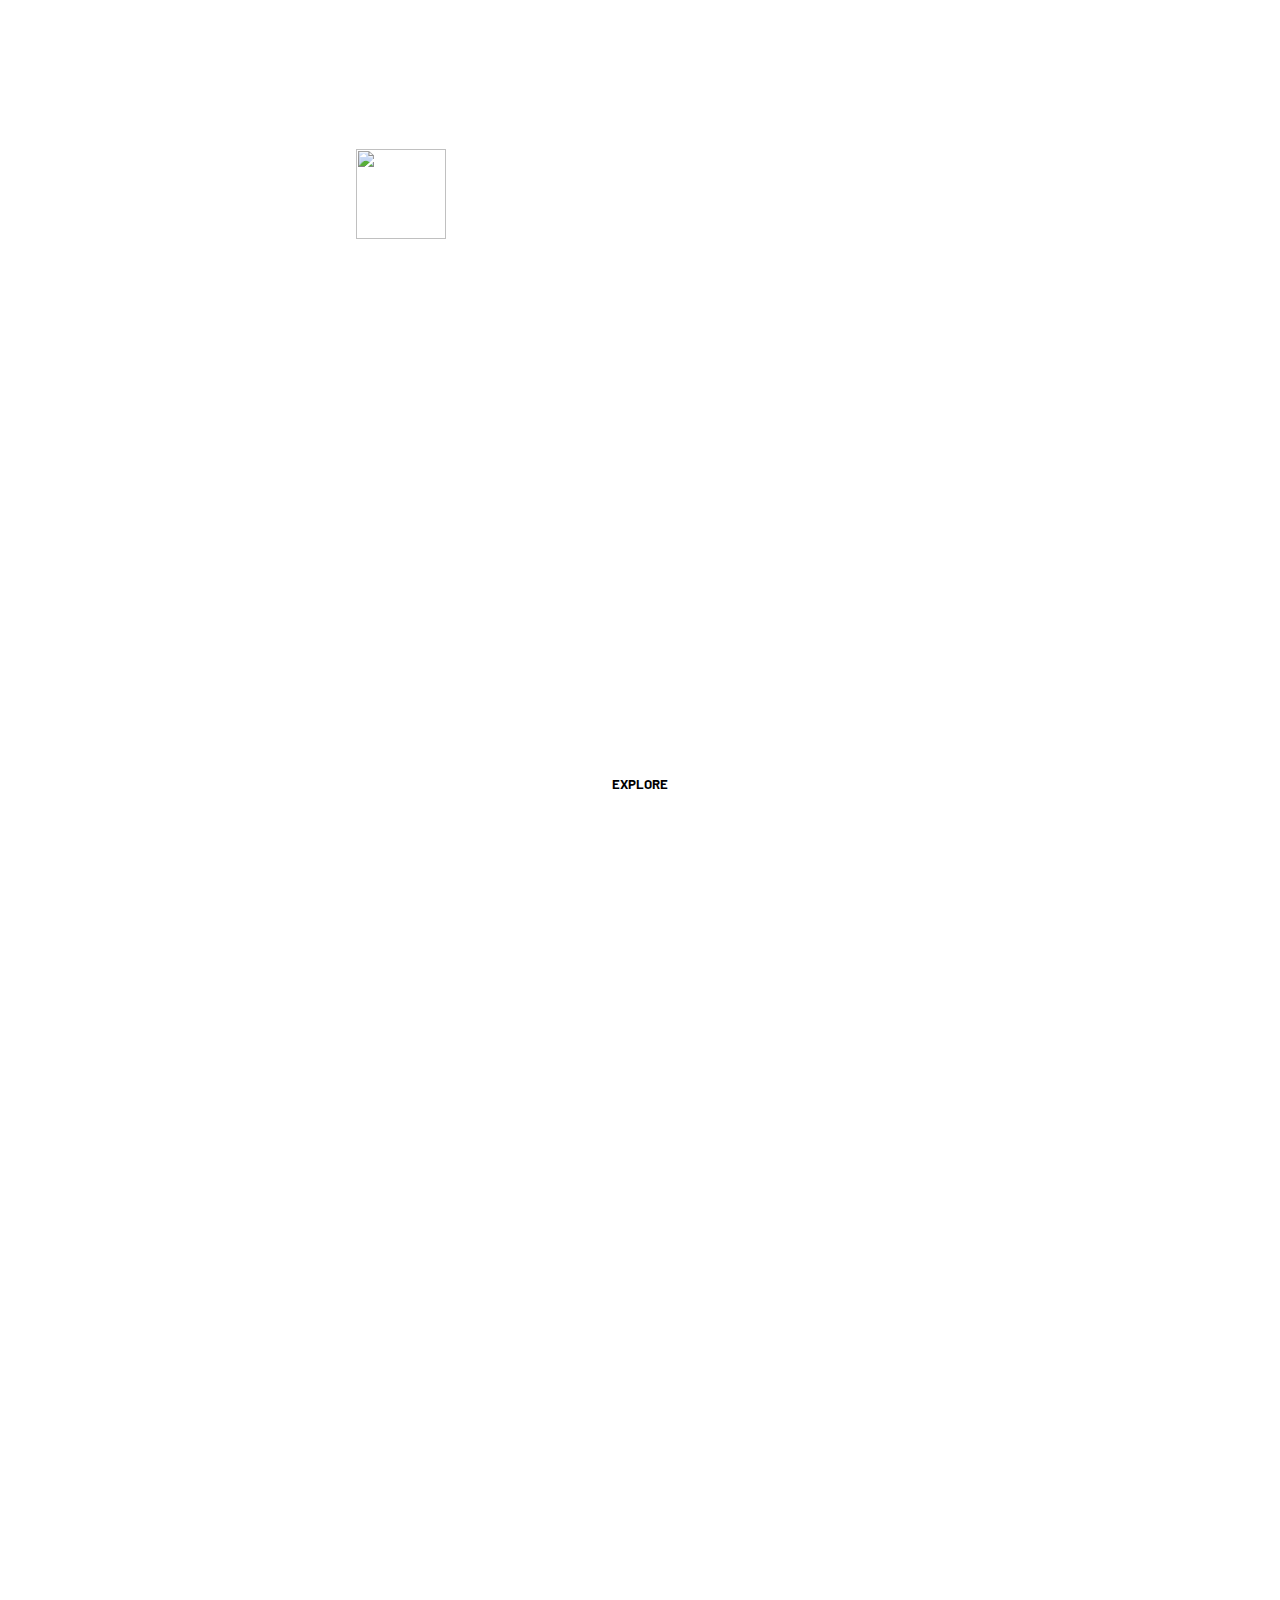
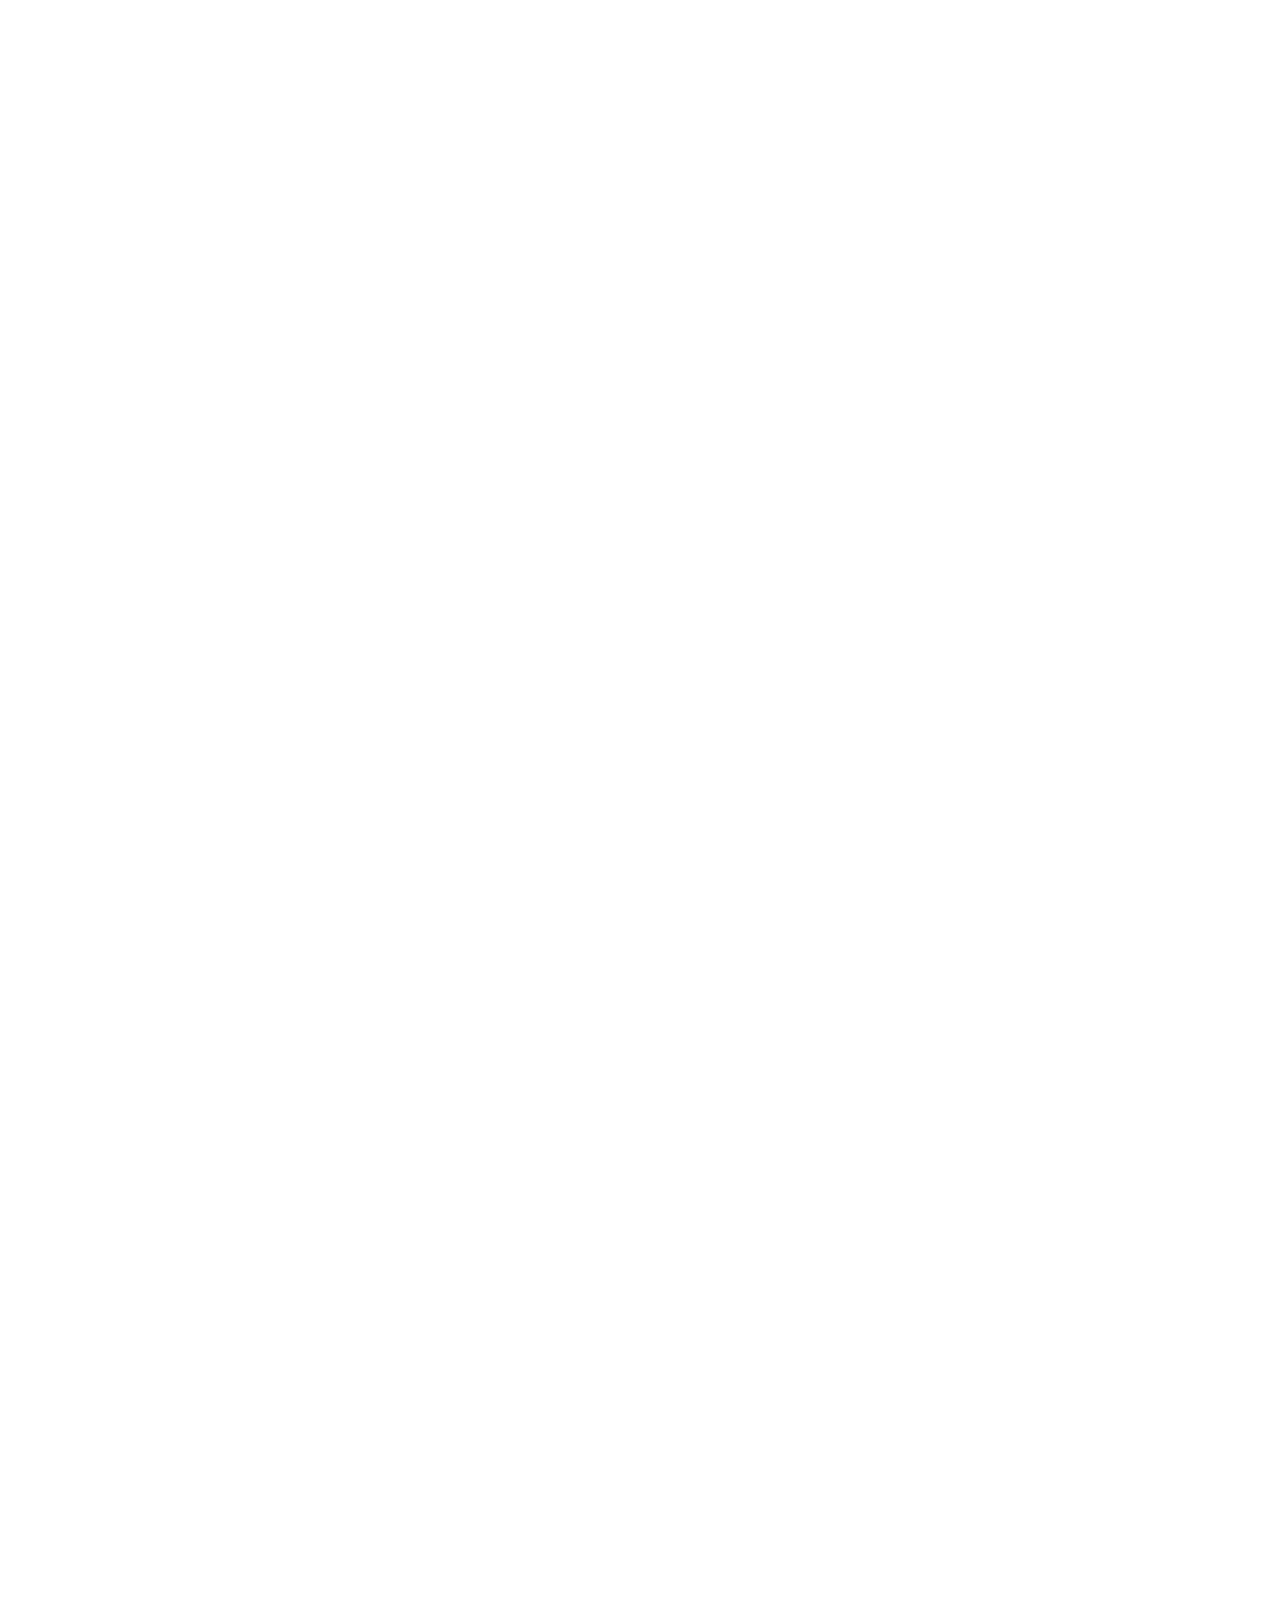
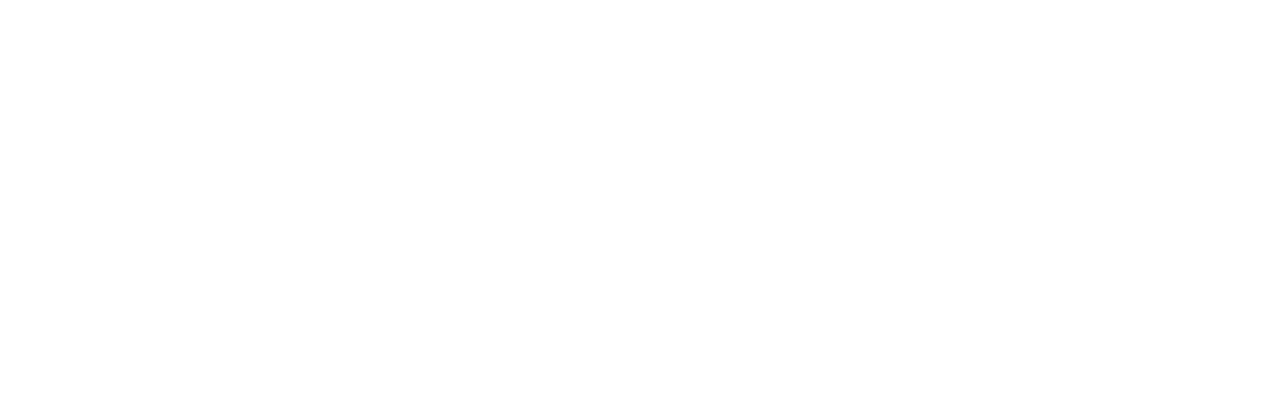
==== index.html @ ec757179 "mobile-landing-update" ====
<!DOCTYPE html>
<html lang="en">

<head>
  <meta charset="UTF-8">
  <meta http-equiv="X-UA-Compatible" content="IE=edge">
  <meta name="viewport" content="width=device-width, initial-scale=1.0">
  <title>Document</title>
  <link rel="stylesheet" href="style.css">
  <style>
    @import url('https://fonts.googleapis.com/css2?family=Barlow:ital,wght@0,200;0,300;1,100;1,200&family=Montserrat&display=swap');

    @font-face {
      font-family: 'Bianca';
      src: url('fonts/Bianca.eot');
      src: url('fonts/Bianca.eot?#iefix') format('embedded-opentype'),
        url('fonts/Bianca.woff2') format('woff2'),
        url('fonts/Bianca.woff') format('woff'),
        url('fonts/Bianca.ttf') format('truetype'),
        url('fonts/Bianca.svg#Bianca') format('svg');
    }
    <style>
@import url('https://fonts.googleapis.com/css2?family=Barlow:ital,wght@0,200;0,300;1,100;1,200&family=Bellefair&family=Fraunces:ital,wght@0,100;0,200;0,300;0,400;1,100;1,200;1,300;1,400&family=Montserrat&display=swap');
</style>
  </style>
  <script src="nav.js" defer></script>
</head>

<body>
  <div class="main-hero-container"><div class="hero-rotate"></div>
    <div class="main-header"><img class="logo" src="spacex-icon.png">
      <button class="mobile-nav-toggle" aria-controls="primary-navigation" aria-expanded="false"><span
          class="sr-only"></span></button>
      <div class="nav-menu">
        <ul id="primary-navigation" data-visble="false" class="primary-navigation flex">
          <li class="active"><a href="index.html">
              <span aria-hidden="true">00</span>Home</a></li>
          <li class="active"><a href="index.html">
              <span aria-hidden="true">01</span>Destination</a></li>
          <li class="active"><a href="index.html">
              <span aria-hidden="true">02</span>Crew</a></li>
          <li class="active"><a href="index.html">
              <span aria-hidden="true">03</span>Technology</a></li>
        </ul>
      </div>
    </div>
    <div class="mobile-first-para">
      <div class="landing-page-box">
        <h3>SO, YOU WANT TO TRAVEL TO</h3>
        <h1 class="space-front">SPACE</h1>
        <h4>Lets face it, if you want to go to space, you might as well genuinely go to outer space and not hover kind
          of on the edge of it. Well sit back, and relax because we will give you a truly out of this world experience!
        </h4>
      </div>
    </div>

    <div class="front-bottom-box">
      <h5>EXPLORE</h5>
    </div>
    

  </div>

</body>

</html>
---- style.css ----
body{
    margin:0;
    padding:0;
    height: 400vh;
    font-family: barlow;
}
.main-hero-container{
    background-image: url(hero_image.jpeg);
    background-size: cover;
    height: 100vh;
    display: flex;
    justify-content: space-around;
    flex-direction: column;
    align-items: center;
}
.main-header{
    display: flex;
}
.logo{ 
    margin: 1.5rem;
    width:90px;
    height: 90px;

}
.nav-menu{
    height: 30px;
    display: flex;
   justify-content: center;
   flex-direction: column;
   margin-top: 3rem;
   
   
}
.primary-navigation{
    display: flex;
    gap:  2em;
    justify-content: space-between;
    
}
.primary-navigation a > span {
    font-weight: 700;
    margin-inline-end: 0.50em;
    color: white;
}
a, .active{
    list-style: none;
    text-decoration: none;
    color: white;
}
.mobile-nav-toggle{
    display: none;
}
/* @media ( max-width: 35em) {

    .flex{padding: 0;
       padding-top: 6em;
       padding-bottom: 12em;
       padding-left: 4em;
        position: fixed;
        /* inset:  0 0 0 30%; */
        /* align-items: center;
        flex-direction: column;
        background: hsl(0 0% 100% / 0.1);
        backdrop-filter: blur(1rem);
        align-items: flex-start;
        font-size: 22px;
        font-family: barlow;
        z-index: 1000; */
        /* transform: translateX(50%);
        display: none; */
    /* } */
    .mobile-nav-toggle{
        position: absolute;
        z-index: 9999;
        background-image:url("new-menu.png");
        width: 50px;
        aspect-ratio: 1;
        background-color:transparent;
        top: 2rem;
        right: 2rem;
        display: block;
        border: none;
        cursor: pointer;
        display: none;

    } */
    .mobile-first-para{
        display: flex;
    justify-items: center;
    }
    .landing-page-box{
        width: 330px;
        height: 280px;
        display: flex;
        flex-direction: column;
        align-items: center; 
        color: white;

    }
    .front-bottom-box{
        width: 150px;
        height: 150px;
        border-radius: 50%;
        background-color: white;
        display: flex;
        align-items: center;
        justify-content: center;
    }
h3{
 font-size:24px;
}


/* } */
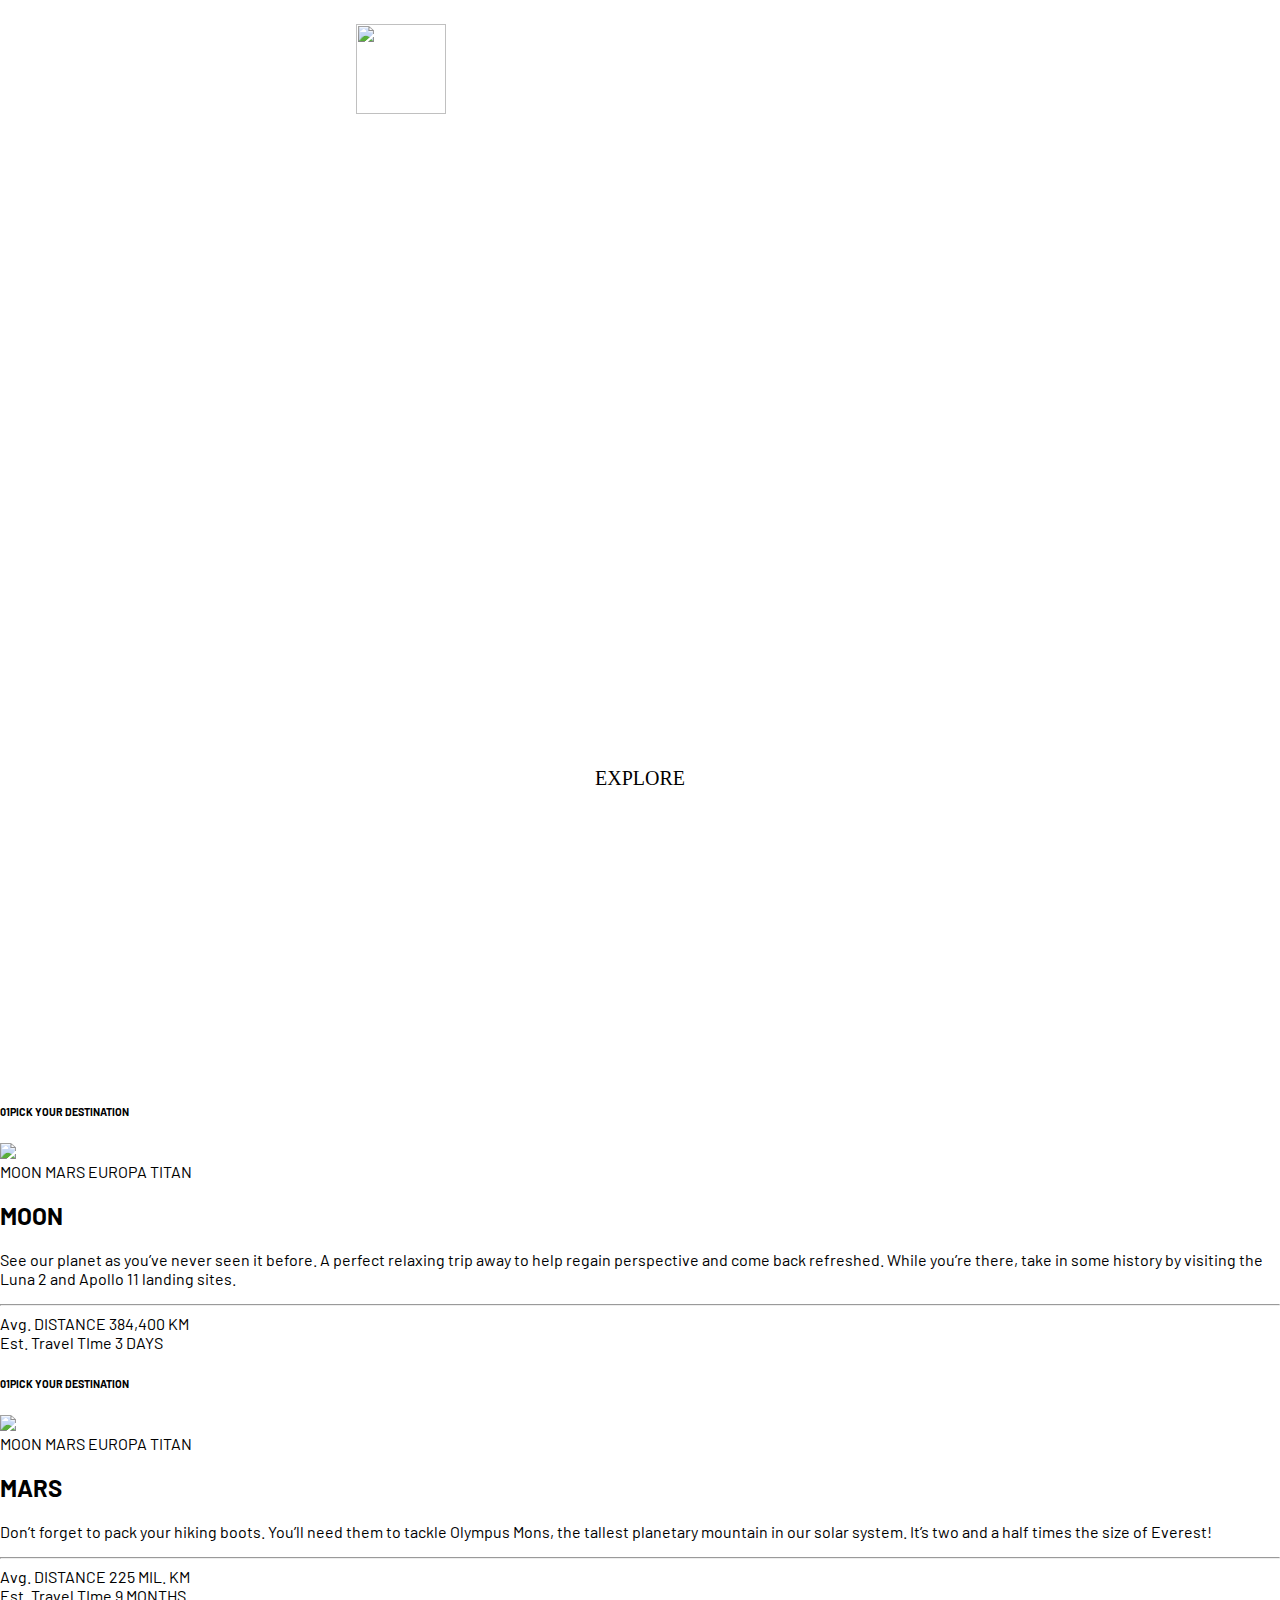
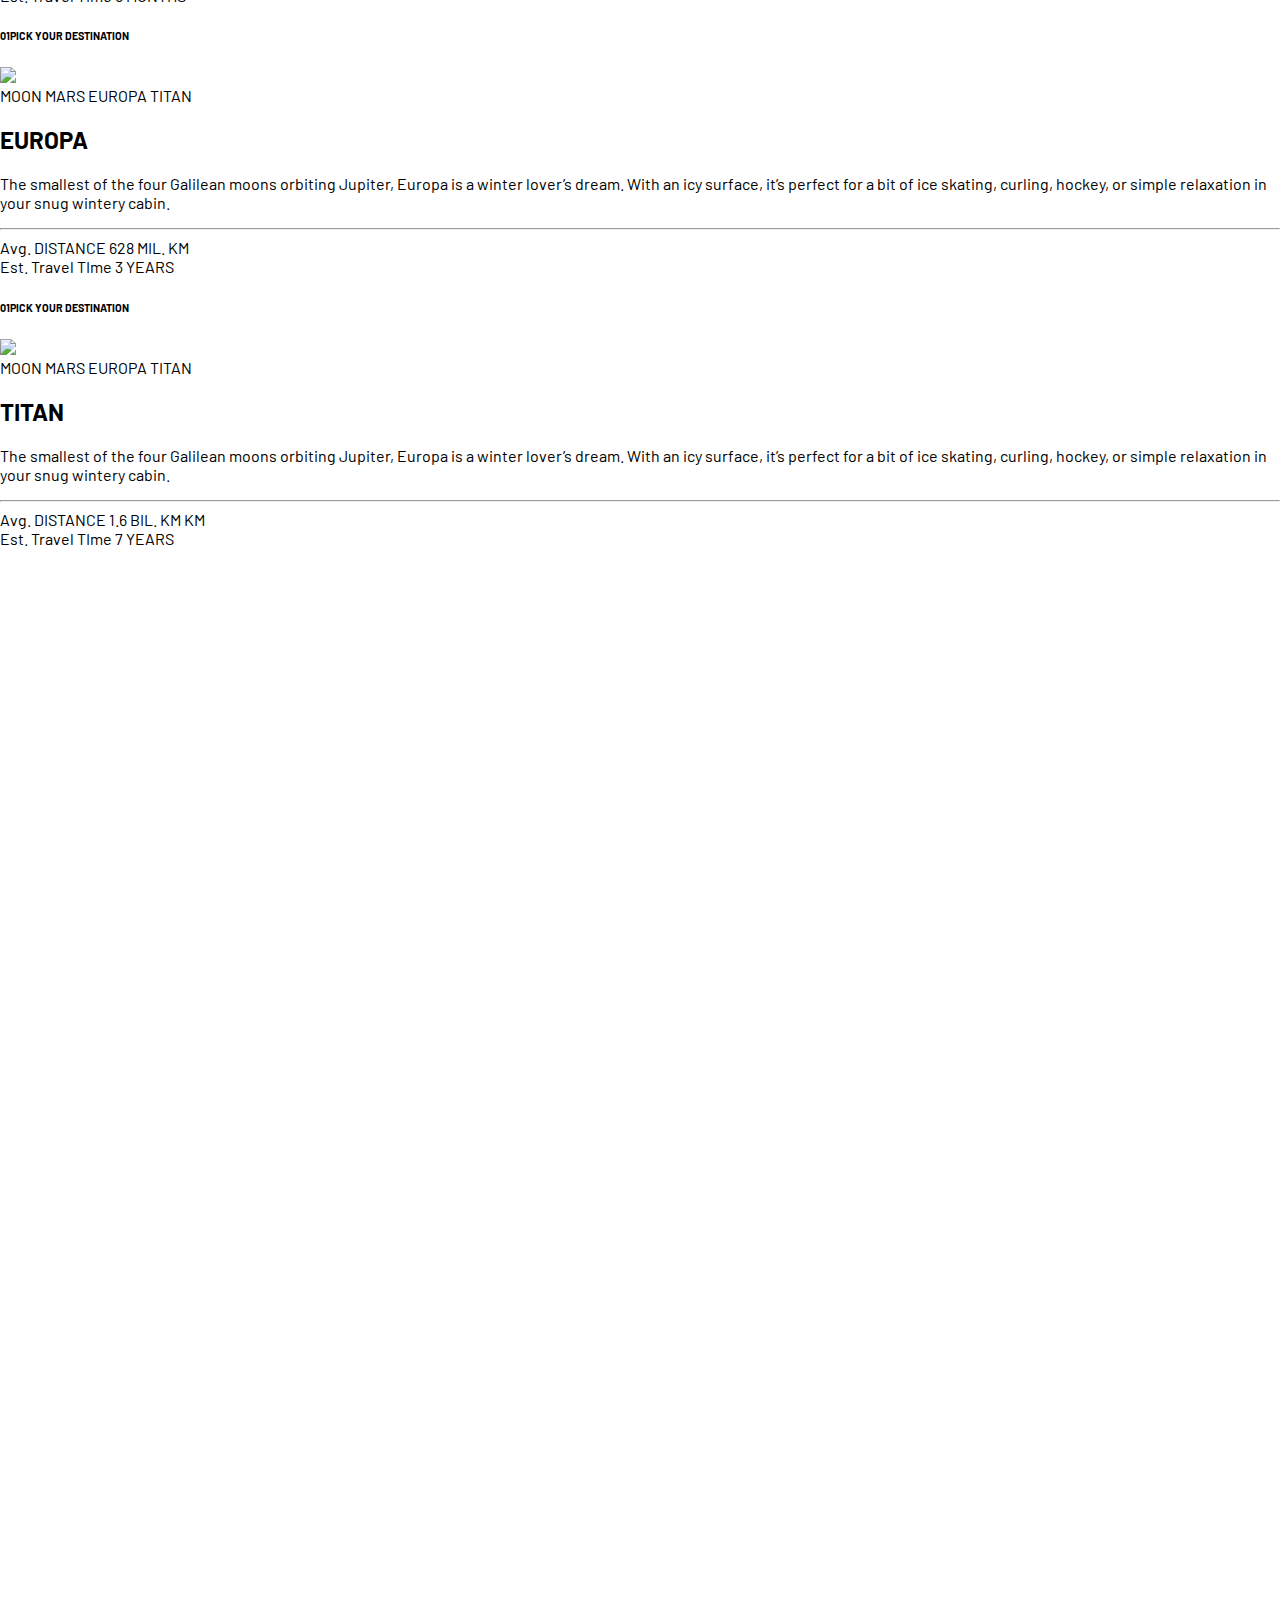
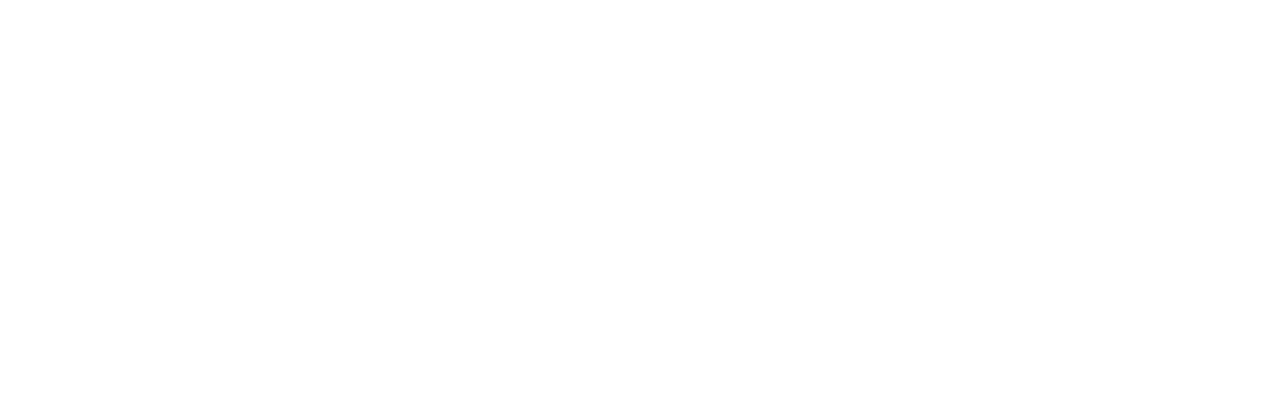
==== commit db86ed46: "planet-pages" ====
--- a/index.html
+++ b/index.html
@@ -19,15 +19,16 @@
         url('fonts/Bianca.ttf') format('truetype'),
         url('fonts/Bianca.svg#Bianca') format('svg');
     }
-    <style>
-@import url('https://fonts.googleapis.com/css2?family=Barlow:ital,wght@0,200;0,300;1,100;1,200&family=Bellefair&family=Fraunces:ital,wght@0,100;0,200;0,300;0,400;1,100;1,200;1,300;1,400&family=Montserrat&display=swap');
-</style>
+
+    <style>@import url('https://fonts.googleapis.com/css2?family=Barlow:ital,wght@0,200;0,300;1,100;1,200&family=Bellefair&family=Fraunces:ital,wght@0,100;0,200;0,300;0,400;1,100;1,200;1,300;1,400&family=Montserrat&display=swap');
+  </style>
   </style>
   <script src="nav.js" defer></script>
 </head>
 
 <body>
-  <div class="main-hero-container"><div class="hero-rotate"></div>
+  <div class="main-hero-container">
+    <div class="hero-rotate"></div>
     <div class="main-header"><img class="logo" src="spacex-icon.png">
       <button class="mobile-nav-toggle" aria-controls="primary-navigation" aria-expanded="false"><span
           class="sr-only"></span></button>
@@ -57,9 +58,118 @@
     <div class="front-bottom-box">
       <h5>EXPLORE</h5>
     </div>
+
     
 
+
   </div>
+  
+  <div class="moon-container">
+    <div class="planet-box">
+      <h6><span class="rep">01</span>PICK YOUR DESTINATION</h6>
+      <img class="first-planet" src="1st-planet.png">
+      <div class="moon-list-box">
+        <span class="moon-list-a">MOON</span>
+        <span class="moon-list-b">MARS</span>
+        <span class="moon-list-c">EUROPA</span>
+        <span class="moon-list-d">TITAN</span>
+      </div>
+      <div class="planet-text-box">
+        <h2>MOON</h2>
+        <p>See our planet as you’ve never seen it before. A perfect relaxing trip away to help regain perspective and come back refreshed. While you’re there, take in some history by visiting the Luna 2 and Apollo 11 landing sites.</p>
+      </div>
+      <hr>
+      <div class="bottom-facts-box-1">
+        <span class="travel-time">Avg. DISTANCE</span>
+        <span class="number-total">384,400 KM</span>
+      </div>
+      <div class="bottom-facts-box-2">
+        <span class="travel-time">Est. Travel TIme</span>
+        <span class="number-total">3 DAYS</span>
+      </div>
+
+    </div>
+  </div>
+  <div class="mars-container">
+    <div class="planet-box">
+      <h6><span class="rep">01</span>PICK YOUR DESTINATION</h6>
+      <img class="first-planet" src="2nd-planet.png">
+      <div class="moon-list-box">
+        <span class="moon-list-a">MOON</span>
+        <span class="moon-list-b">MARS</span>
+        <span class="moon-list-c">EUROPA</span>
+        <span class="moon-list-d">TITAN</span>
+      </div>
+      <div class="planet-text-box">
+        <h2>MARS</h2>
+        <p>Don’t forget to pack your hiking boots. You’ll need them to tackle Olympus Mons, the tallest planetary mountain in our solar system. It’s two and a half times the size of Everest!</p>
+      </div>
+      <hr>
+      <div class="bottom-facts-box-1">
+        <span class="travel-time">Avg. DISTANCE</span>
+        <span class="number-total">225 MIL. KM</span>
+      </div>
+      <div class="bottom-facts-box-2">
+        <span class="travel-time">Est. Travel TIme</span>
+        <span class="number-total">9 MONTHS</span>
+      </div>
+
+    </div>
+  </div>
+  <div class="europa-container">
+    <div class="planet-box">
+      <h6><span class="rep">01</span>PICK YOUR DESTINATION</h6>
+      <img class="first-planet" src="europa-planet.png">
+      <div class="moon-list-box">
+        <span class="moon-list-a">MOON</span>
+        <span class="moon-list-b">MARS</span>
+        <span class="moon-list-c">EUROPA</span>
+        <span class="moon-list-d">TITAN</span>
+      </div>
+      <div class="planet-text-box">
+        <h2>EUROPA</h2>
+        <p>The smallest of the four Galilean moons orbiting Jupiter, Europa is a winter lover’s dream. With an icy surface, it’s perfect for a bit of ice skating, curling, hockey, or simple relaxation in your snug wintery cabin.</p>
+      </div>
+      <hr>
+      <div class="bottom-facts-box-1">
+        <span class="travel-time">Avg. DISTANCE</span>
+        <span class="number-total">628 MIL. KM</span>
+      </div>
+      <div class="bottom-facts-box-2">
+        <span class="travel-time">Est. Travel TIme</span>
+        <span class="number-total">3 YEARS</span>
+      </div>
+
+    </div>
+  </div>
+
+  <div class="titan-container">
+    <div class="planet-box">
+      <h6><span class="rep">01</span>PICK YOUR DESTINATION</h6>
+      <img class="first-planet" src="europa-planet.png">
+      <div class="moon-list-box">
+        <span class="moon-list-a">MOON</span>
+        <span class="moon-list-b">MARS</span>
+        <span class="moon-list-c">EUROPA</span>
+        <span class="moon-list-d">TITAN</span>
+      </div>
+      <div class="planet-text-box">
+        <h2>TITAN</h2>
+        <p>The smallest of the four Galilean moons orbiting Jupiter, Europa is a winter lover’s dream. With an icy surface, it’s perfect for a bit of ice skating, curling, hockey, or simple relaxation in your snug wintery cabin.</p>
+      </div>
+      <hr>
+      <div class="bottom-facts-box-1">
+        <span class="travel-time">Avg. DISTANCE</span>
+        <span class="number-total">1.6 BIL. KM KM</span>
+      </div>
+      <div class="bottom-facts-box-2">
+        <span class="travel-time">Est. Travel TIme</span>
+        <span class="number-total">7 YEARS</span>
+      </div>
+
+    </div>
+  </div>
+
 
 </body>
 
--- a/style.css
+++ b/style.css
@@ -7,11 +7,12 @@
 .main-hero-container{
     background-image: url(hero_image.jpeg);
     background-size: cover;
-    height: 100vh;
+    height: 120vh;
     display: flex;
-    justify-content: space-around;
+   
     flex-direction: column;
     align-items: center;
+
 }
 .main-header{
     display: flex;
@@ -87,27 +88,63 @@
     .mobile-first-para{
         display: flex;
     justify-items: center;
+    width: 330px;
+        height: 480px;
     }
     .landing-page-box{
         width: 330px;
-        height: 280px;
+        height: 380px;
         display: flex;
         flex-direction: column;
         align-items: center; 
         color: white;
+       margin-top: 2em;
 
     }
     .front-bottom-box{
-        width: 150px;
-        height: 150px;
+        width: 200px;
+        height: 200px;
         border-radius: 50%;
         background-color: white;
         display: flex;
         align-items: center;
         justify-content: center;
+        margin-top: 8em;
+        
     }
 h3{
- font-size:24px;
+    width:440px;
+ font-size:32px;
+ line-height: 25px;
+letter-spacing: 1px; 
+font-weight: 400;
+margin-bottom: 0;
+
+}
+h4 { 
+    width:300px;
+    height: 150px;
+    line-height: 25px;
+    text-align: center;
+    font-size:18px;
+    font-family: barlow;
+    font-weight: 400;
+    
+    
+
+}
+.space-front{
+    font-size:100px;
+    font-family: bellefair;
+    font-weight: 100;
+    margin-bottom: 15px;
+    
+}
+h5 {
+    font-family: bellefair;
+    font-weight: lighter;
+    line-height: 24px;
+    font-size: 20px;
 }
 
 
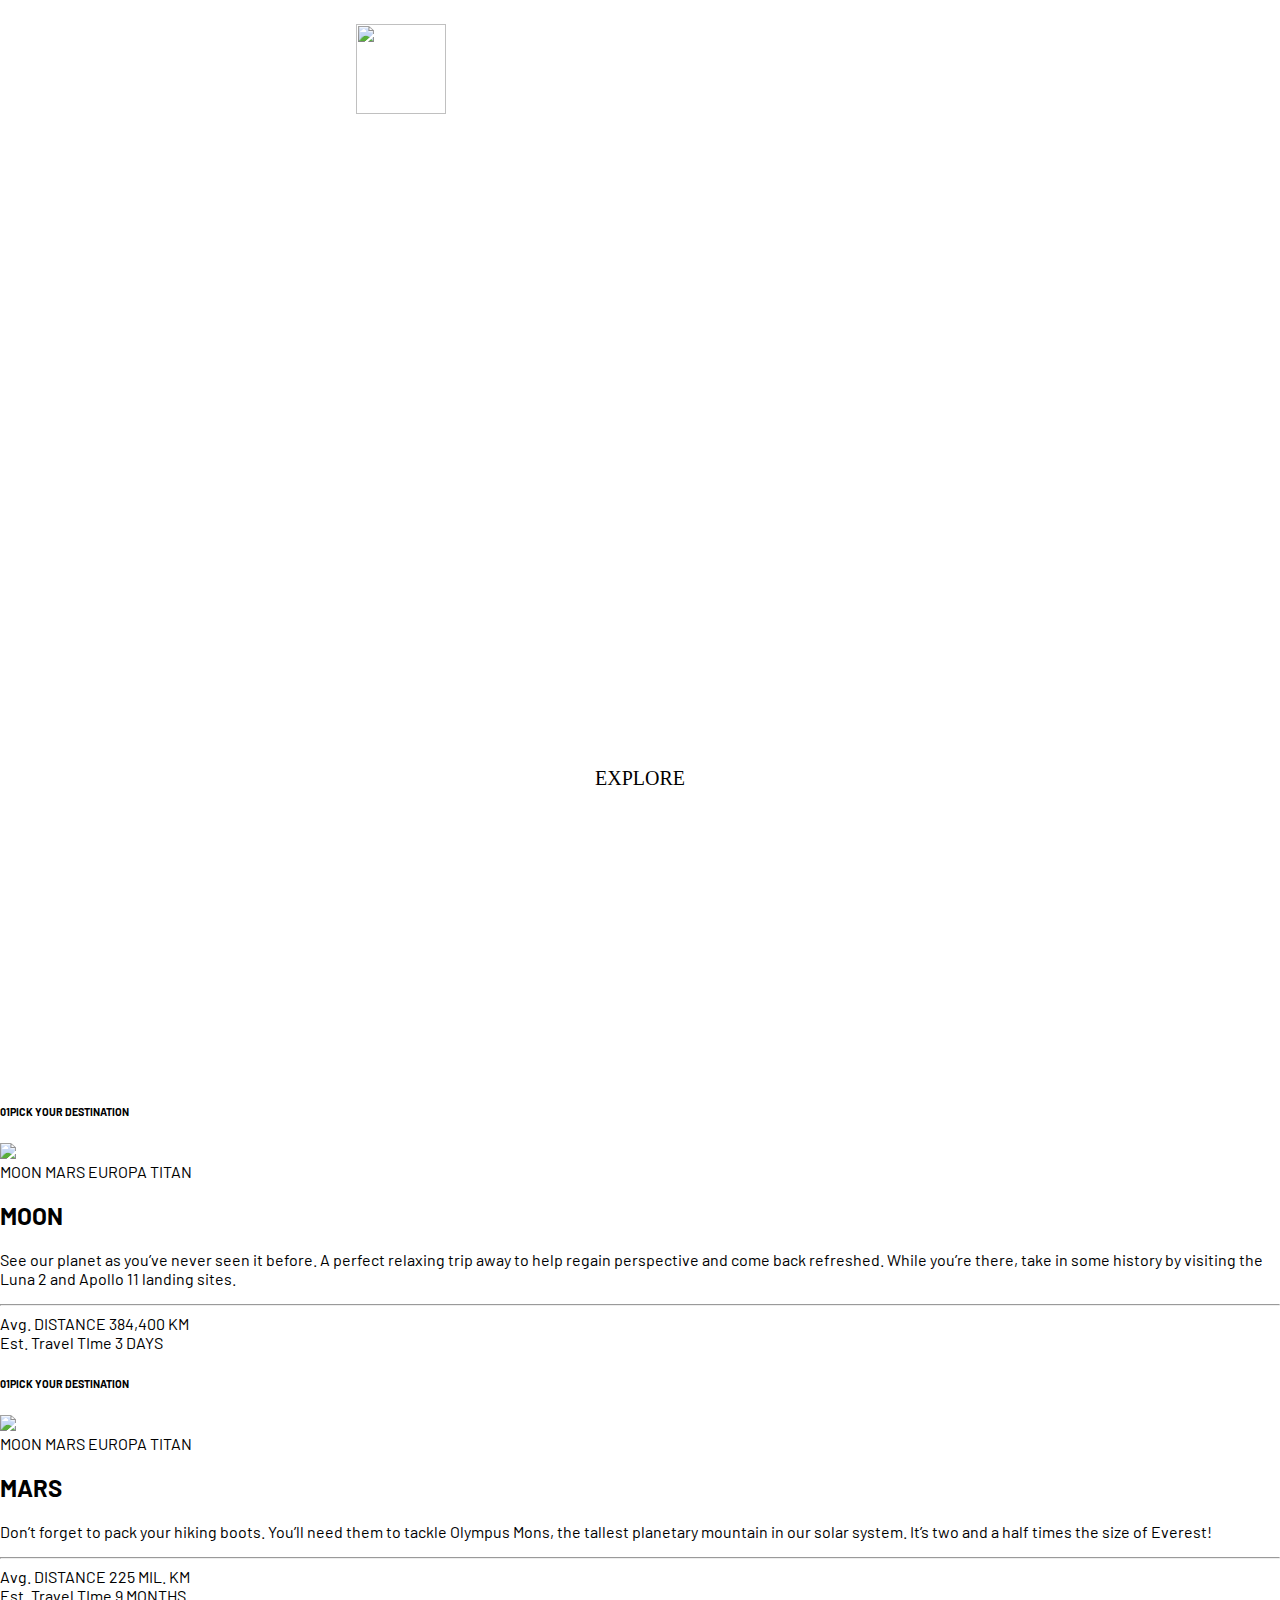
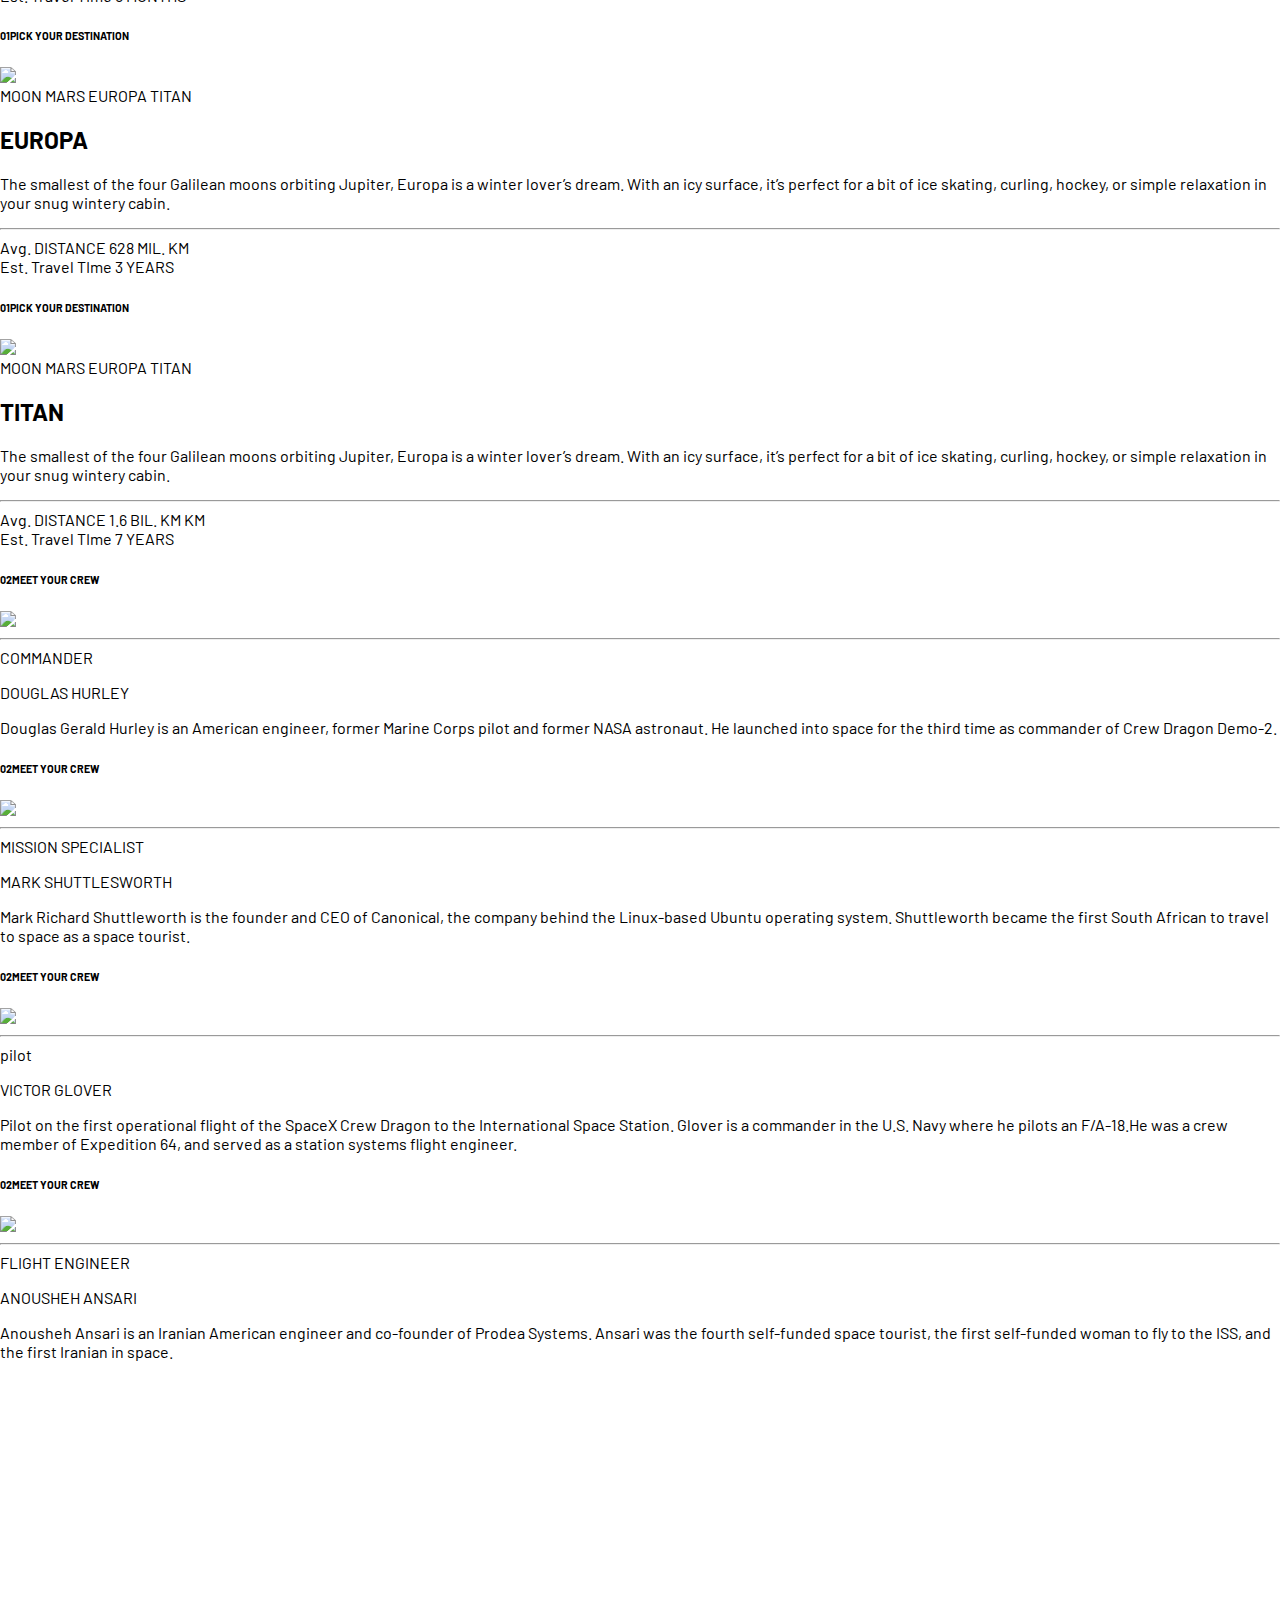
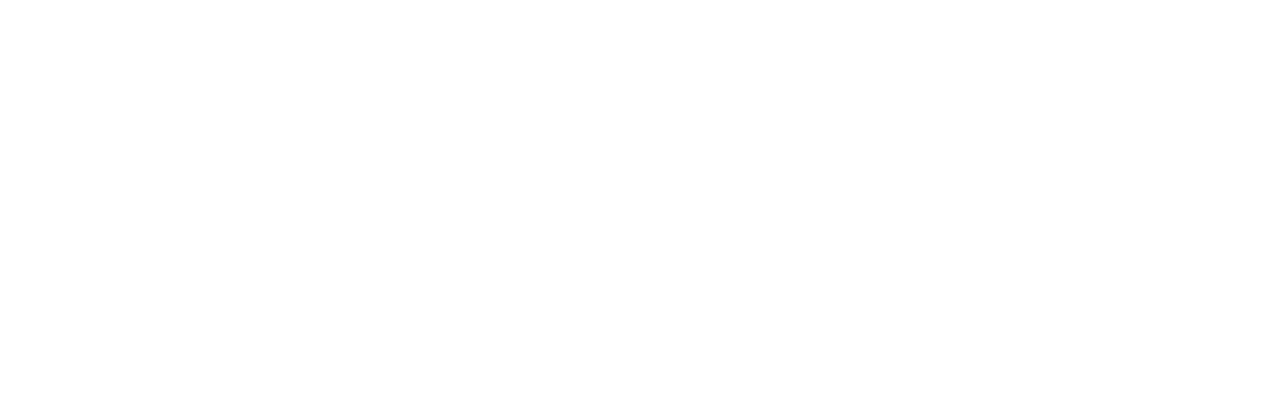
==== commit 0e1c5a7d: "pilot pages" ====
--- a/index.html
+++ b/index.html
@@ -20,8 +20,8 @@
         url('fonts/Bianca.svg#Bianca') format('svg');
     }
 
-    <style>@import url('https://fonts.googleapis.com/css2?family=Barlow:ital,wght@0,200;0,300;1,100;1,200&family=Bellefair&family=Fraunces:ital,wght@0,100;0,200;0,300;0,400;1,100;1,200;1,300;1,400&family=Montserrat&display=swap');
-  </style>
+     @import url('https://fonts.googleapis.com/css2?family=Barlow:ital,wght@0,200;0,300;1,100;1,200&family=Bellefair&family=Fraunces:ital,wght@0,100;0,200;0,300;0,400;1,100;1,200;1,300;1,400&family=Montserrat&display=swap');
+  
   </style>
   <script src="nav.js" defer></script>
 </head>
@@ -170,6 +170,84 @@
     </div>
   </div>
 
+  <div class="main-pilot-container">
+    <div class="planet-box">
+      <h6><span class="rep">02</span>MEET YOUR CREW</h6>
+      <img class="pilot-img" src="first-pilot.png">
+      <hr class="second-accent">
+      <div class="accent-list-box">
+        <span class="accent-dot"></span>
+        <span class="accent-dot"></span>
+        <span class="accent-dot"></span>
+        <span class="accent-dot"></span>
+      </div>
+      <div class="planet-text-box">
+        <span class="rep">COMMANDER</span>
+        <p class="pilot-name">DOUGLAS HURLEY</p>
+        <p class="pilot-text">Douglas Gerald Hurley is an American engineer, former Marine Corps pilot and former NASA astronaut. He launched into space for the third time as commander of Crew Dragon Demo-2.</p>
+      </div>
+      
+    </div>
+  </div>
+  <div class="main-pilot-container">
+    <div class="planet-box">
+      <h6><span class="rep">02</span>MEET YOUR CREW</h6>
+      <img class="pilot-img" src="second-pilot.png">
+      <hr class="second-accent">
+      <div class="accent-list-box">
+        <span class="accent-dot"></span>
+        <span class="accent-dot"></span>
+        <span class="accent-dot"></span>
+        <span class="accent-dot"></span>
+      </div>
+      <div class="planet-text-box">
+        <span class="rep">MISSION SPECIALIST</span>
+        <p class="pilot-name">MARK SHUTTLESWORTH</p>
+        <p class="pilot-text">Mark Richard Shuttleworth is the founder and CEO of Canonical, the company behind the Linux-based Ubuntu operating system. Shuttleworth became the first South African to travel to space as a space tourist.</p>
+      </div>
+      
+    </div>
+  </div>
+  <div class="main-pilot-container">
+    <div class="planet-box">
+      <h6><span class="rep">02</span>MEET YOUR CREW</h6>
+      <img class="pilot-img" src="third-pilot.png">
+      <hr class="second-accent">
+      <div class="accent-list-box">
+        <span class="accent-dot"></span>
+        <span class="accent-dot"></span>
+        <span class="accent-dot"></span>
+        <span class="accent-dot"></span>
+      </div>
+      <div class="planet-text-box">
+        <span class="rep">pilot</span>
+        <p class="pilot-name">VICTOR GLOVER</p>
+        <p class="pilot-text">Pilot on the first operational flight of the SpaceX Crew Dragon to the International Space Station. Glover is a commander in the U.S. Navy where he pilots an F/A-18.He was a crew member of Expedition 64, and served as a station systems flight engineer. </p>
+      </div>
+      
+    </div>
+  </div>
+  
+  <div class="main-pilot-container">
+    <div class="planet-box">
+      <h6><span class="rep">02</span>MEET YOUR CREW</h6>
+      <img class="pilot-img" src="4th-pilot.png">
+      <hr class="second-accent">
+      <div class="accent-list-box">
+        <span class="accent-dot"></span>
+        <span class="accent-dot"></span>
+        <span class="accent-dot"></span>
+        <span class="accent-dot"></span>
+      </div>
+      <div class="planet-text-box">
+        <span class="rep">FLIGHT ENGINEER</span>
+        <p class="pilot-name">ANOUSHEH ANSARI</p>
+        <p class="pilot-text">Anousheh Ansari is an Iranian American engineer and co-founder of Prodea Systems. Ansari was the fourth self-funded space tourist, the first self-funded woman to fly to the ISS, and the first Iranian in space. </p>
+      </div>
+      
+    </div>
+  </div>
+
 
 </body>
 
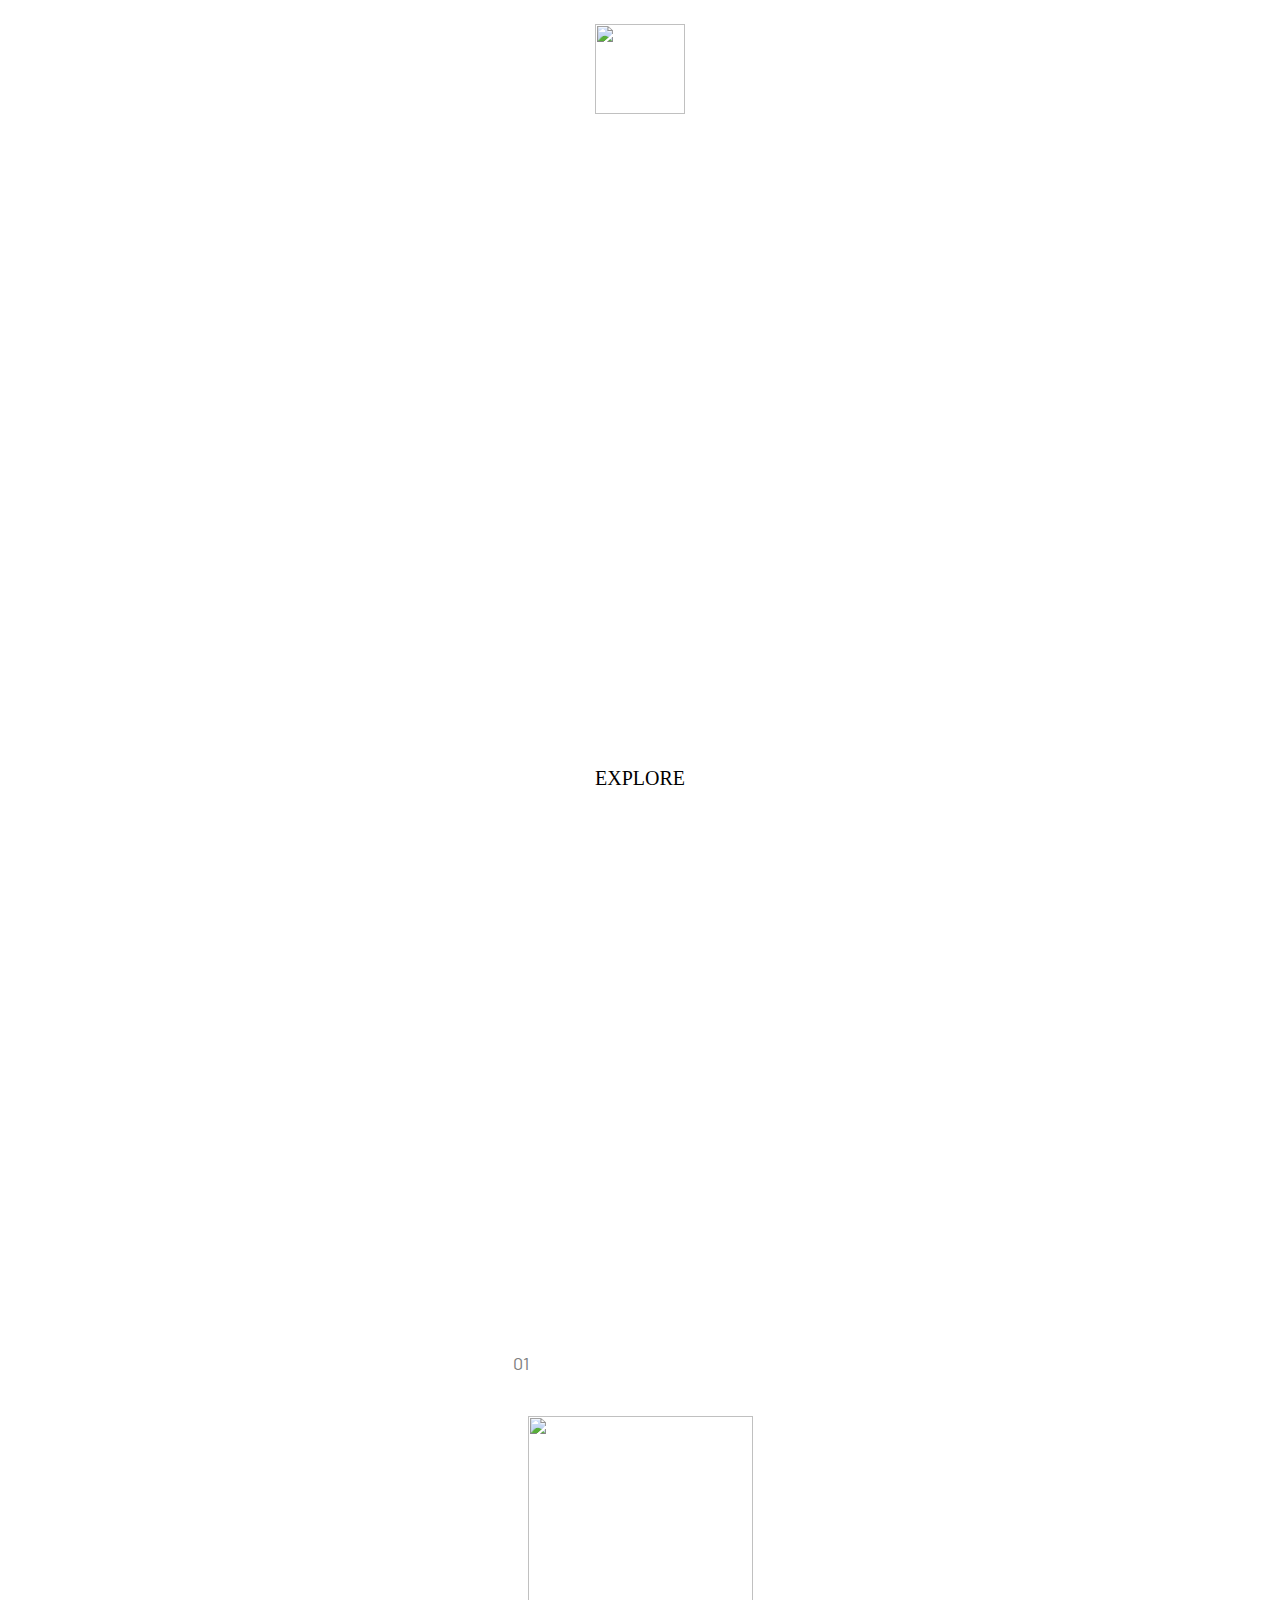
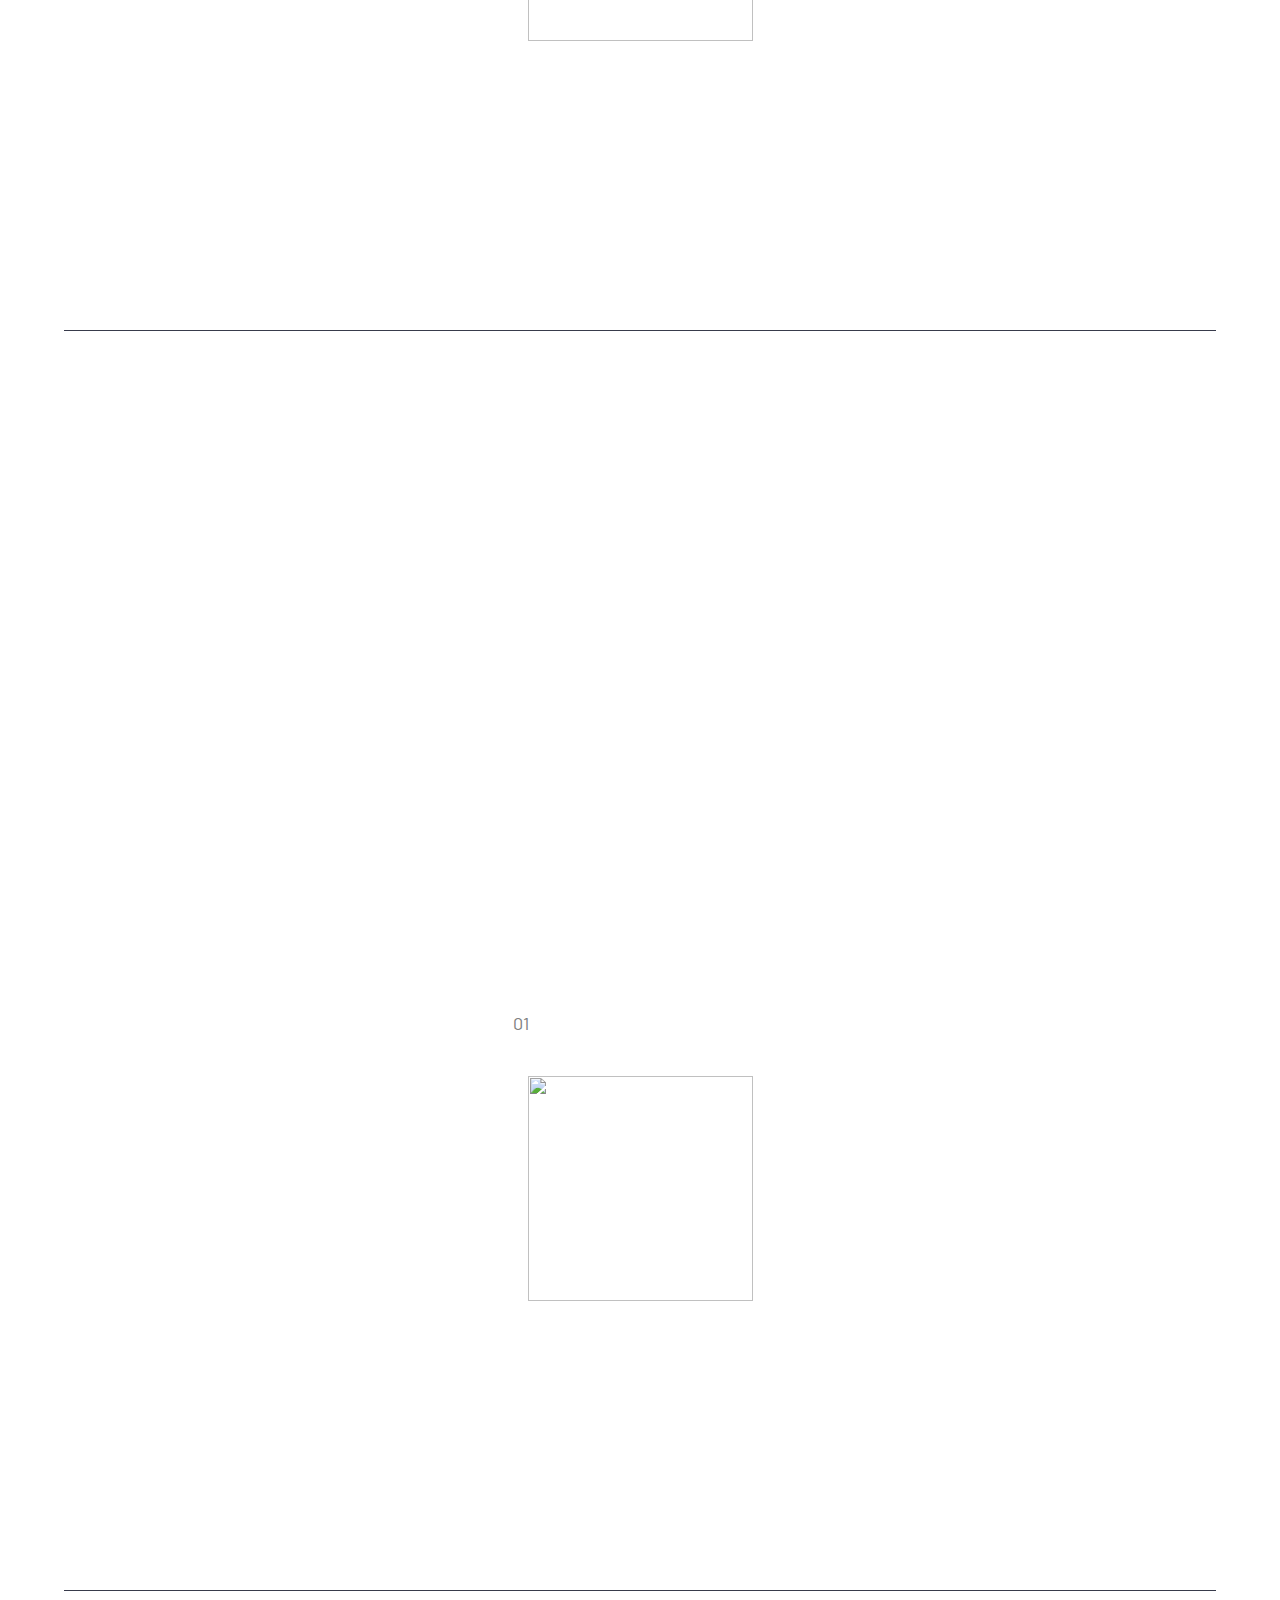
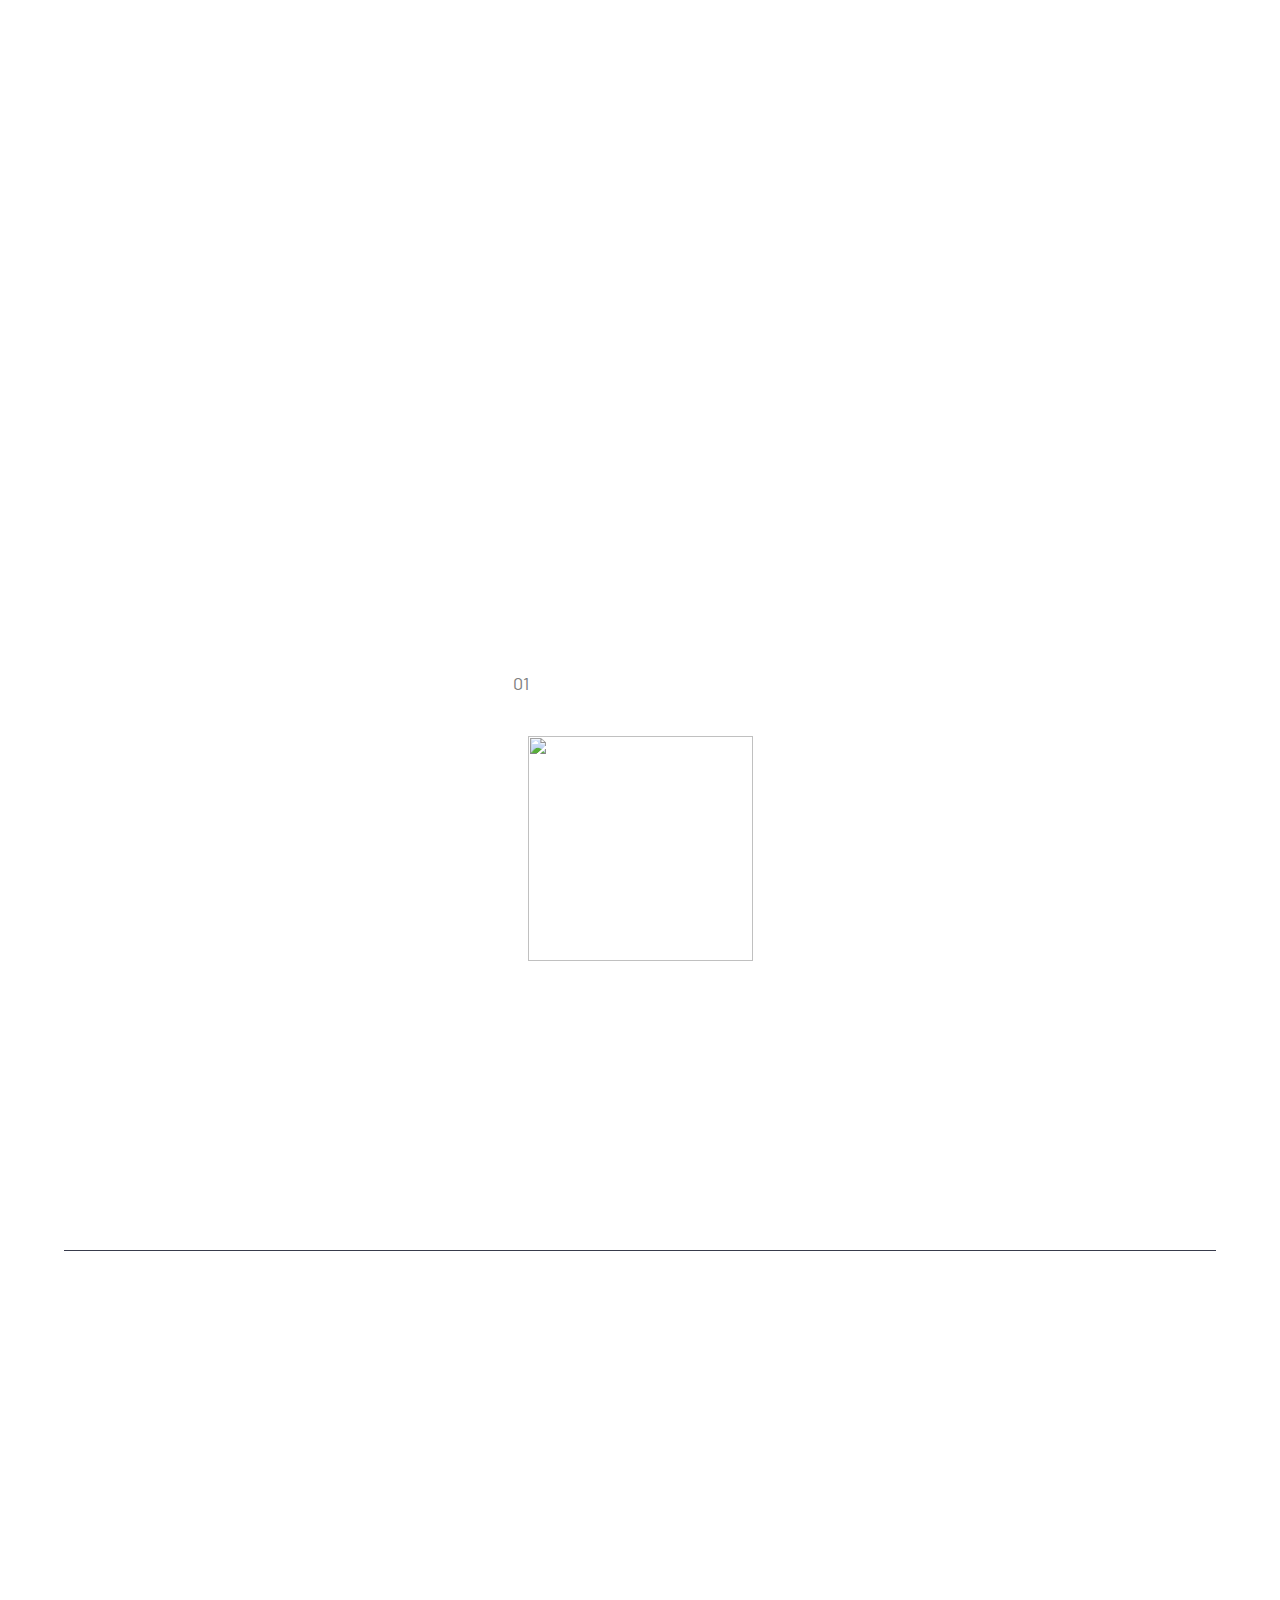
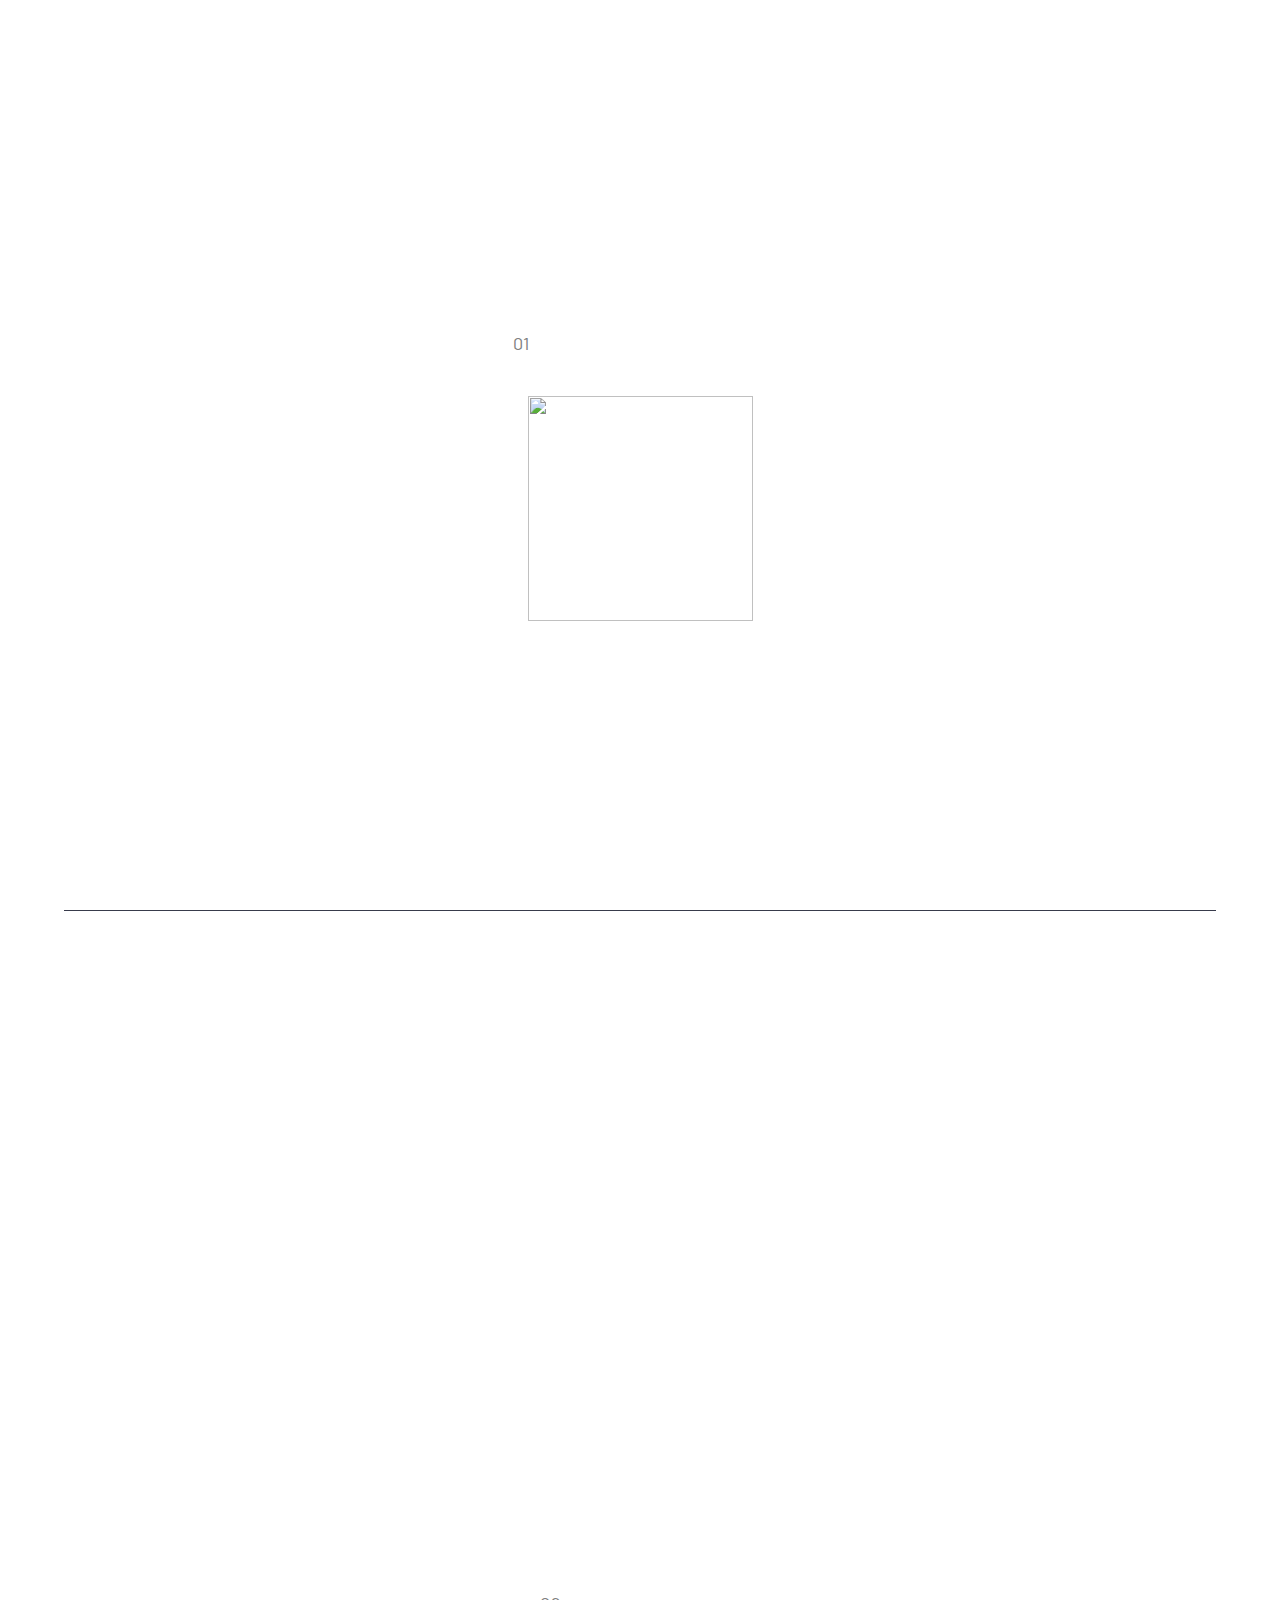
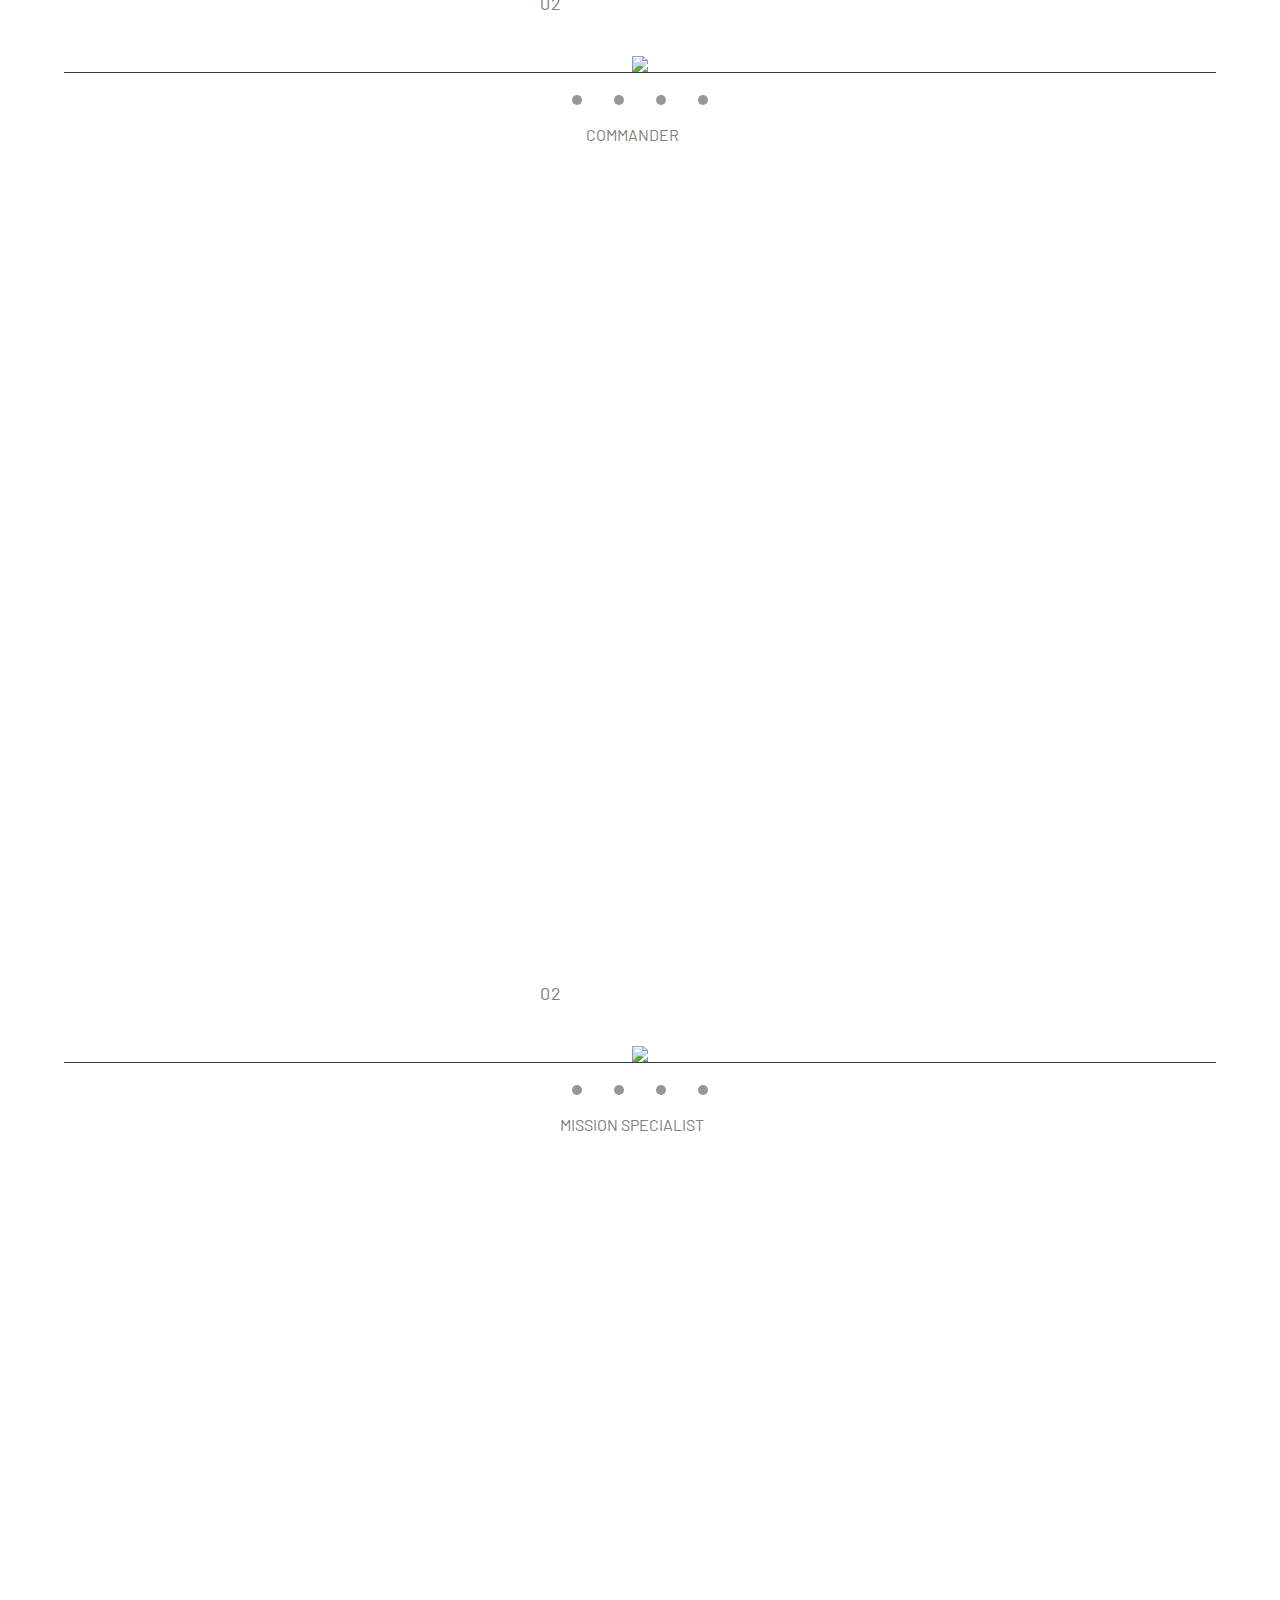
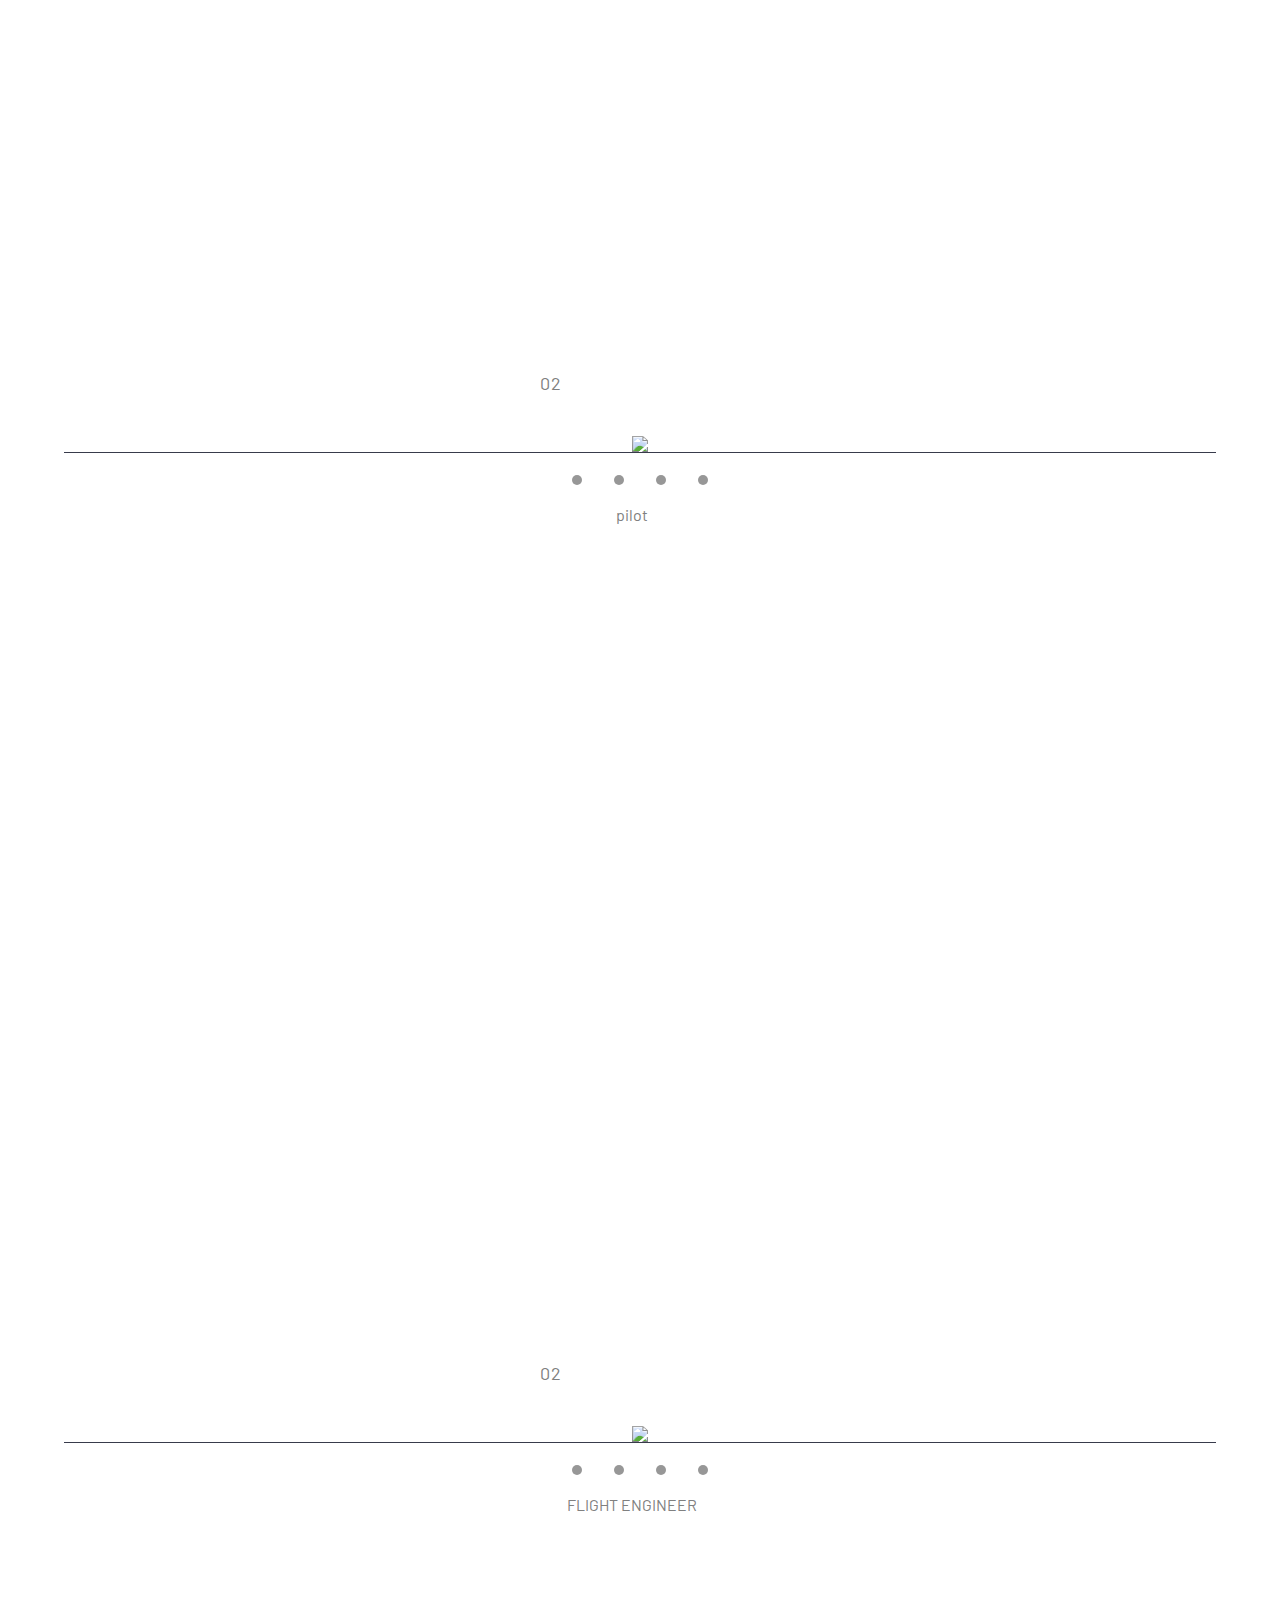
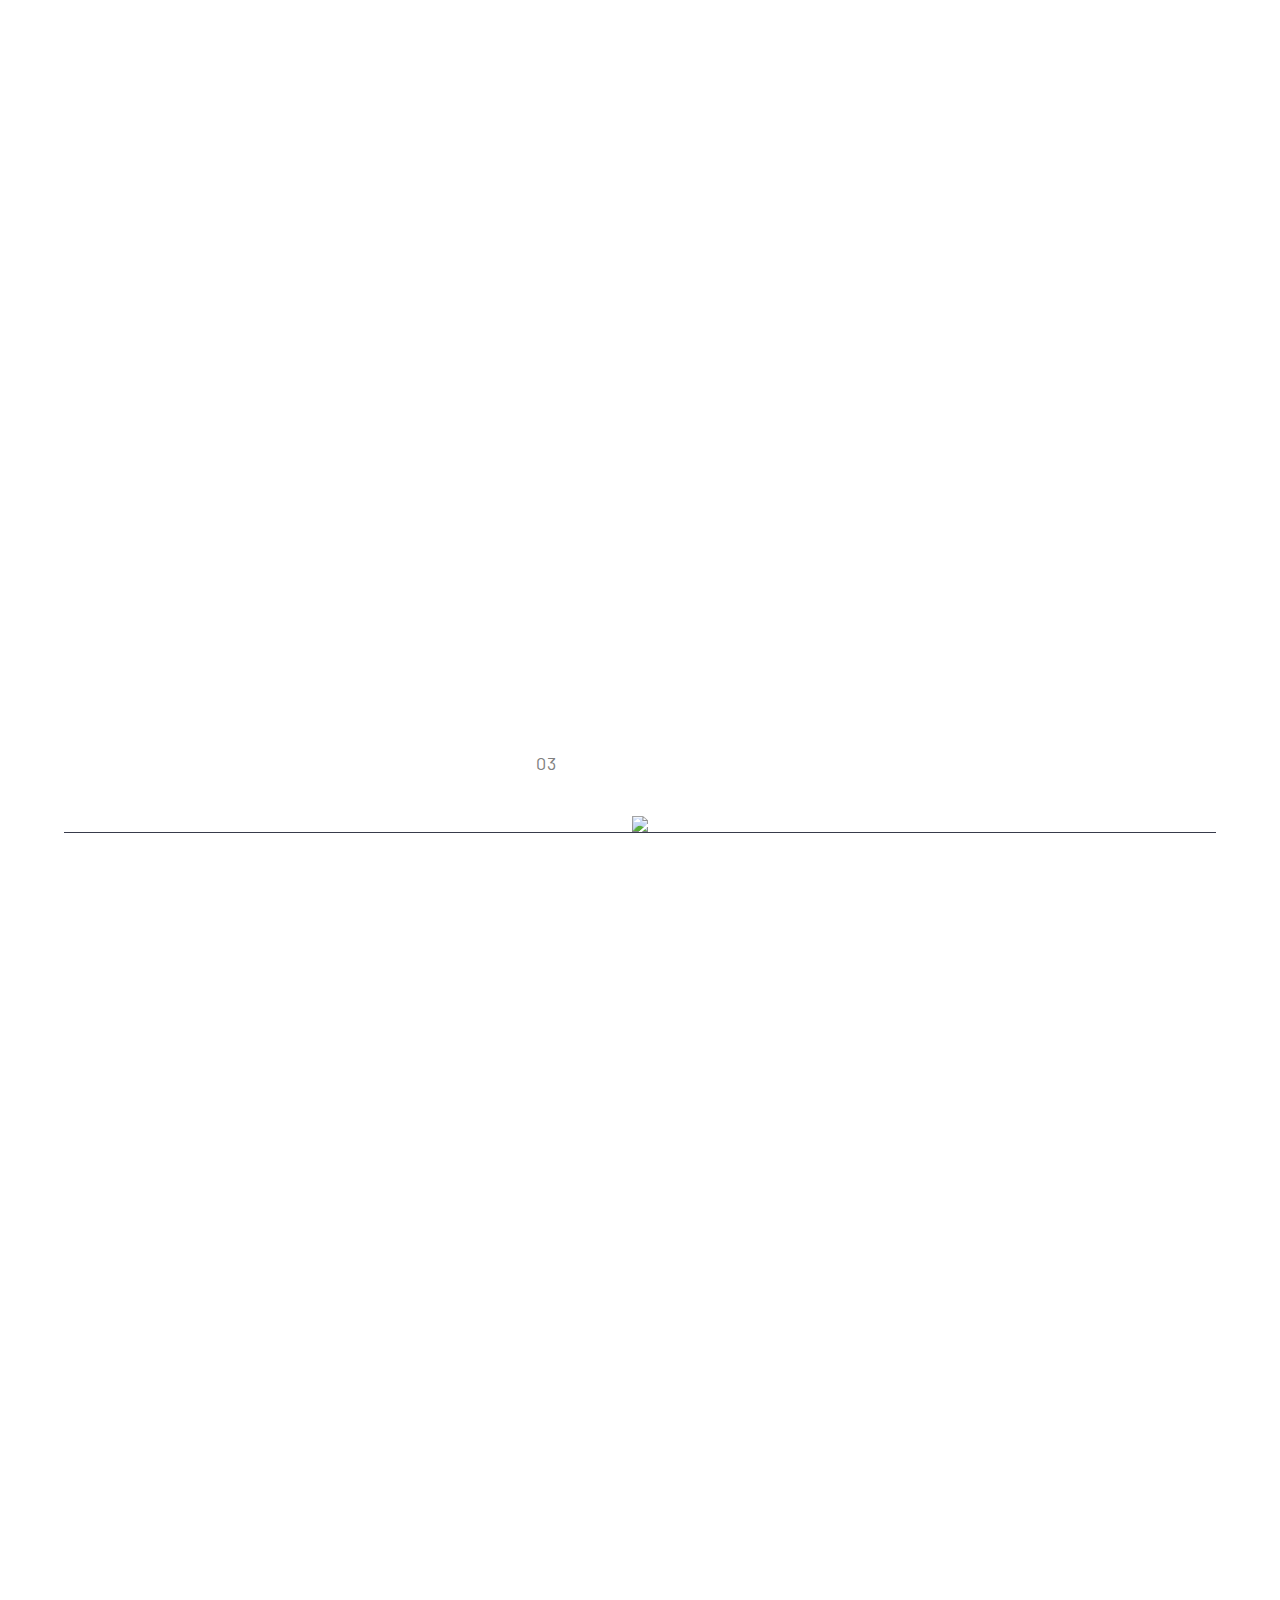
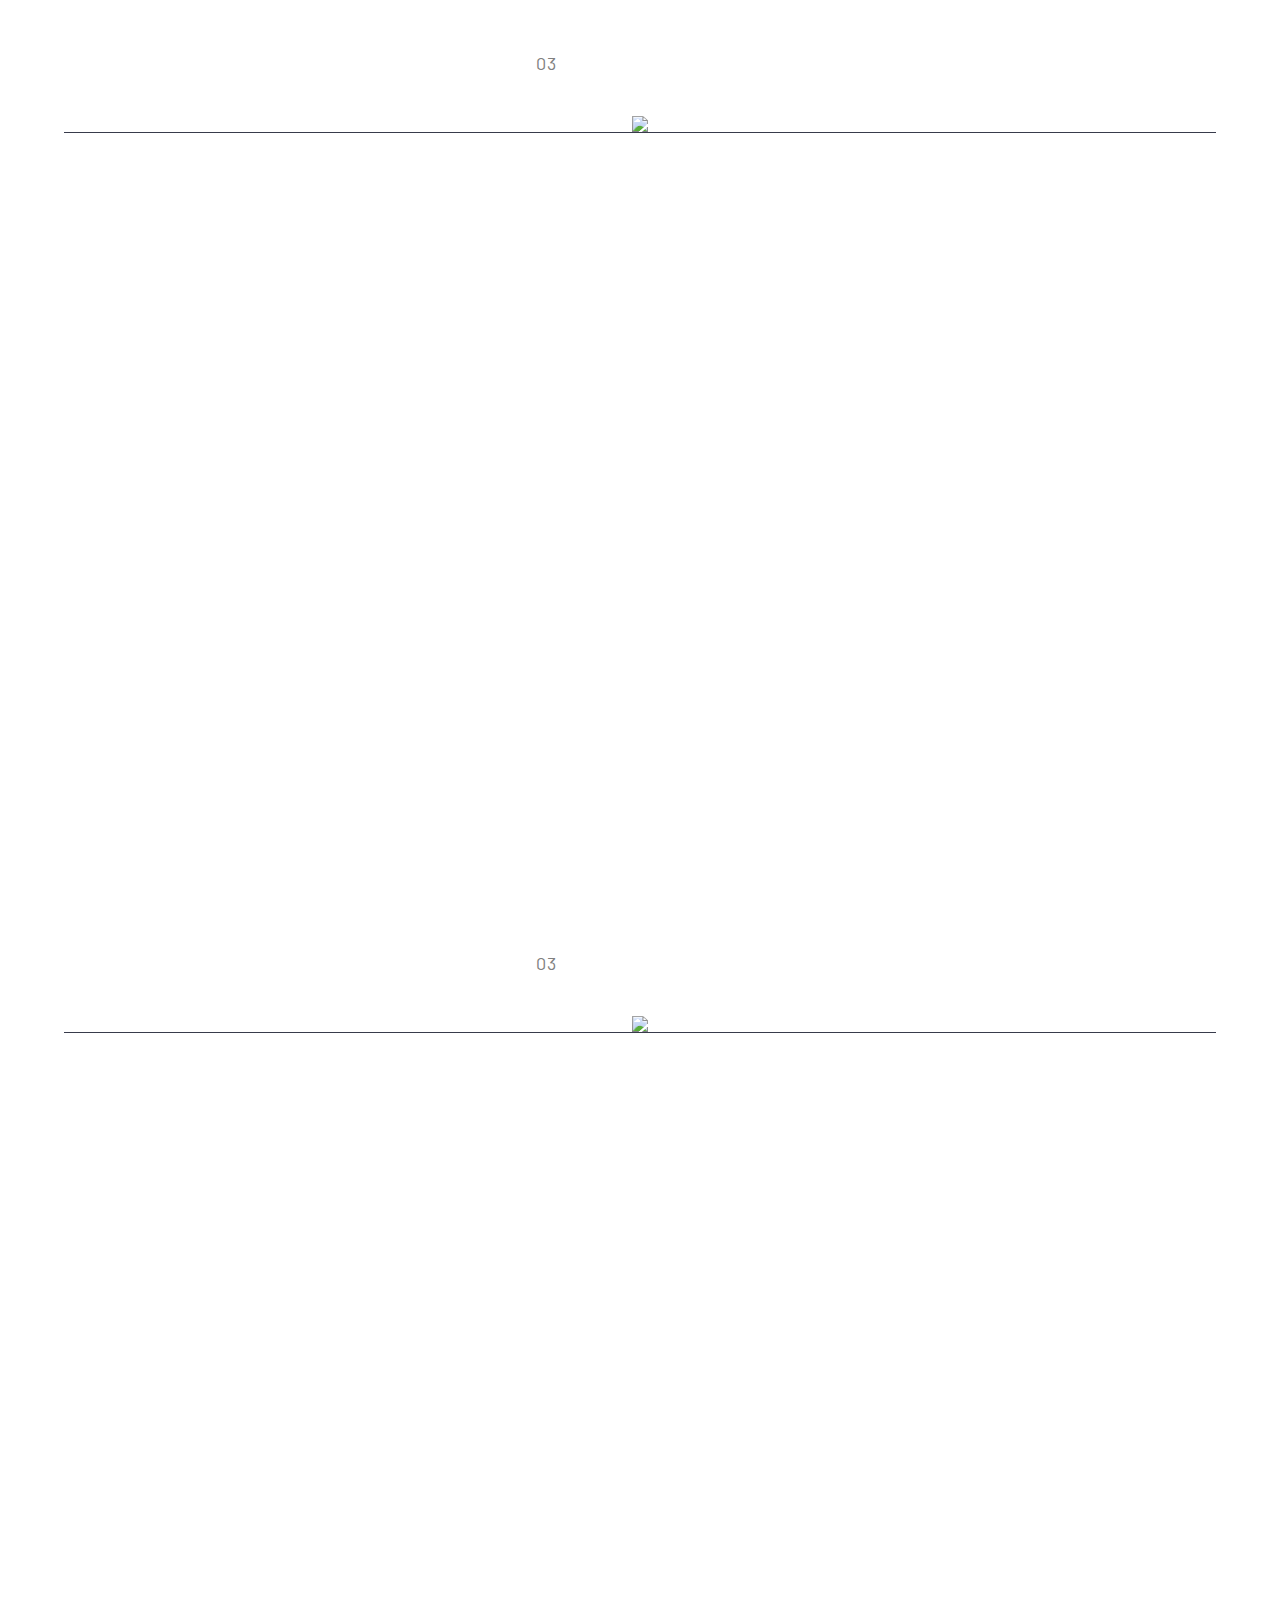
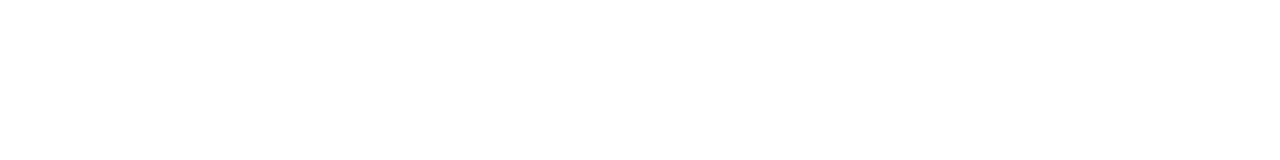
==== commit 88358ec5: "tech page update" ====
--- a/index.html
+++ b/index.html
@@ -20,8 +20,7 @@
         url('fonts/Bianca.svg#Bianca') format('svg');
     }
 
-     @import url('https://fonts.googleapis.com/css2?family=Barlow:ital,wght@0,200;0,300;1,100;1,200&family=Bellefair&family=Fraunces:ital,wght@0,100;0,200;0,300;0,400;1,100;1,200;1,300;1,400&family=Montserrat&display=swap');
-  
+    @import url('https://fonts.googleapis.com/css2?family=Barlow:ital,wght@0,200;0,300;1,100;1,200&family=Bellefair&family=Fraunces:ital,wght@0,100;0,200;0,300;0,400;1,100;1,200;1,300;1,400&family=Montserrat&display=swap');
   </style>
   <script src="nav.js" defer></script>
 </head>
@@ -59,11 +58,11 @@
       <h5>EXPLORE</h5>
     </div>
 
-    
-
-
-  </div>
-  
+
+
+
+  </div>
+
   <div class="moon-container">
     <div class="planet-box">
       <h6><span class="rep">01</span>PICK YOUR DESTINATION</h6>
@@ -76,7 +75,9 @@
       </div>
       <div class="planet-text-box">
         <h2>MOON</h2>
-        <p>See our planet as you’ve never seen it before. A perfect relaxing trip away to help regain perspective and come back refreshed. While you’re there, take in some history by visiting the Luna 2 and Apollo 11 landing sites.</p>
+        <p>See our planet as you’ve never seen it before. A perfect relaxing trip away to help regain perspective and
+          come back refreshed. While you’re there, take in some history by visiting the Luna 2 and Apollo 11 landing
+          sites.</p>
       </div>
       <hr>
       <div class="bottom-facts-box-1">
@@ -102,7 +103,8 @@
       </div>
       <div class="planet-text-box">
         <h2>MARS</h2>
-        <p>Don’t forget to pack your hiking boots. You’ll need them to tackle Olympus Mons, the tallest planetary mountain in our solar system. It’s two and a half times the size of Everest!</p>
+        <p>Don’t forget to pack your hiking boots. You’ll need them to tackle Olympus Mons, the tallest planetary
+          mountain in our solar system. It’s two and a half times the size of Everest!</p>
       </div>
       <hr>
       <div class="bottom-facts-box-1">
@@ -128,7 +130,9 @@
       </div>
       <div class="planet-text-box">
         <h2>EUROPA</h2>
-        <p>The smallest of the four Galilean moons orbiting Jupiter, Europa is a winter lover’s dream. With an icy surface, it’s perfect for a bit of ice skating, curling, hockey, or simple relaxation in your snug wintery cabin.</p>
+        <p>The smallest of the four Galilean moons orbiting Jupiter, Europa is a winter lover’s dream. With an icy
+          surface, it’s perfect for a bit of ice skating, curling, hockey, or simple relaxation in your snug wintery
+          cabin.</p>
       </div>
       <hr>
       <div class="bottom-facts-box-1">
@@ -155,7 +159,9 @@
       </div>
       <div class="planet-text-box">
         <h2>TITAN</h2>
-        <p>The smallest of the four Galilean moons orbiting Jupiter, Europa is a winter lover’s dream. With an icy surface, it’s perfect for a bit of ice skating, curling, hockey, or simple relaxation in your snug wintery cabin.</p>
+        <p>The smallest of the four Galilean moons orbiting Jupiter, Europa is a winter lover’s dream. With an icy
+          surface, it’s perfect for a bit of ice skating, curling, hockey, or simple relaxation in your snug wintery
+          cabin.</p>
       </div>
       <hr>
       <div class="bottom-facts-box-1">
@@ -184,9 +190,10 @@
       <div class="planet-text-box">
         <span class="rep">COMMANDER</span>
         <p class="pilot-name">DOUGLAS HURLEY</p>
-        <p class="pilot-text">Douglas Gerald Hurley is an American engineer, former Marine Corps pilot and former NASA astronaut. He launched into space for the third time as commander of Crew Dragon Demo-2.</p>
-      </div>
-      
+        <p class="pilot-text">Douglas Gerald Hurley is an American engineer, former Marine Corps pilot and former NASA
+          astronaut. He launched into space for the third time as commander of Crew Dragon Demo-2.</p>
+      </div>
+
     </div>
   </div>
   <div class="main-pilot-container">
@@ -203,9 +210,11 @@
       <div class="planet-text-box">
         <span class="rep">MISSION SPECIALIST</span>
         <p class="pilot-name">MARK SHUTTLESWORTH</p>
-        <p class="pilot-text">Mark Richard Shuttleworth is the founder and CEO of Canonical, the company behind the Linux-based Ubuntu operating system. Shuttleworth became the first South African to travel to space as a space tourist.</p>
-      </div>
-      
+        <p class="pilot-text">Mark Richard Shuttleworth is the founder and CEO of Canonical, the company behind the
+          Linux-based Ubuntu operating system. Shuttleworth became the first South African to travel to space as a space
+          tourist.</p>
+      </div>
+
     </div>
   </div>
   <div class="main-pilot-container">
@@ -222,12 +231,14 @@
       <div class="planet-text-box">
         <span class="rep">pilot</span>
         <p class="pilot-name">VICTOR GLOVER</p>
-        <p class="pilot-text">Pilot on the first operational flight of the SpaceX Crew Dragon to the International Space Station. Glover is a commander in the U.S. Navy where he pilots an F/A-18.He was a crew member of Expedition 64, and served as a station systems flight engineer. </p>
-      </div>
-      
-    </div>
-  </div>
-  
+        <p class="pilot-text">Pilot on the first operational flight of the SpaceX Crew Dragon to the International Space
+          Station. Glover is a commander in the U.S. Navy where he pilots an F/A-18.He was a crew member of Expedition
+          64, and served as a station systems flight engineer. </p>
+      </div>
+
+    </div>
+  </div>
+
   <div class="main-pilot-container">
     <div class="planet-box">
       <h6><span class="rep">02</span>MEET YOUR CREW</h6>
@@ -242,9 +253,65 @@
       <div class="planet-text-box">
         <span class="rep">FLIGHT ENGINEER</span>
         <p class="pilot-name">ANOUSHEH ANSARI</p>
-        <p class="pilot-text">Anousheh Ansari is an Iranian American engineer and co-founder of Prodea Systems. Ansari was the fourth self-funded space tourist, the first self-funded woman to fly to the ISS, and the first Iranian in space. </p>
-      </div>
-      
+        <p class="pilot-text">Anousheh Ansari is an Iranian American engineer and co-founder of Prodea Systems. Ansari
+          was the fourth self-funded space tourist, the first self-funded woman to fly to the ISS, and the first Iranian
+          in space. </p>
+      </div>
+
+    </div>
+  </div>
+  <div class="main-tech-container">
+    <div class="planet-box">
+      <h6><span class="rep">03</span>SPACE LAUNCH 101</h6>
+      <img class="pilot-img" src="tech-1.png">
+      <hr class="second-accent">
+      <div class="accent-circle-box">
+        <span class="accent-circle"></span>
+        <span class="accent-circle"></span>
+        <span class="accent-circle"></span>
+      </div>
+      <div class="planet-text-box">
+        <span class="term">THE TERMINOLOGY ...</span>
+        <p class="pilot-name">Launch Vehicle</p>
+        <p class="pilot-text">A launch vehicle or carrier rocket is a rocket-propelled vehicle used to carry a payload from Earth's surface to space, usually to Earth orbit or beyond. Our WEB-X carrier rocket is the most powerful in operation. Standing 150 metres tall, it's quite an awe-inspiring sight on the launch pad! </p>
+      </div>
+
+    </div>
+  </div>
+  <div class="main-tech-container">
+    <div class="planet-box">
+      <h6><span class="rep">03</span>SPACE LAUNCH 101</h6>
+      <img class="pilot-img" src="tech-2.png">
+      <hr class="second-accent">
+      <div class="accent-circle-box">
+        <span class="accent-circle"></span>
+        <span class="accent-circle"></span>
+        <span class="accent-circle"></span>
+      </div>
+      <div class="planet-text-box">
+        <span class="term">THE TERMINOLOGY ...</span>
+        <p class="pilot-name">SpacePort</p>
+        <p class="pilot-text">A spaceport or cosmodrome is a site for launching (or receiving) spacecraft, by analogy to the seaport for ships or airport for aircraft. Based in the famous Cape Canaveral, our spaceport is ideally situated to take advantage of the Earth’s rotation for launch.</p>
+      </div>
+
+    </div>
+  </div>
+  <div class="main-tech-container">
+    <div class="planet-box">
+      <h6><span class="rep">03</span>SPACE LAUNCH 101</h6>
+      <img class="pilot-img" src="tech-3.png">
+      <hr class="second-accent">
+      <div class="accent-circle-box">
+        <span class="accent-circle"></span>
+        <span class="accent-circle"></span>
+        <span class="accent-circle"></span>
+      </div>
+      <div class="planet-text-box">
+        <span class="term">THE TERMINOLOGY ...</span>
+        <p class="pilot-name">SPACE CAPSULE</p>
+        <p class="pilot-text">A space capsule is an often-crewed spacecraft that uses a blunt-body reentry capsule to reenter the Earth's atmosphere without wings. Our capsule is where you'll spend your time during the flight. It includes a space gym, cinema, and plenty of other activities to keep you entertained.</p>
+      </div>
+
     </div>
   </div>
 
--- a/style.css
+++ b/style.css
@@ -1,26 +1,27 @@
 body{
     margin:0;
     padding:0;
-    height: 400vh;
+    height: 500vh;
     font-family: barlow;
 }
 .main-hero-container{
     background-image: url(hero_image.jpeg);
     background-size: cover;
-    height: 120vh;
-    display: flex;
-   
+    height: 140vh;
+    display: flex;
     flex-direction: column;
     align-items: center;
-
-}
+}
+
 .main-header{
     display: flex;
+    
 }
 .logo{ 
     margin: 1.5rem;
     width:90px;
     height: 90px;
+    
 
 }
 .nav-menu{
@@ -31,11 +32,13 @@
    margin-top: 3rem;
    
    
+   
 }
 .primary-navigation{
     display: flex;
     gap:  2em;
     justify-content: space-between;
+    display: none;
     
 }
 .primary-navigation a > span {
@@ -146,6 +149,164 @@
     line-height: 24px;
     font-size: 20px;
 }
+.moon-container, .mars-container, .titan-container, .europa-container{
+    height: 140vh;
+    width:100%;
+    background-image: url("second-page-space.jpeg");
+    background-size: cover;
+    background-repeat: no-repeat;
+    display: flex;
+    color:white;
+    text-align: center;  
+}
+h6{
+    padding-top: 50px;
+    font-size:18px;
+    font-weight: 400;
+    letter-spacing: 1px;
+    font-family: barlow;
+    
+}
+.first-planet{
+    width: 225px;
+    height: 225px;
+    
+
+}
+.moon-list-box{
+    gap:2em;
+    font-size: 20px;
+    font-weight: 200;
+    font-family: barlow;
+    display: flex;
+    justify-content: center;
+    margin-top: 45px;
+   padding-bottom: 25px;
+}
+.moon-list{
+    cursor: pointer;
+
+}
+.moon-list:hover{
+    border-bottom: 3px solid white;
+    transition: ease-in-out .2s;
+}
+.rep{
+    margin-inline-end: 1em;
+    color: grey;
+
+}
+h2{margin-top: 0;
+    padding-top: 10px;
+    font-size: 64px;
+    font-weight: lighter;
+    margin-bottom:8px;
+    font-family: bellefair;
+}
+p{
+    font-size: 16px;
+    font-weight: 400;
+    line-height: 25px;
+    text-align: center;
+    padding-bottom: 25px;
+    padding-left: 50px;
+    padding-right: 50px;
+    
+
+}
+hr{
+    width: 90%;
+    height: 1px;
+    color: #383B4B;
+    border-top: none;
+    border-right: none;
+    border-left: none;
+    border-bottom: 1px solid #383B4B;
+   
+}
+.bottom-facts-box-1{
+    padding-bottom: 20px;
+}
+
+.bottom-facts-box-1, .bottom-facts-box-2{
+    display: flex;
+    flex-direction: column;
+    gap: 1.5em;
+    padding-top: 20px;
+    
+}
+
+.travel-time{
+    font-size:22px;
+    font-weight: 400;
+    font-family: barlow ;
+    line-height: 16px;
+    letter-spacing: 2px;
+
+}
+.number-total{
+    font-size:30px;
+    line-height: 32px;
+    font-family: bellefair;
+    font-weight: 400;
+}
+.main-pilot-container{
+    background-image:url("second-background.jpeg");
+    height: 110vh;
+    width:100%;
+    background-size: cover;
+    background-repeat: no-repeat;
+    display: flex;
+    color:white;
+    text-align: center;  
+
+}
+.accent-list-box{
+    display: flex;
+    justify-content: center;
+    gap: 2em;
+    padding-top:10px;
+    padding-bottom: 20px;
+}
+.accent-dot{
+    width:10px;
+    height: 10px;
+    background-color:#979797;
+    border-radius: 50%;
+    cursor: pointer;
+}
+.accent-dot:hover{
+    background-color:white;
+}
+.second-accent{
+    padding-top:0;
+    margin-top:0;
+    transform: translateY(-4px);
+}
+.pilot-text{
+    padding-left: 50px;
+    padding-right: 50px;
+}
+.accent-circle-box{
+    display: flex;
+}
+.accent-circle{
+    width: 40px;
+    height: 40px;
+    border-radius: 50%;
+    border: 1px soild #979797;
+}
+.main-tech-container{
+    background-image:url("third-background.png");
+    height: 100vh;
+    width:100%;
+    background-size: cover;
+    background-repeat: no-repeat;
+    display: flex;
+    color:white;
+    text-align: center;  
+
+}
 
 
 /* } */
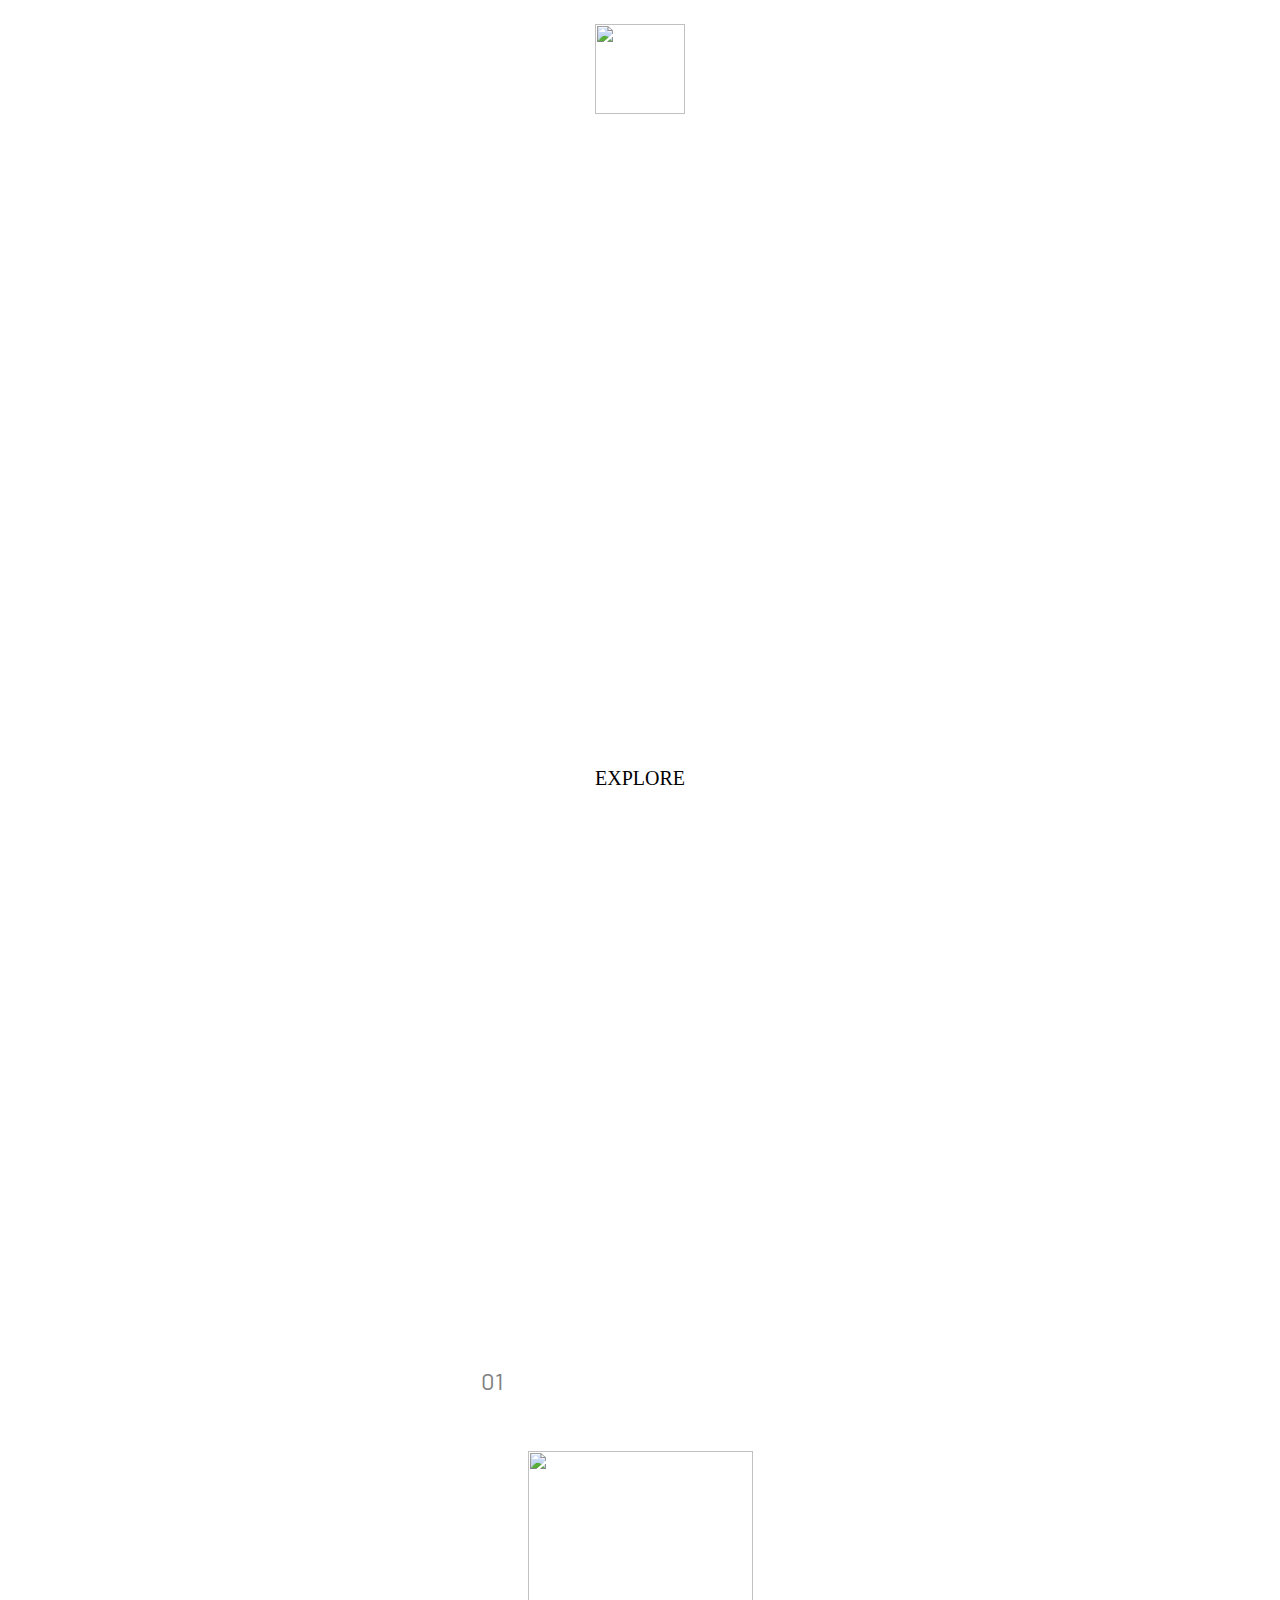
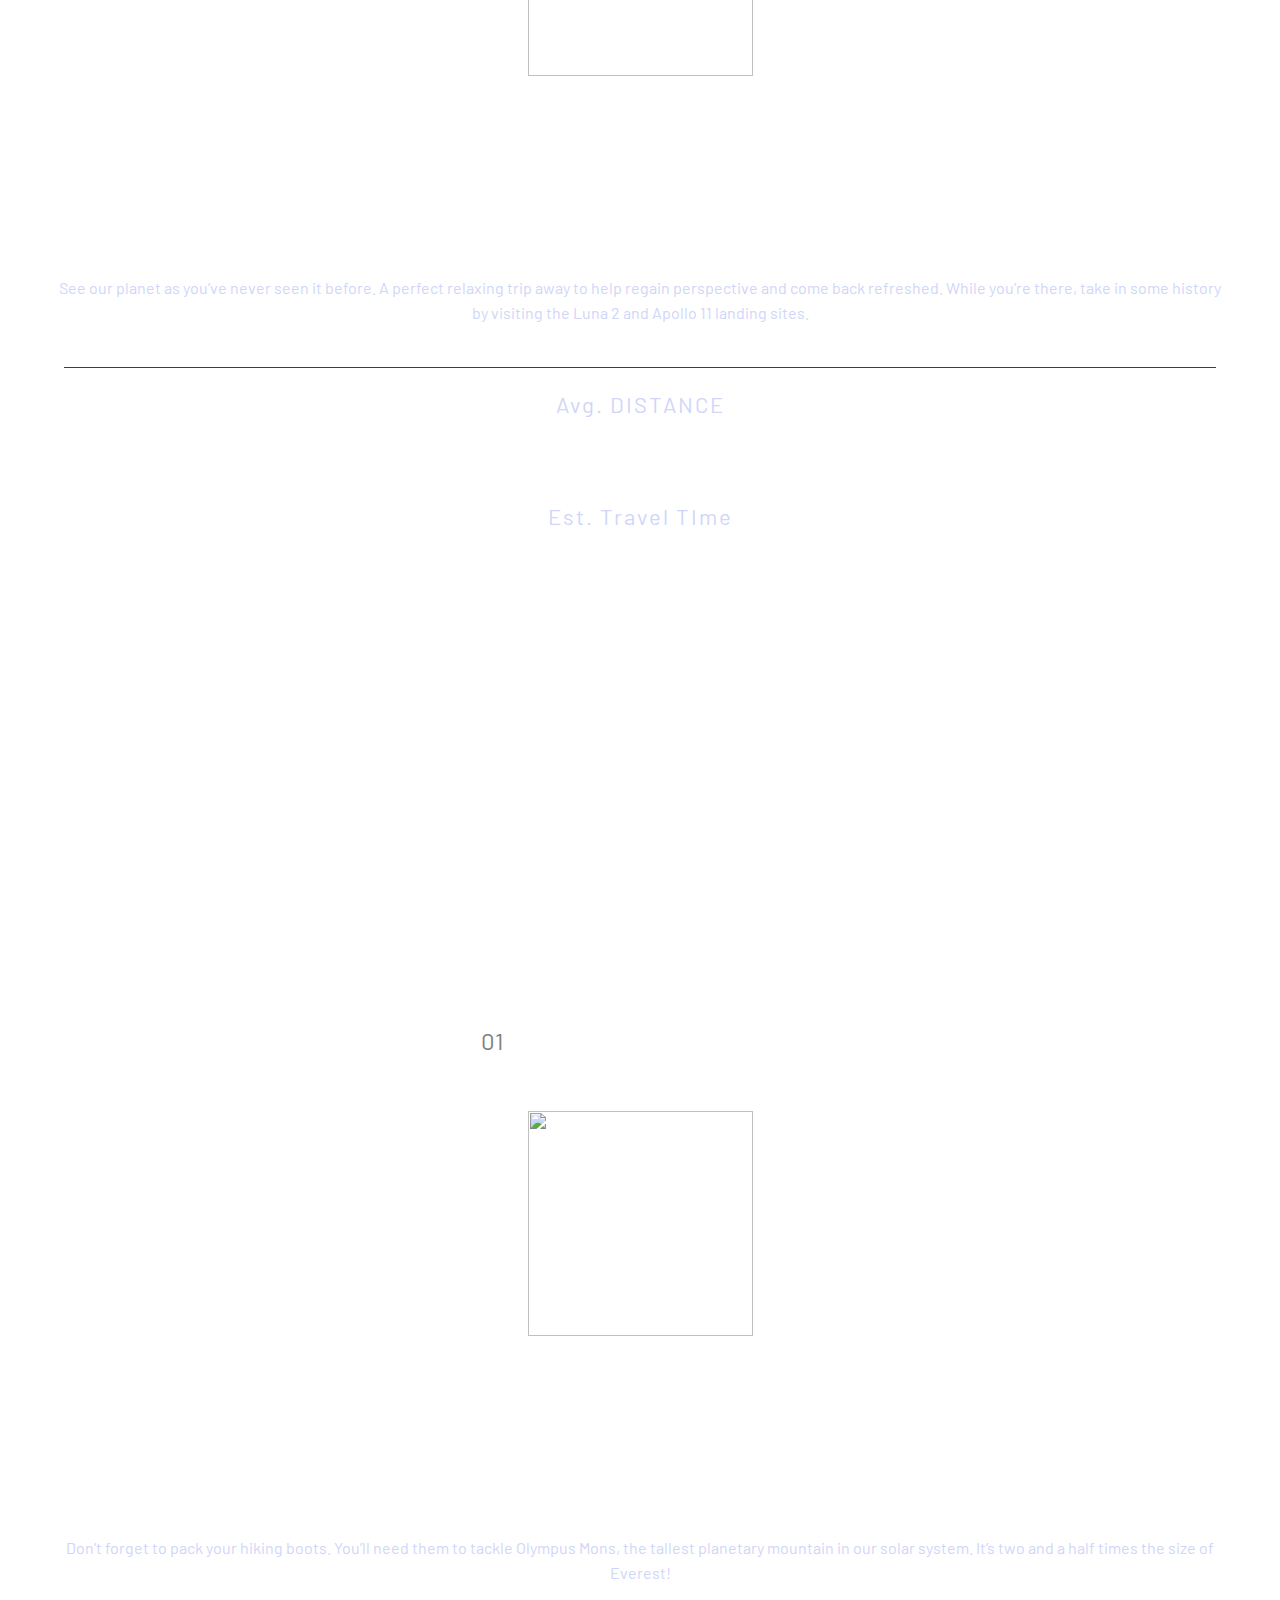
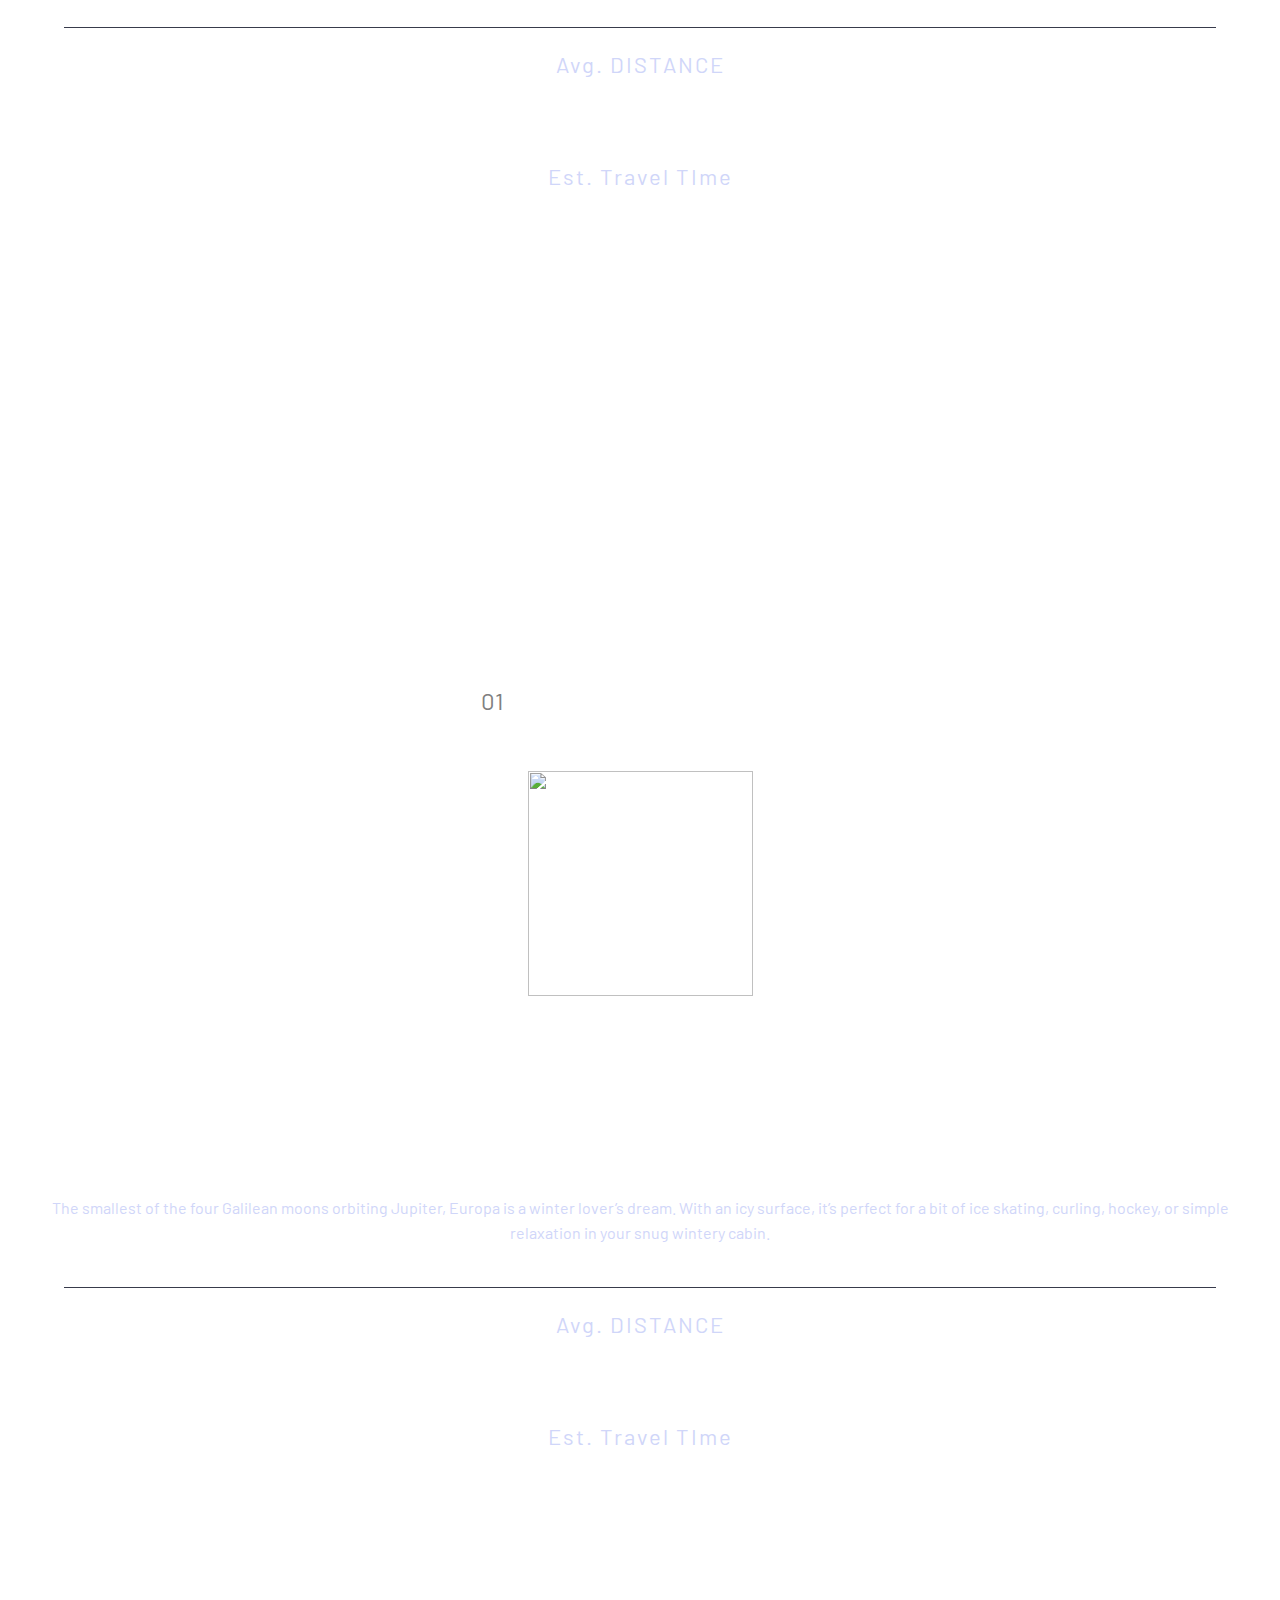
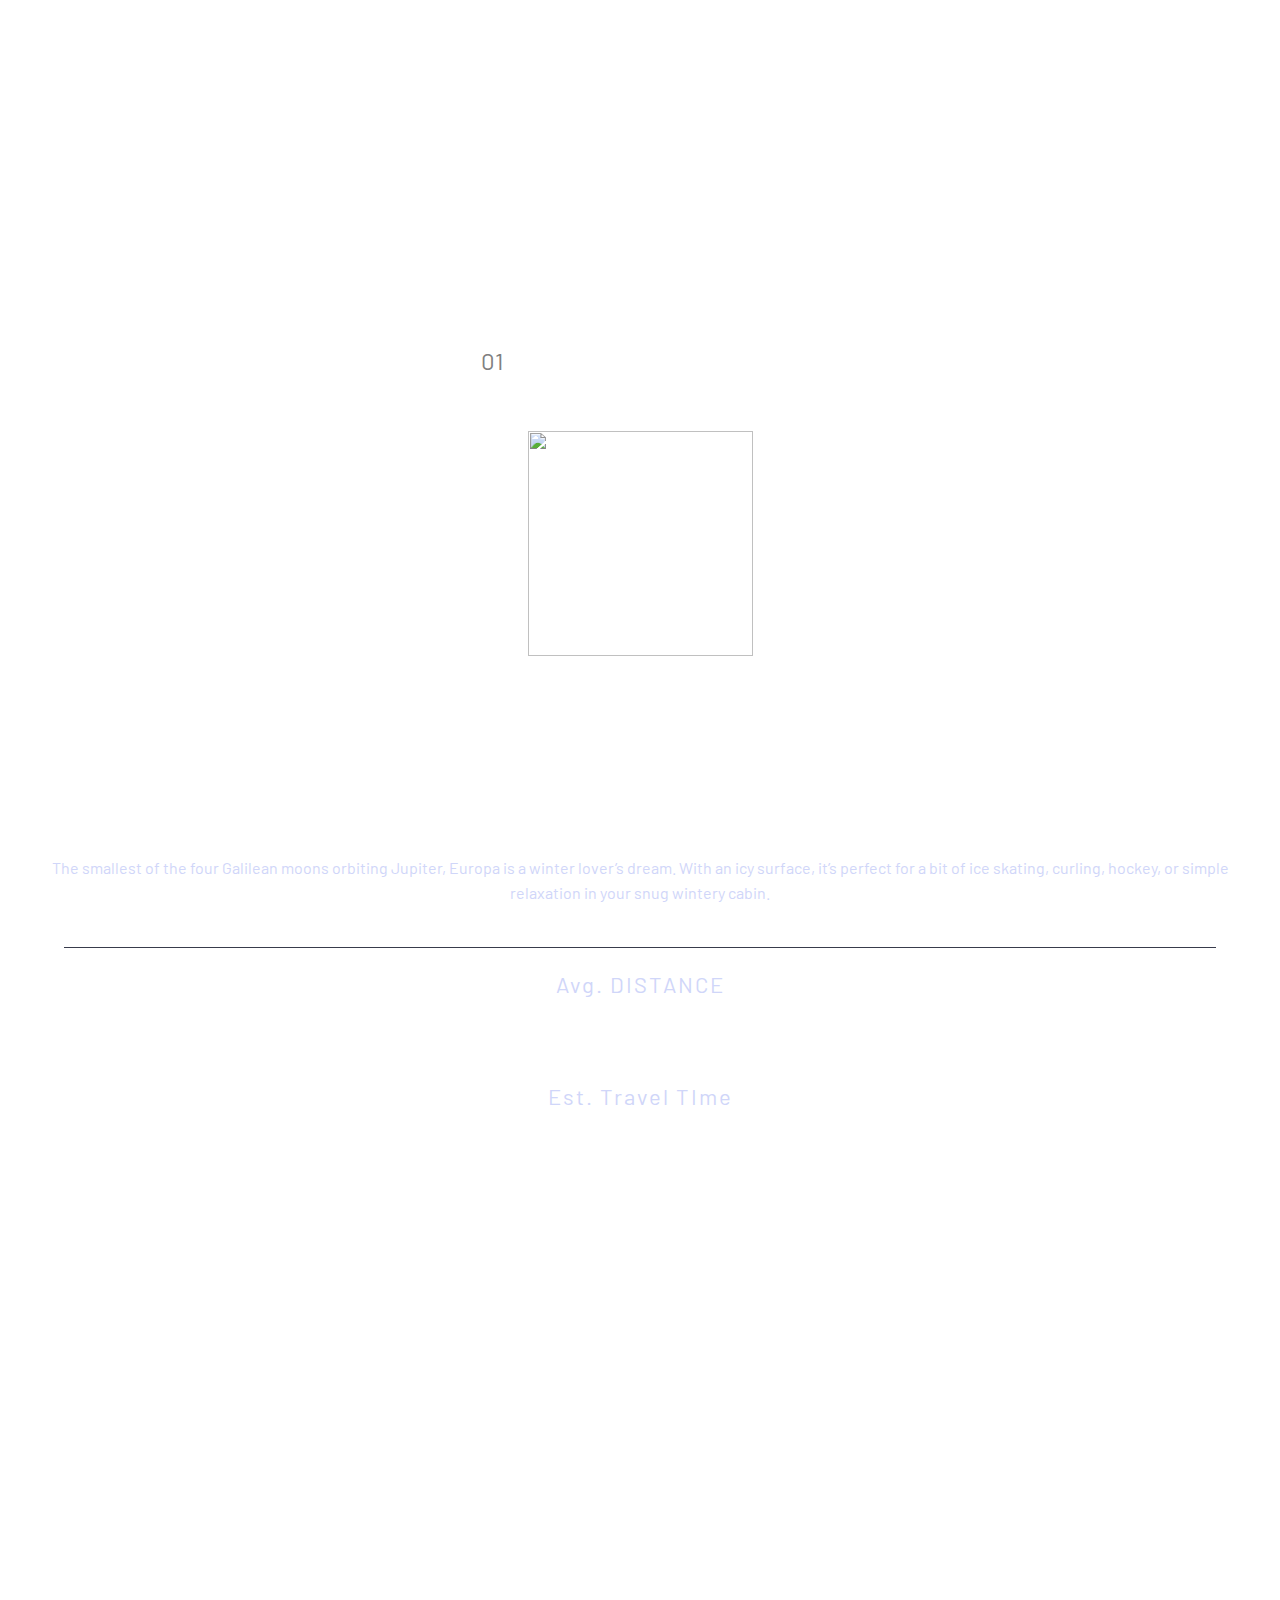
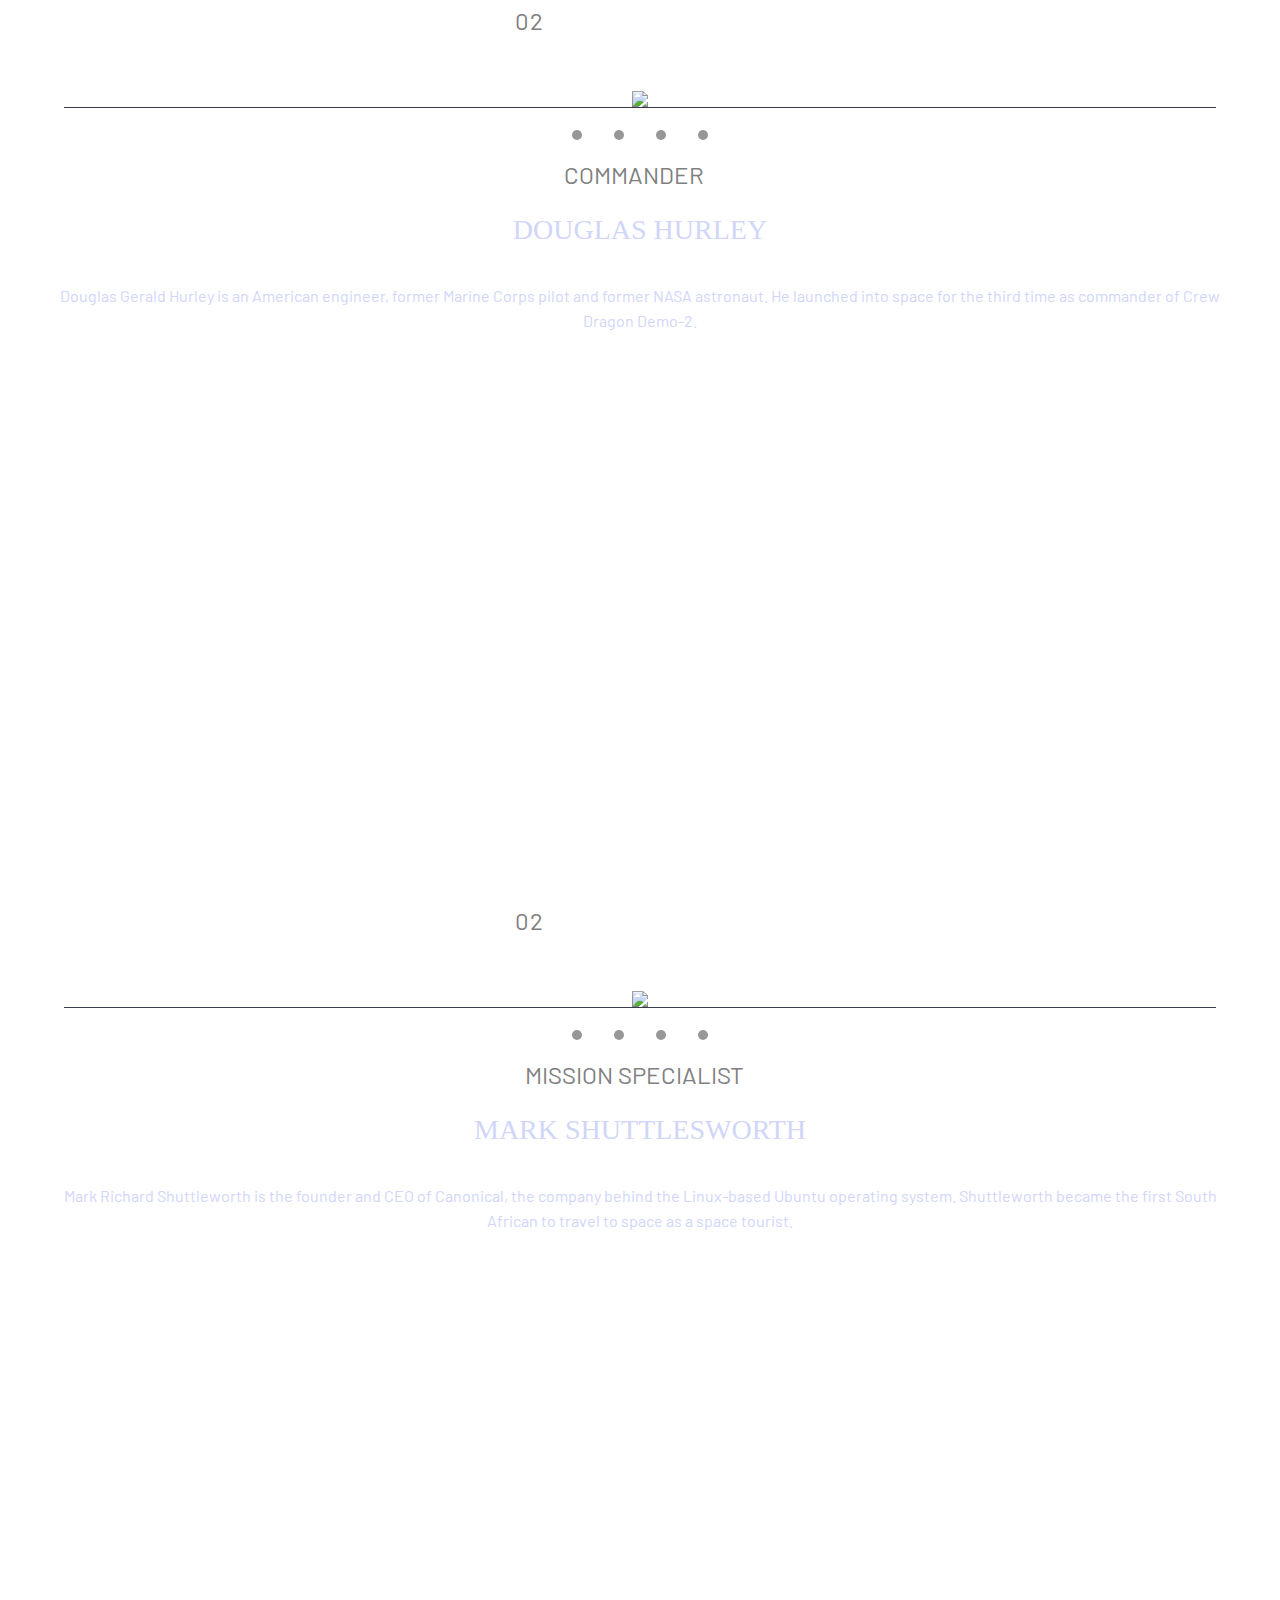
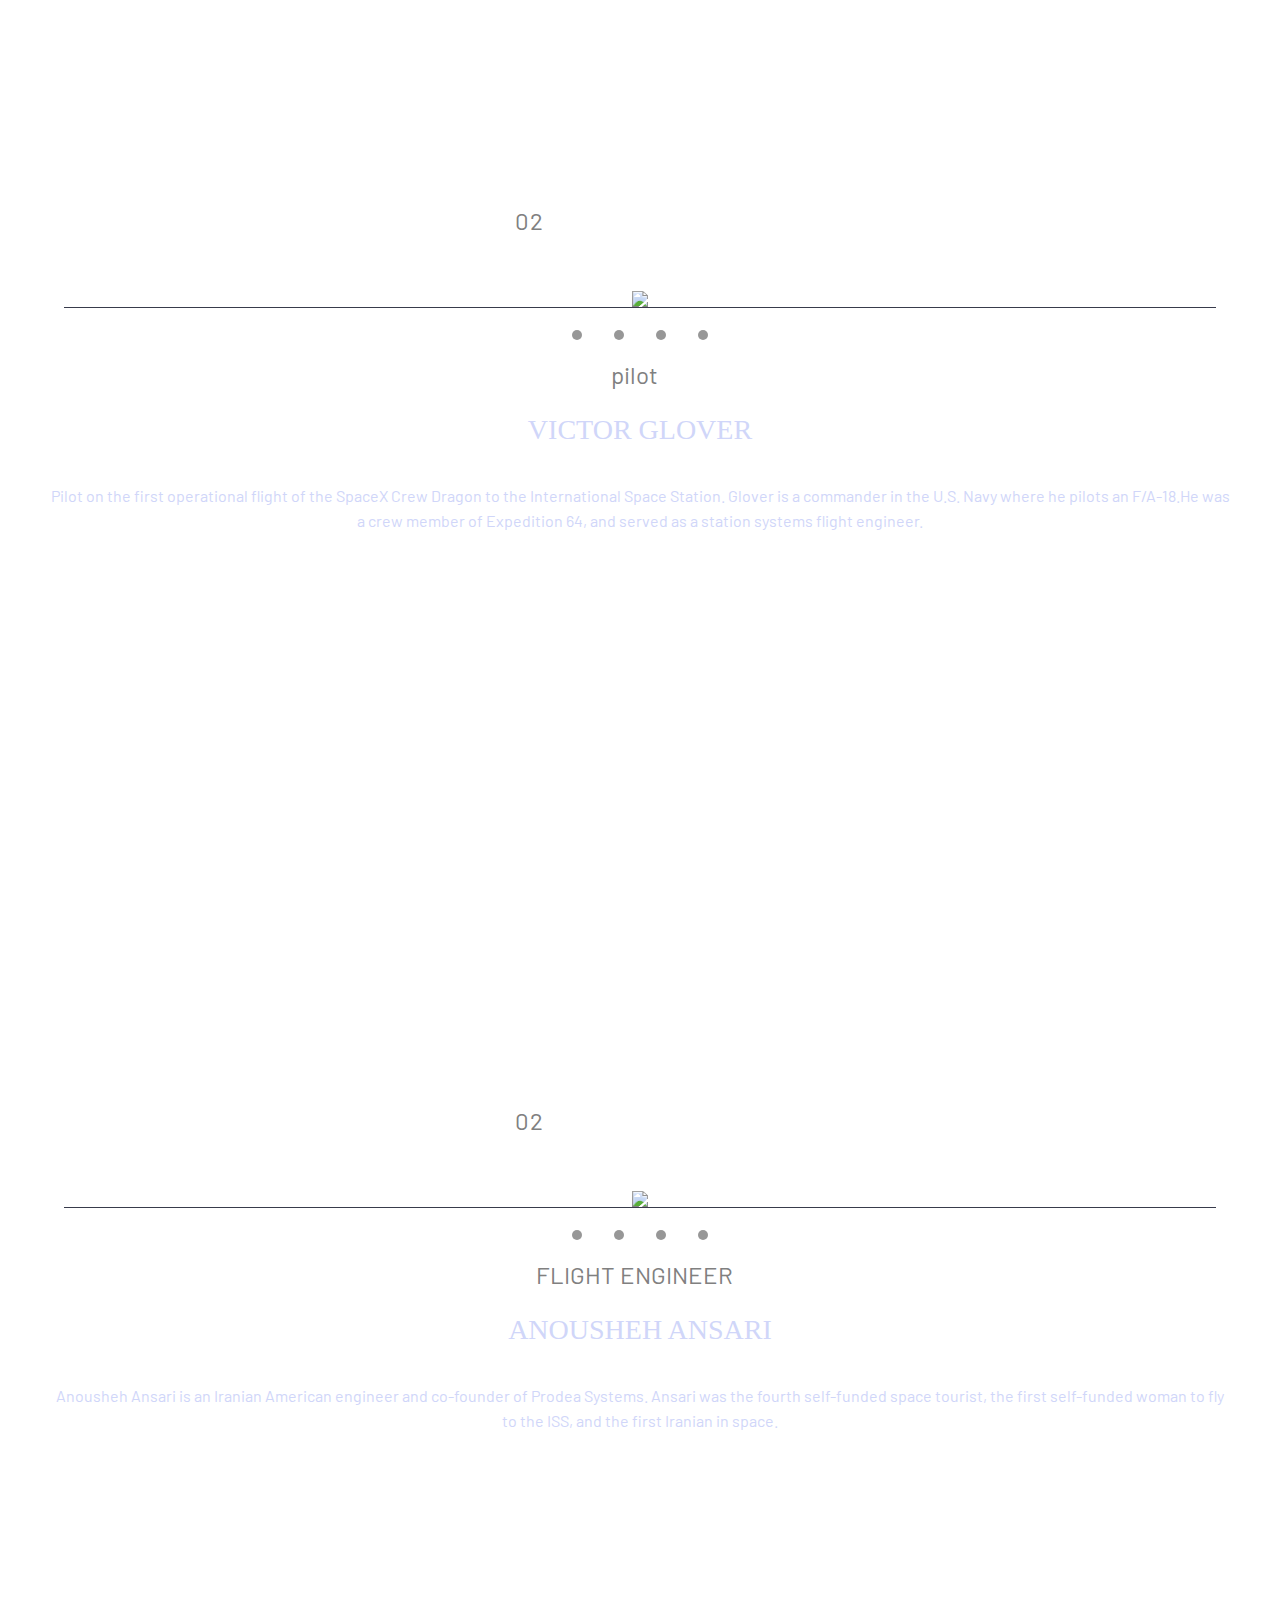
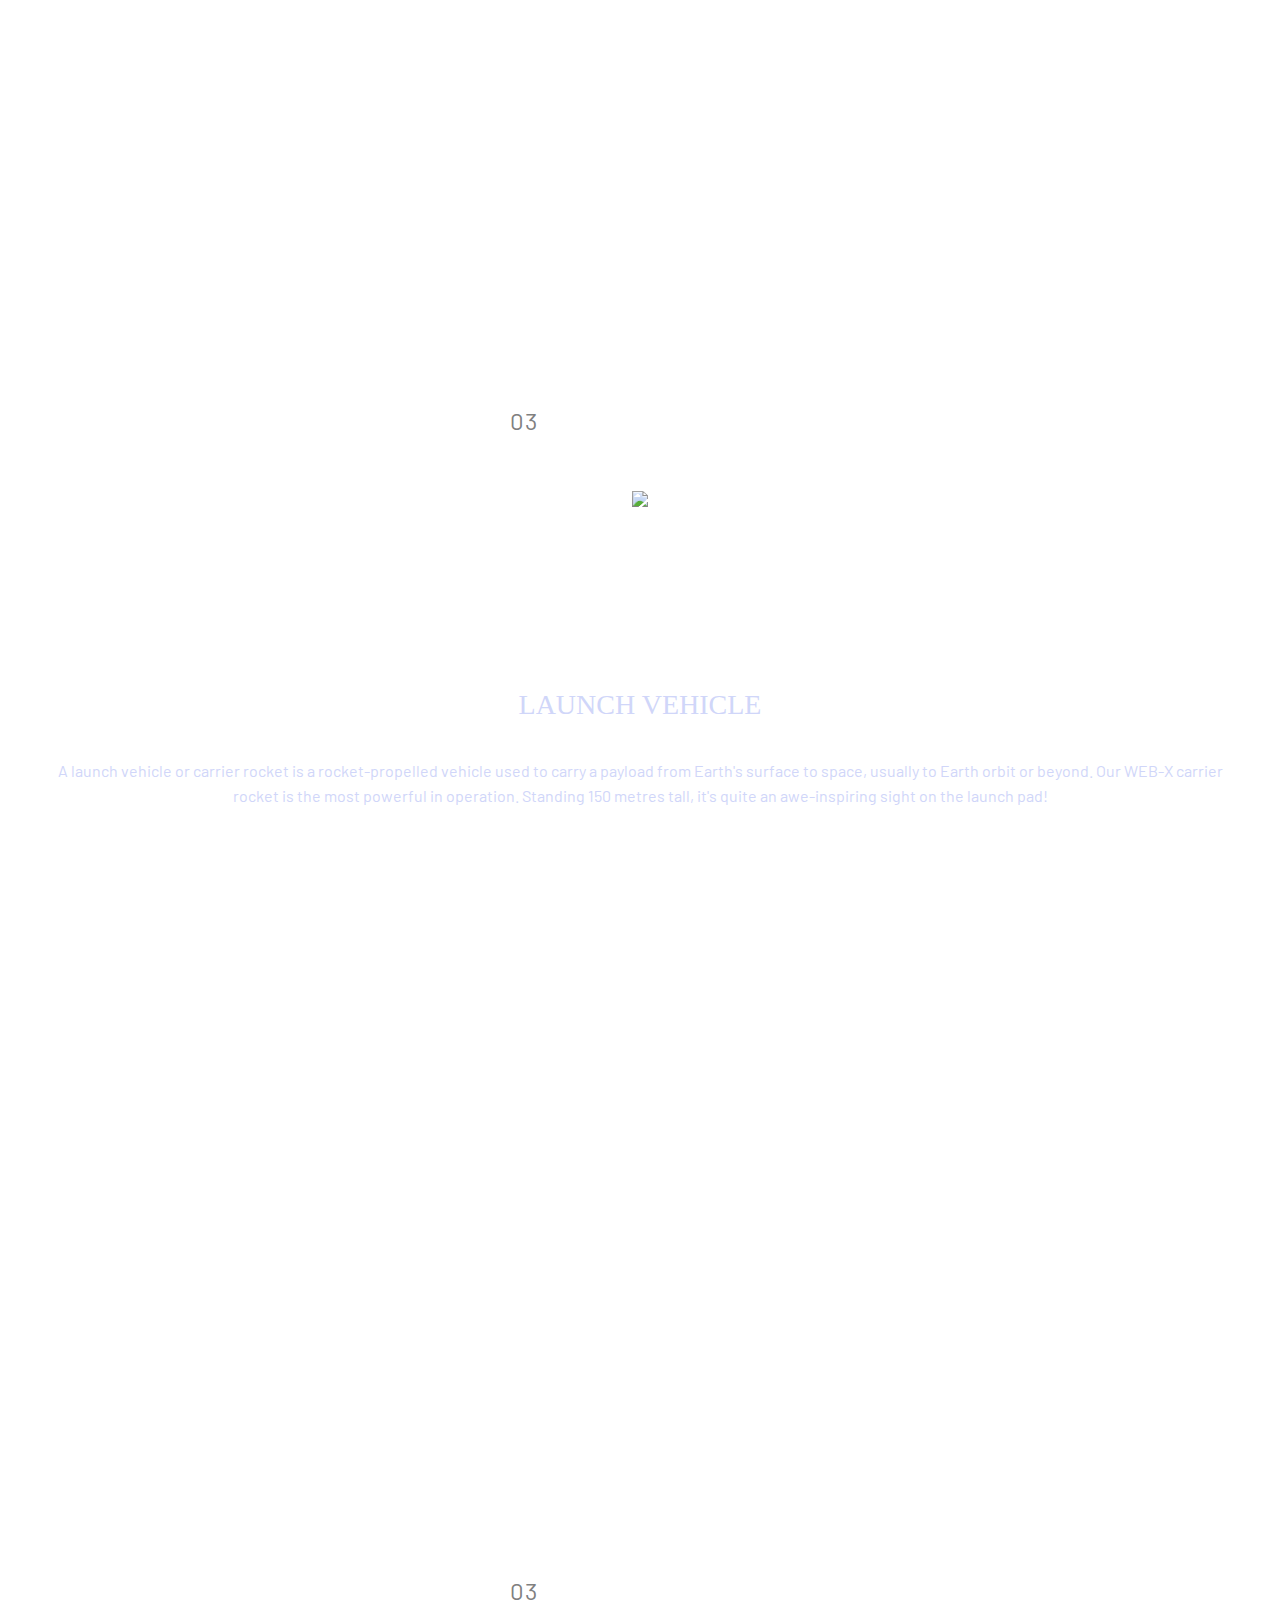
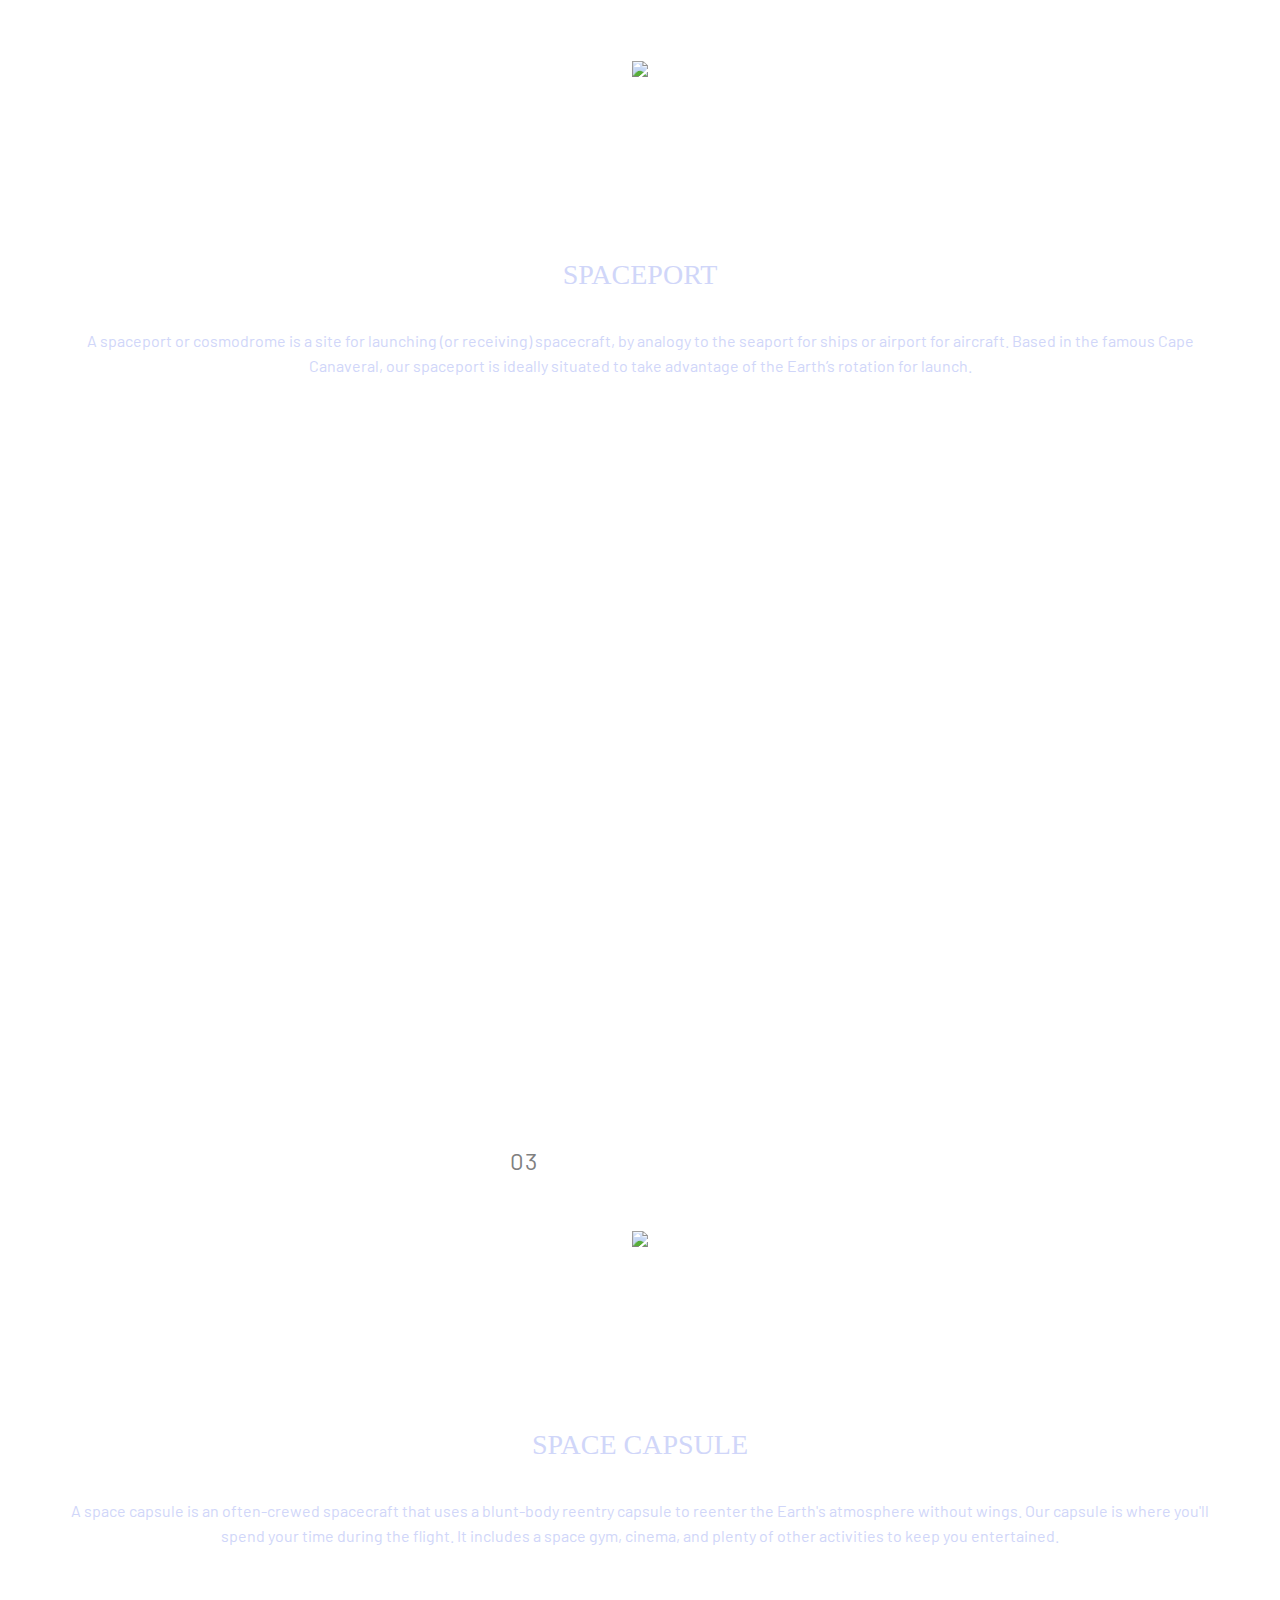
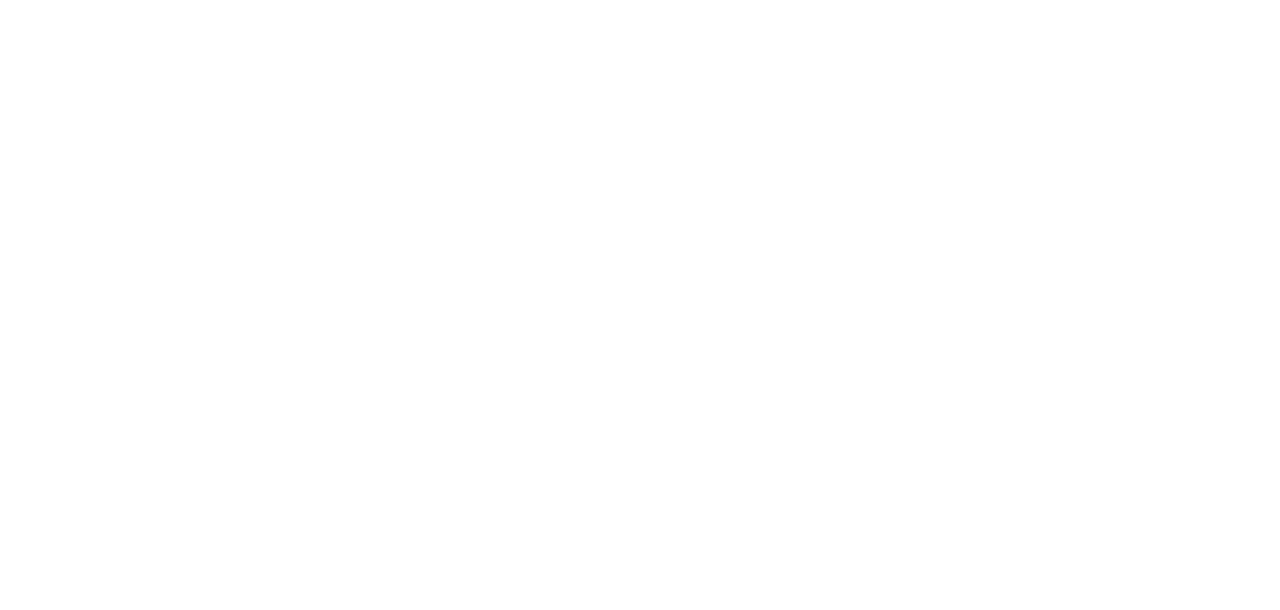
==== commit d8084d4d: "small clean up" ====
--- a/index.html
+++ b/index.html
@@ -263,16 +263,15 @@
   <div class="main-tech-container">
     <div class="planet-box">
       <h6><span class="rep">03</span>SPACE LAUNCH 101</h6>
-      <img class="pilot-img" src="tech-1.png">
-      <hr class="second-accent">
+      <img class="tech-img" src="tech-1.png">
       <div class="accent-circle-box">
-        <span class="accent-circle"></span>
-        <span class="accent-circle"></span>
-        <span class="accent-circle"></span>
+        <span class="accent-circle">1</span>
+        <span class="accent-circle">2</span>
+        <span class="accent-circle">3</span>
       </div>
       <div class="planet-text-box">
         <span class="term">THE TERMINOLOGY ...</span>
-        <p class="pilot-name">Launch Vehicle</p>
+        <p class="pilot-name">LAUNCH VEHICLE</p>
         <p class="pilot-text">A launch vehicle or carrier rocket is a rocket-propelled vehicle used to carry a payload from Earth's surface to space, usually to Earth orbit or beyond. Our WEB-X carrier rocket is the most powerful in operation. Standing 150 metres tall, it's quite an awe-inspiring sight on the launch pad! </p>
       </div>
 
@@ -281,16 +280,15 @@
   <div class="main-tech-container">
     <div class="planet-box">
       <h6><span class="rep">03</span>SPACE LAUNCH 101</h6>
-      <img class="pilot-img" src="tech-2.png">
-      <hr class="second-accent">
+      <img class="tech-img" src="tech-2.png">
       <div class="accent-circle-box">
-        <span class="accent-circle"></span>
-        <span class="accent-circle"></span>
-        <span class="accent-circle"></span>
+        <span class="accent-circle">1</span>
+        <span class="accent-circle">2</span>
+        <span class="accent-circle">3</span>
       </div>
       <div class="planet-text-box">
         <span class="term">THE TERMINOLOGY ...</span>
-        <p class="pilot-name">SpacePort</p>
+        <p class="pilot-name">SPACEPORT</p>
         <p class="pilot-text">A spaceport or cosmodrome is a site for launching (or receiving) spacecraft, by analogy to the seaport for ships or airport for aircraft. Based in the famous Cape Canaveral, our spaceport is ideally situated to take advantage of the Earth’s rotation for launch.</p>
       </div>
 
@@ -299,12 +297,11 @@
   <div class="main-tech-container">
     <div class="planet-box">
       <h6><span class="rep">03</span>SPACE LAUNCH 101</h6>
-      <img class="pilot-img" src="tech-3.png">
-      <hr class="second-accent">
+      <img class="tech-img" src="tech-3.png">
       <div class="accent-circle-box">
-        <span class="accent-circle"></span>
-        <span class="accent-circle"></span>
-        <span class="accent-circle"></span>
+        <span class="accent-circle">1</span>
+        <span class="accent-circle">2</span>
+        <span class="accent-circle">3</span>
       </div>
       <div class="planet-text-box">
         <span class="term">THE TERMINOLOGY ...</span>
--- a/style.css
+++ b/style.css
@@ -161,7 +161,7 @@
 }
 h6{
     padding-top: 50px;
-    font-size:18px;
+    font-size:24px;
     font-weight: 400;
     letter-spacing: 1px;
     font-family: barlow;
@@ -175,7 +175,7 @@
 }
 .moon-list-box{
     gap:2em;
-    font-size: 20px;
+    font-size: 22px;
     font-weight: 200;
     font-family: barlow;
     display: flex;
@@ -183,18 +183,33 @@
     margin-top: 45px;
    padding-bottom: 25px;
 }
-.moon-list{
-    cursor: pointer;
-
-}
-.moon-list:hover{
+.moon-list-a, .moon-list-b, .moon-list-c, .moon-list-d{
+    cursor: pointer;
+}
+ .moon-list-a:hover{
     border-bottom: 3px solid white;
     transition: ease-in-out .2s;
+    cursor: pointer;
+}
+.moon-list-b:hover{
+    border-bottom: 3px solid white;
+    transition: ease-in-out .2s;
+    cursor: pointer;
+}
+.moon-list-c:hover{
+    border-bottom: 3px solid white;
+    transition: ease-in-out .2s;
+    cursor: pointer;
+}
+.moon-list-d:hover{
+    border-bottom: 3px solid white;
+    transition: ease-in-out .2s;
+    cursor: pointer;
 }
 .rep{
-    margin-inline-end: 1em;
     color: grey;
-
+    font-size:24px;
+    margin-inline-end: 0.5em;
 }
 h2{margin-top: 0;
     padding-top: 10px;
@@ -211,7 +226,7 @@
     padding-bottom: 25px;
     padding-left: 50px;
     padding-right: 50px;
-    
+    color: #D0D6F9;
 
 }
 hr{
@@ -242,7 +257,7 @@
     font-family: barlow ;
     line-height: 16px;
     letter-spacing: 2px;
-
+    color: #D0D6F9;
 }
 .number-total{
     font-size:30px;
@@ -252,7 +267,7 @@
 }
 .main-pilot-container{
     background-image:url("second-background.jpeg");
-    height: 110vh;
+    height: 100vh;
     width:100%;
     background-size: cover;
     background-repeat: no-repeat;
@@ -283,22 +298,50 @@
     margin-top:0;
     transform: translateY(-4px);
 }
+.pilot-name{
+    font-size: 28px;
+    font-family: bellefair;
+    margin-bottom: 0;
+    color: whiteadd;
+}
 .pilot-text{
     padding-left: 50px;
     padding-right: 50px;
-}
+    font: 18px;
+    color: #D0D6F9;
+    
+}
+
 .accent-circle-box{
-    display: flex;
+   display: flex;
+   align-items: center;
+   justify-content: center;
+   gap: 1em;
+   margin-top: 40px;
+   margin-bottom: 40px;
 }
 .accent-circle{
-    width: 40px;
-    height: 40px;
+    display: flex;
+    flex-direction: column;
+    width: 50px;
+    height: 50px;
+    border: solid white;
+    border-width:  1px;
     border-radius: 50%;
-    border: 1px soild #979797;
+   text-align: center;
+   color: white;
+   align-items: center;
+   justify-content: center;
+   cursor: pointer;
+    
+}
+.accent-circle:hover{
+    background-color: aliceblue;
+    color: black;
 }
 .main-tech-container{
     background-image:url("third-background.png");
-    height: 100vh;
+    height: 130vh;
     width:100%;
     background-size: cover;
     background-repeat: no-repeat;
@@ -307,6 +350,13 @@
     text-align: center;  
 
 }
+.tech-img{
+    width:100%;
+
+}
+.term{
+    font-size: 18px;
+}
 
 
 /* } */
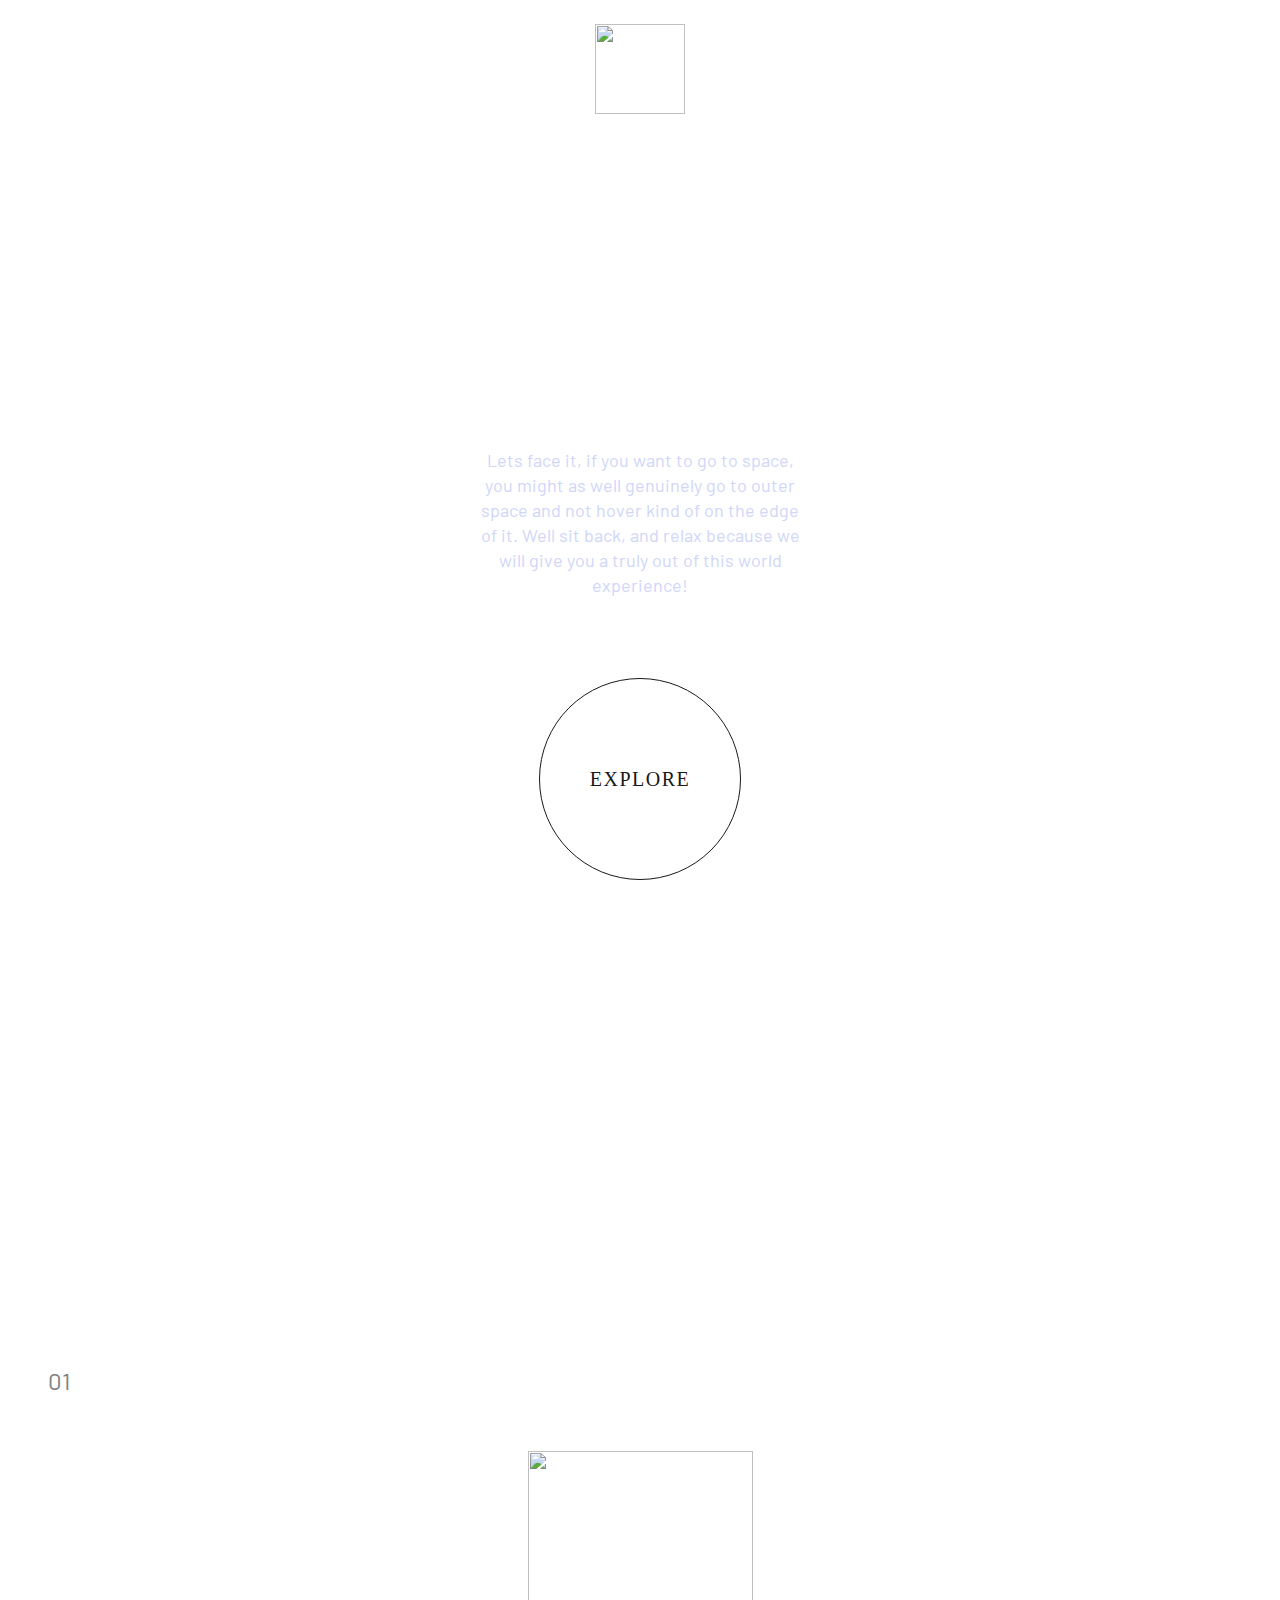
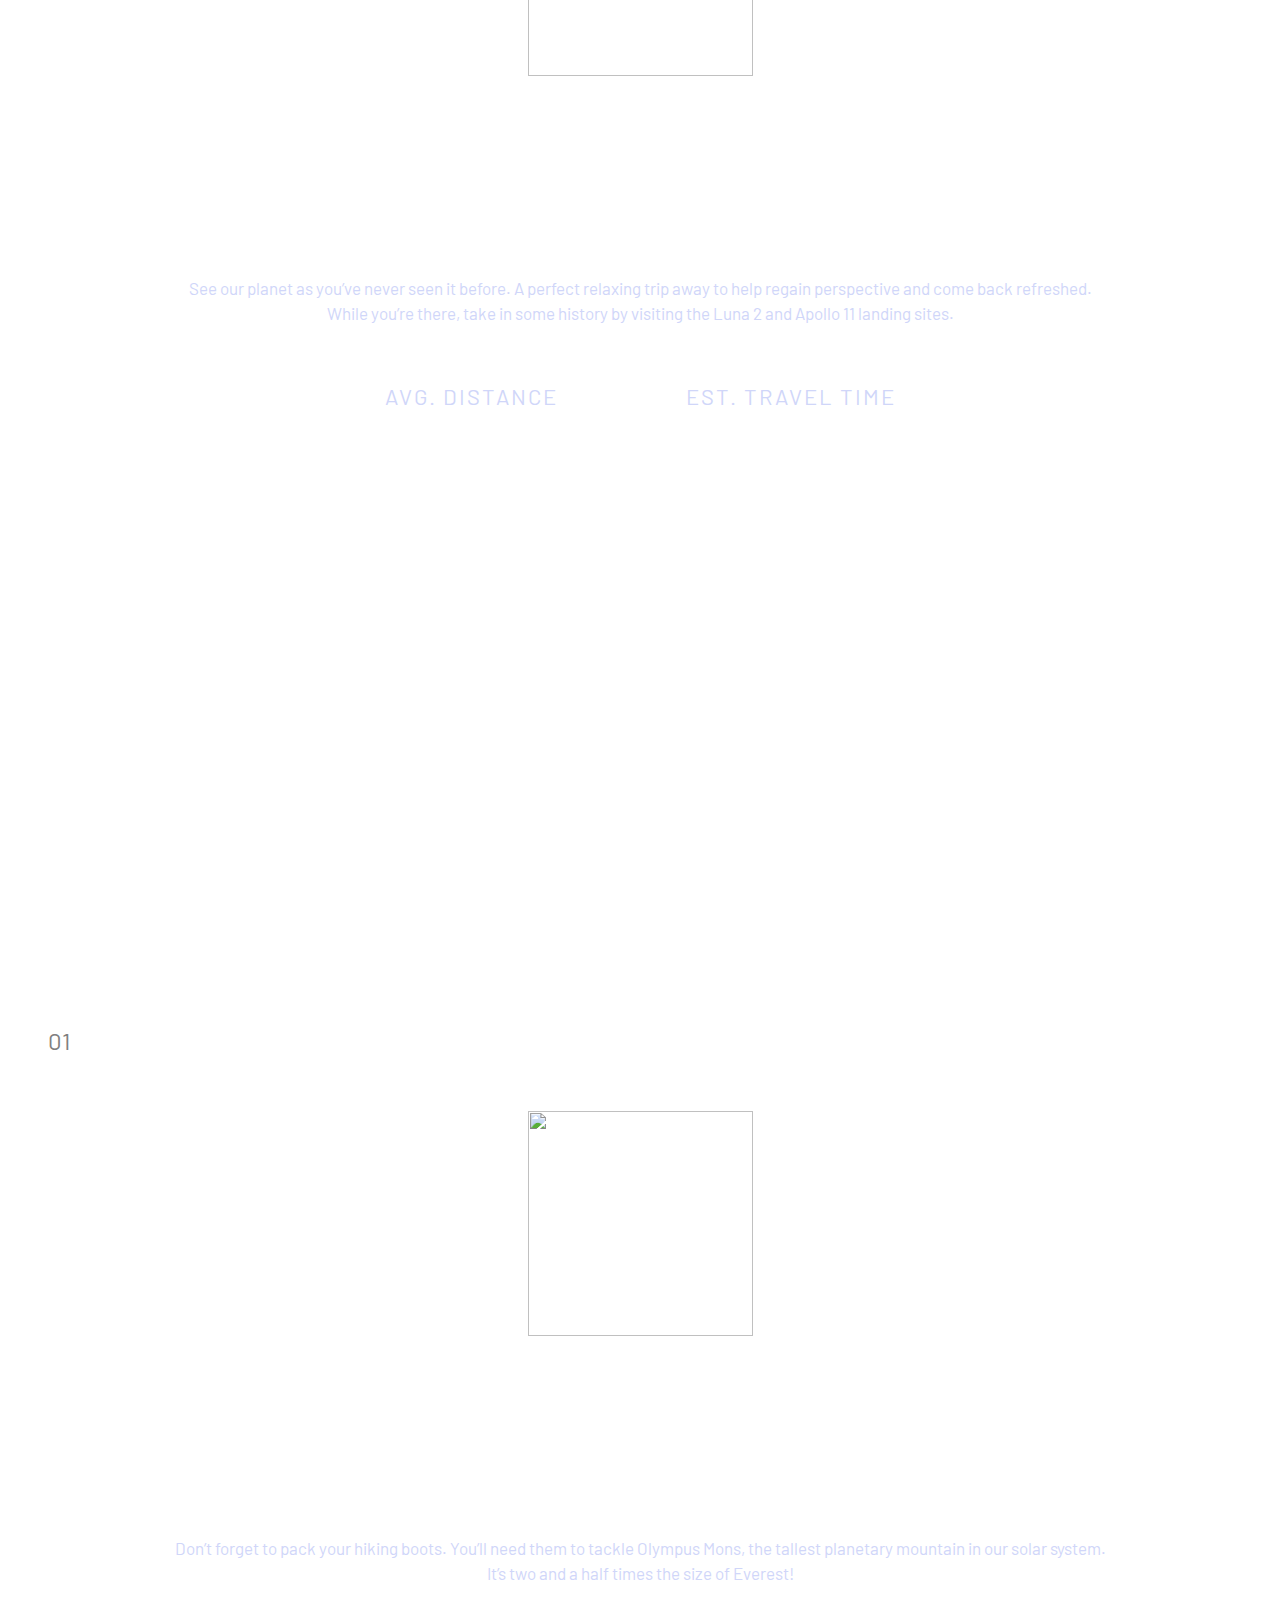
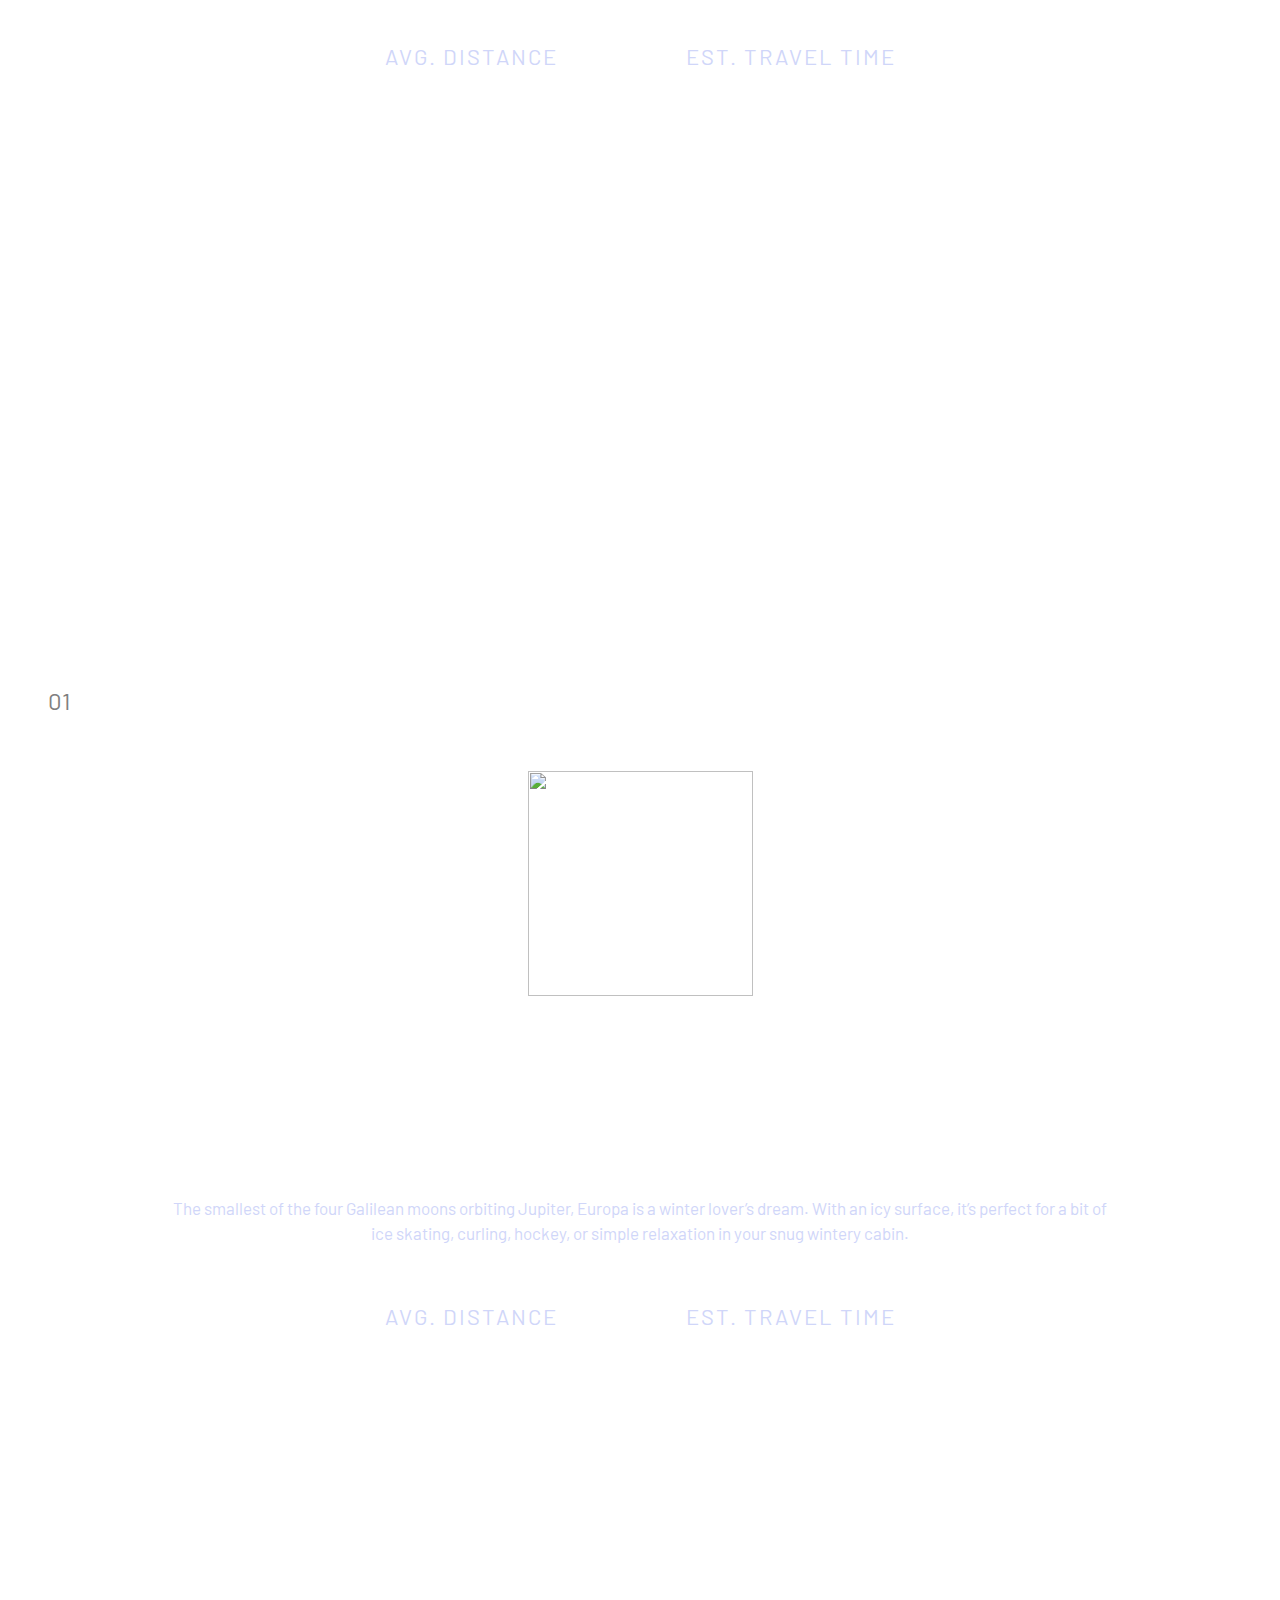
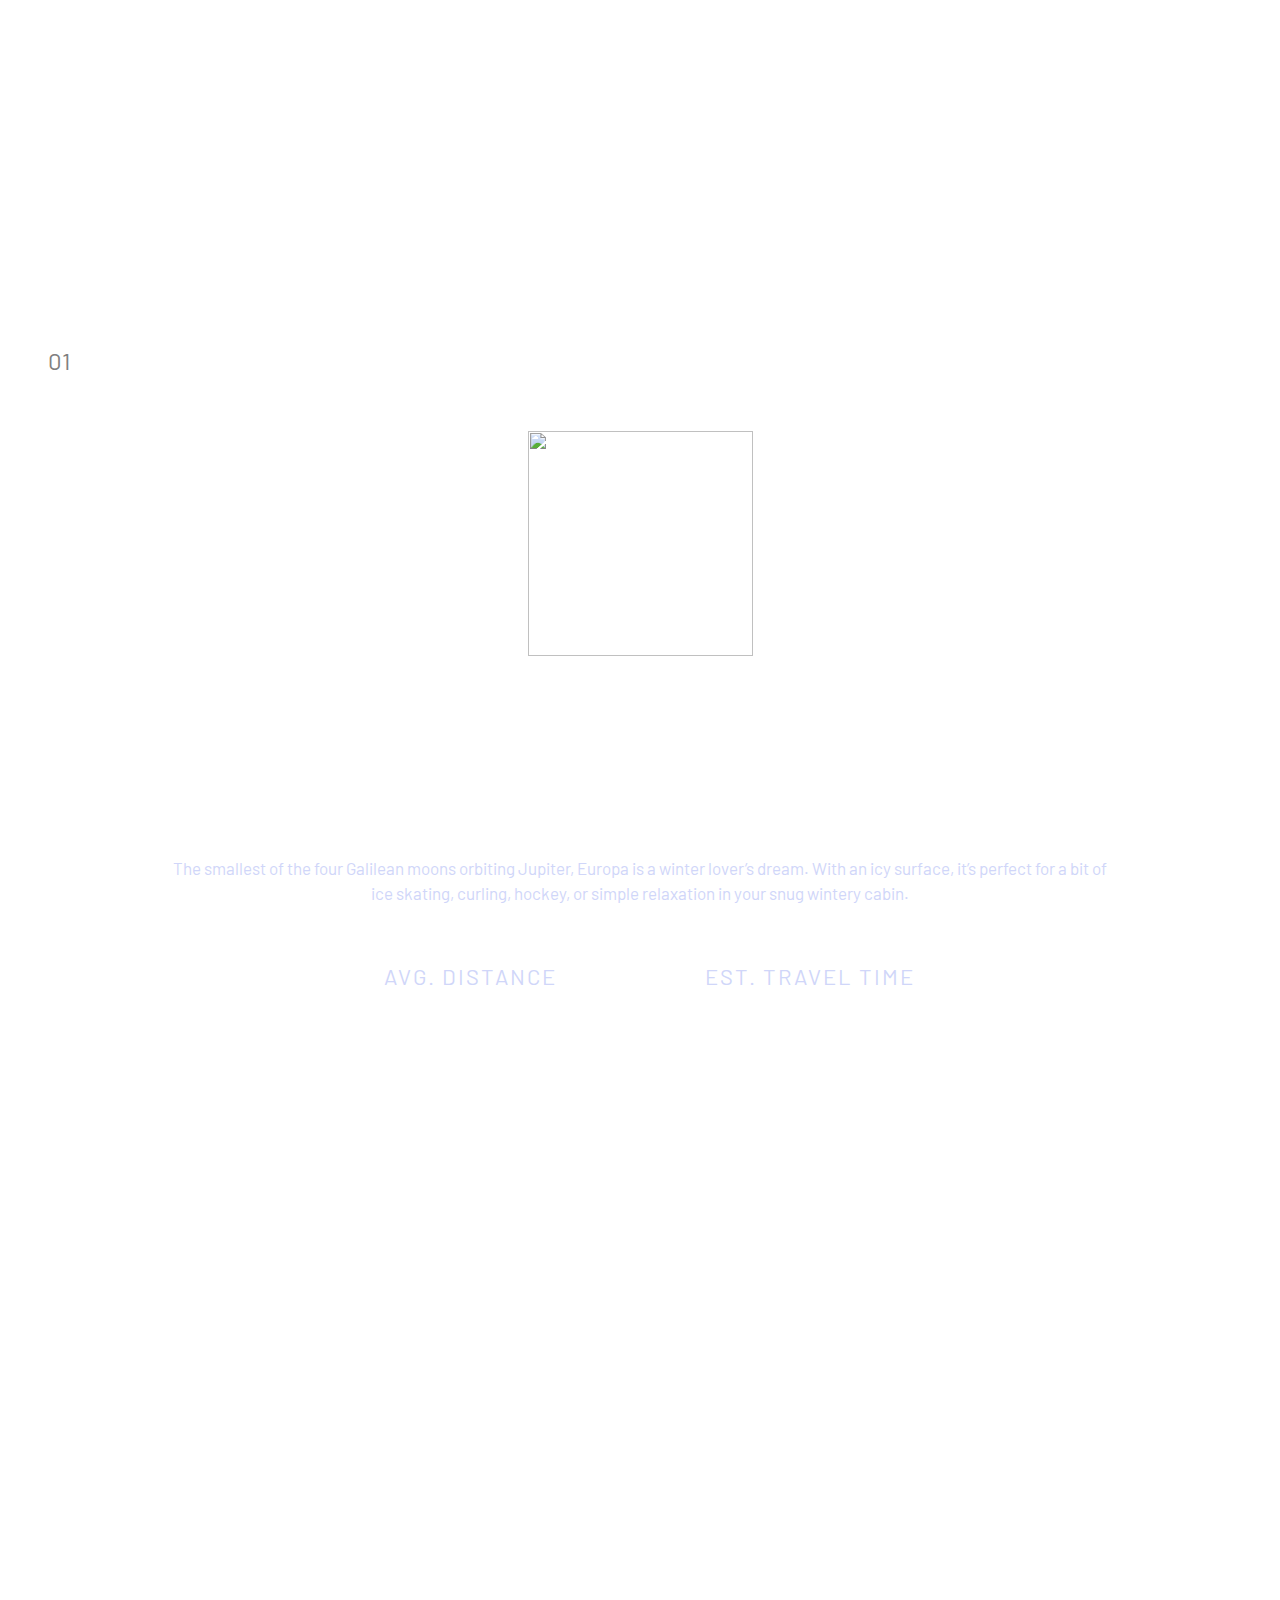
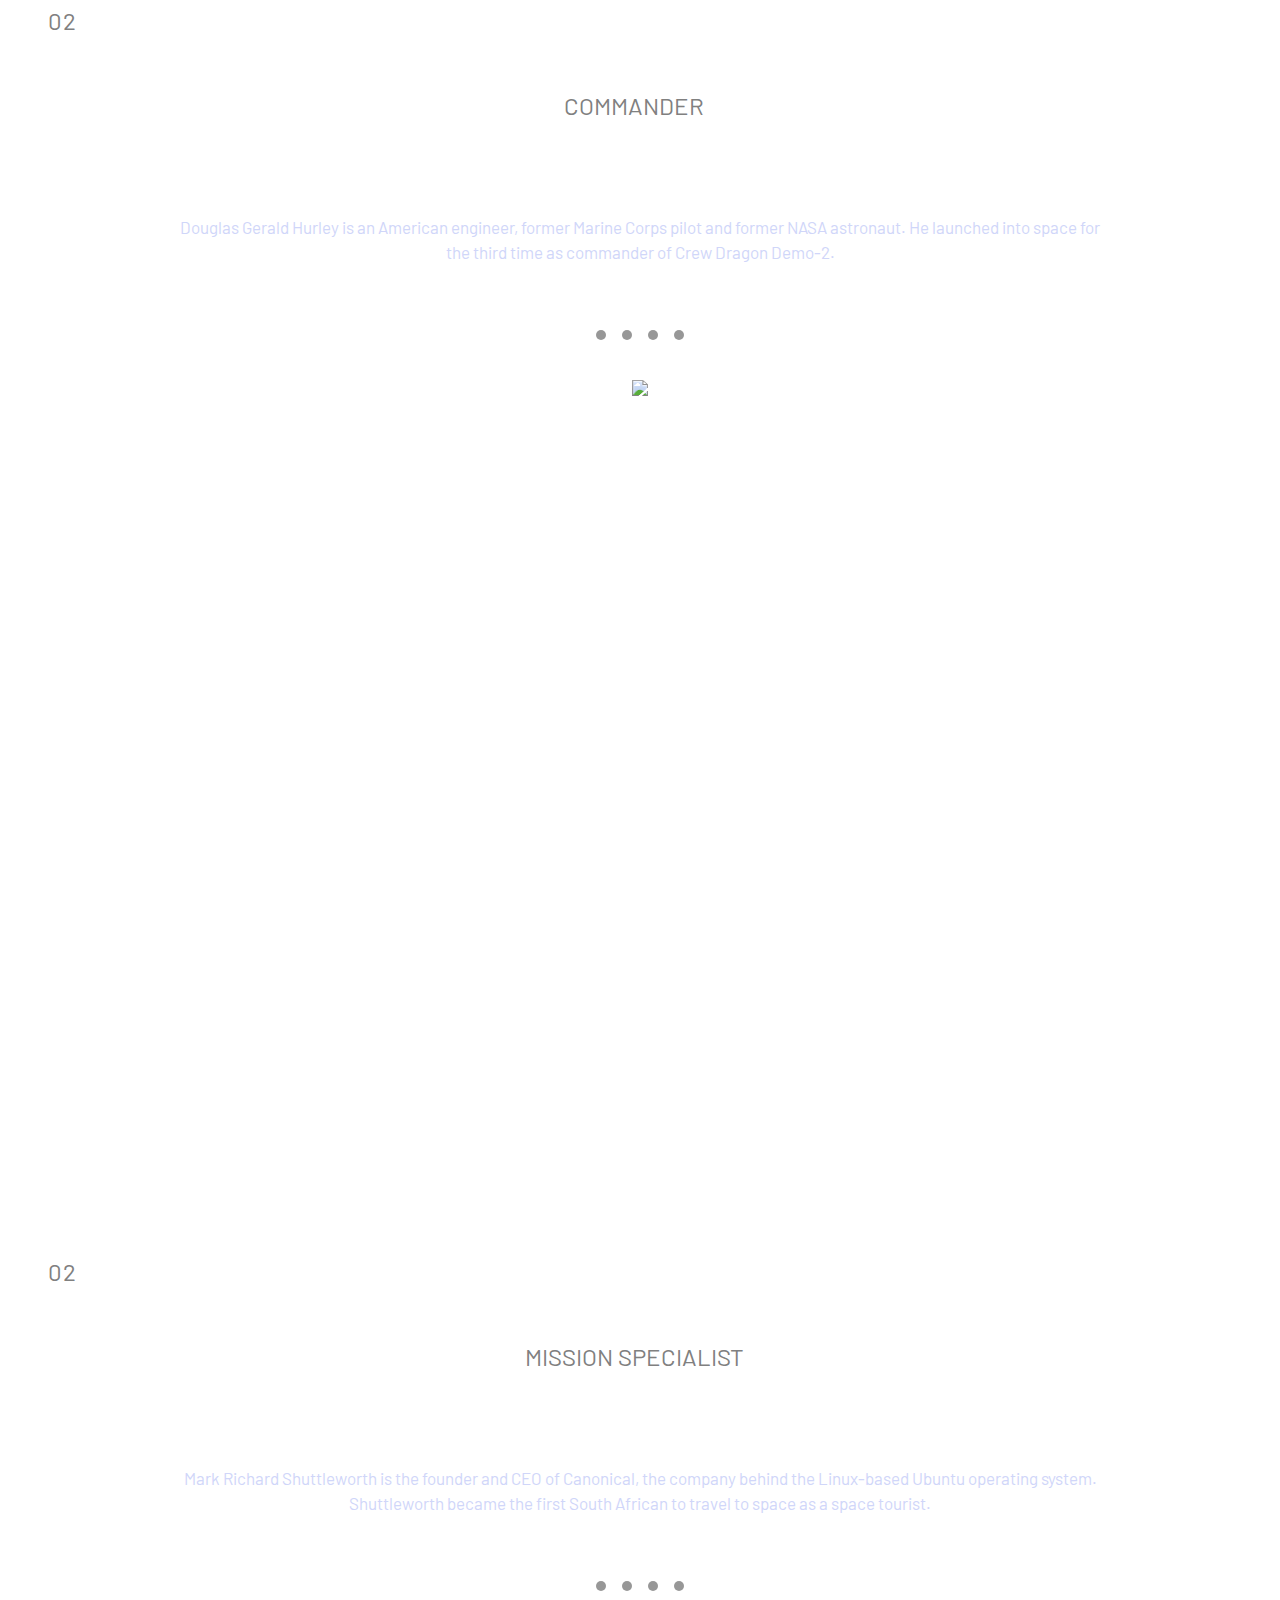
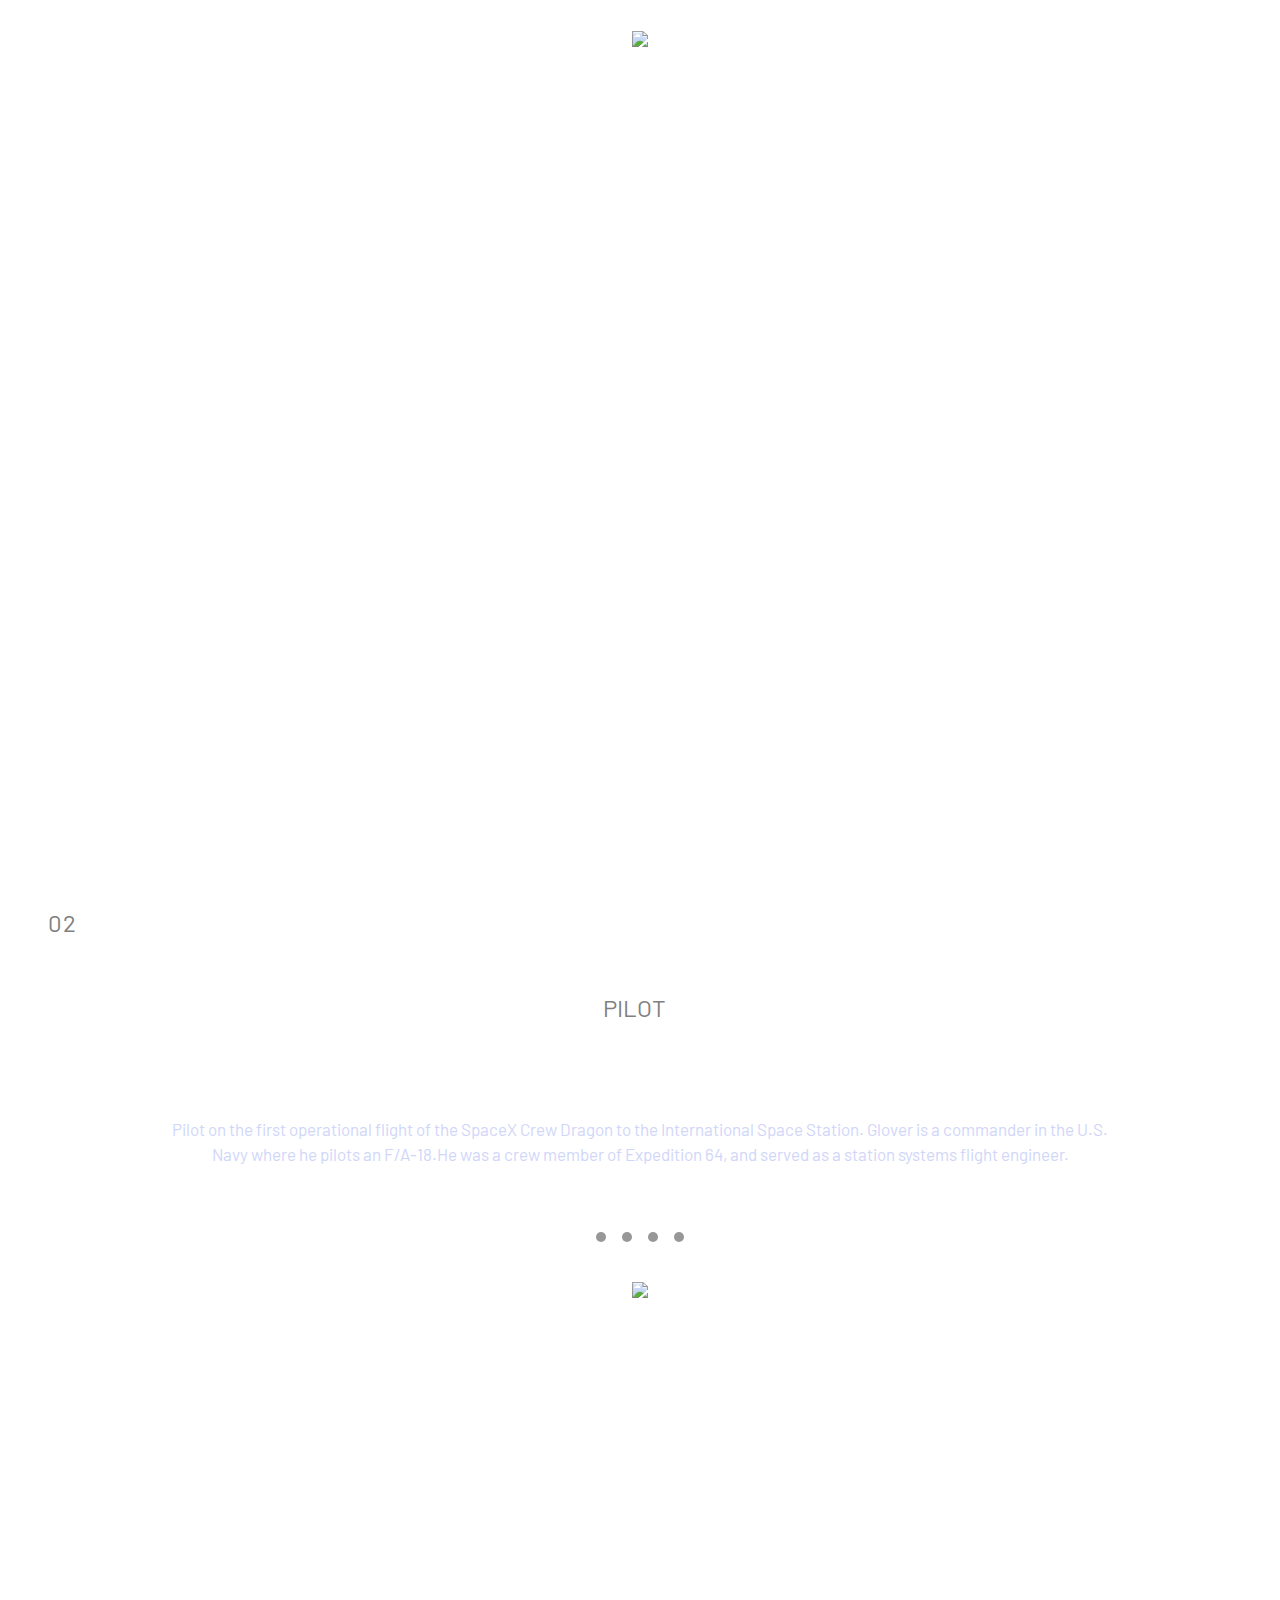
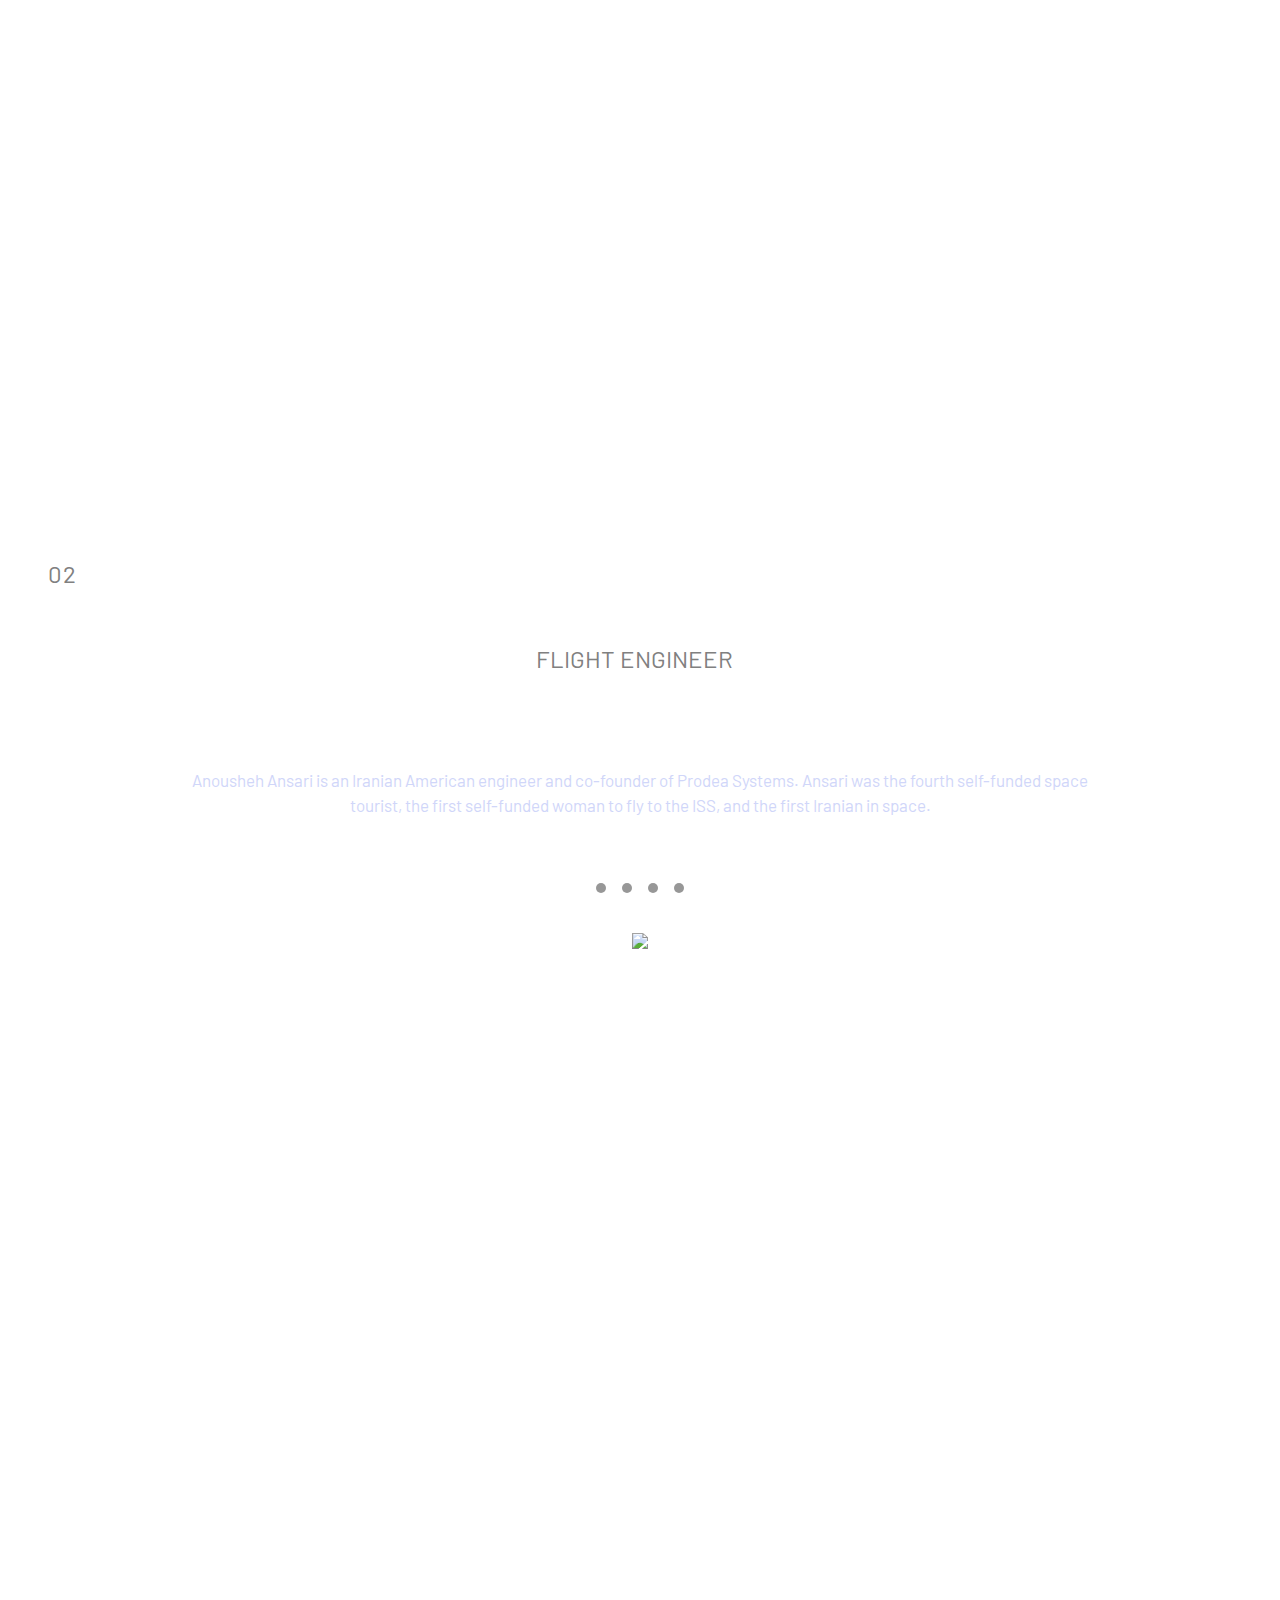
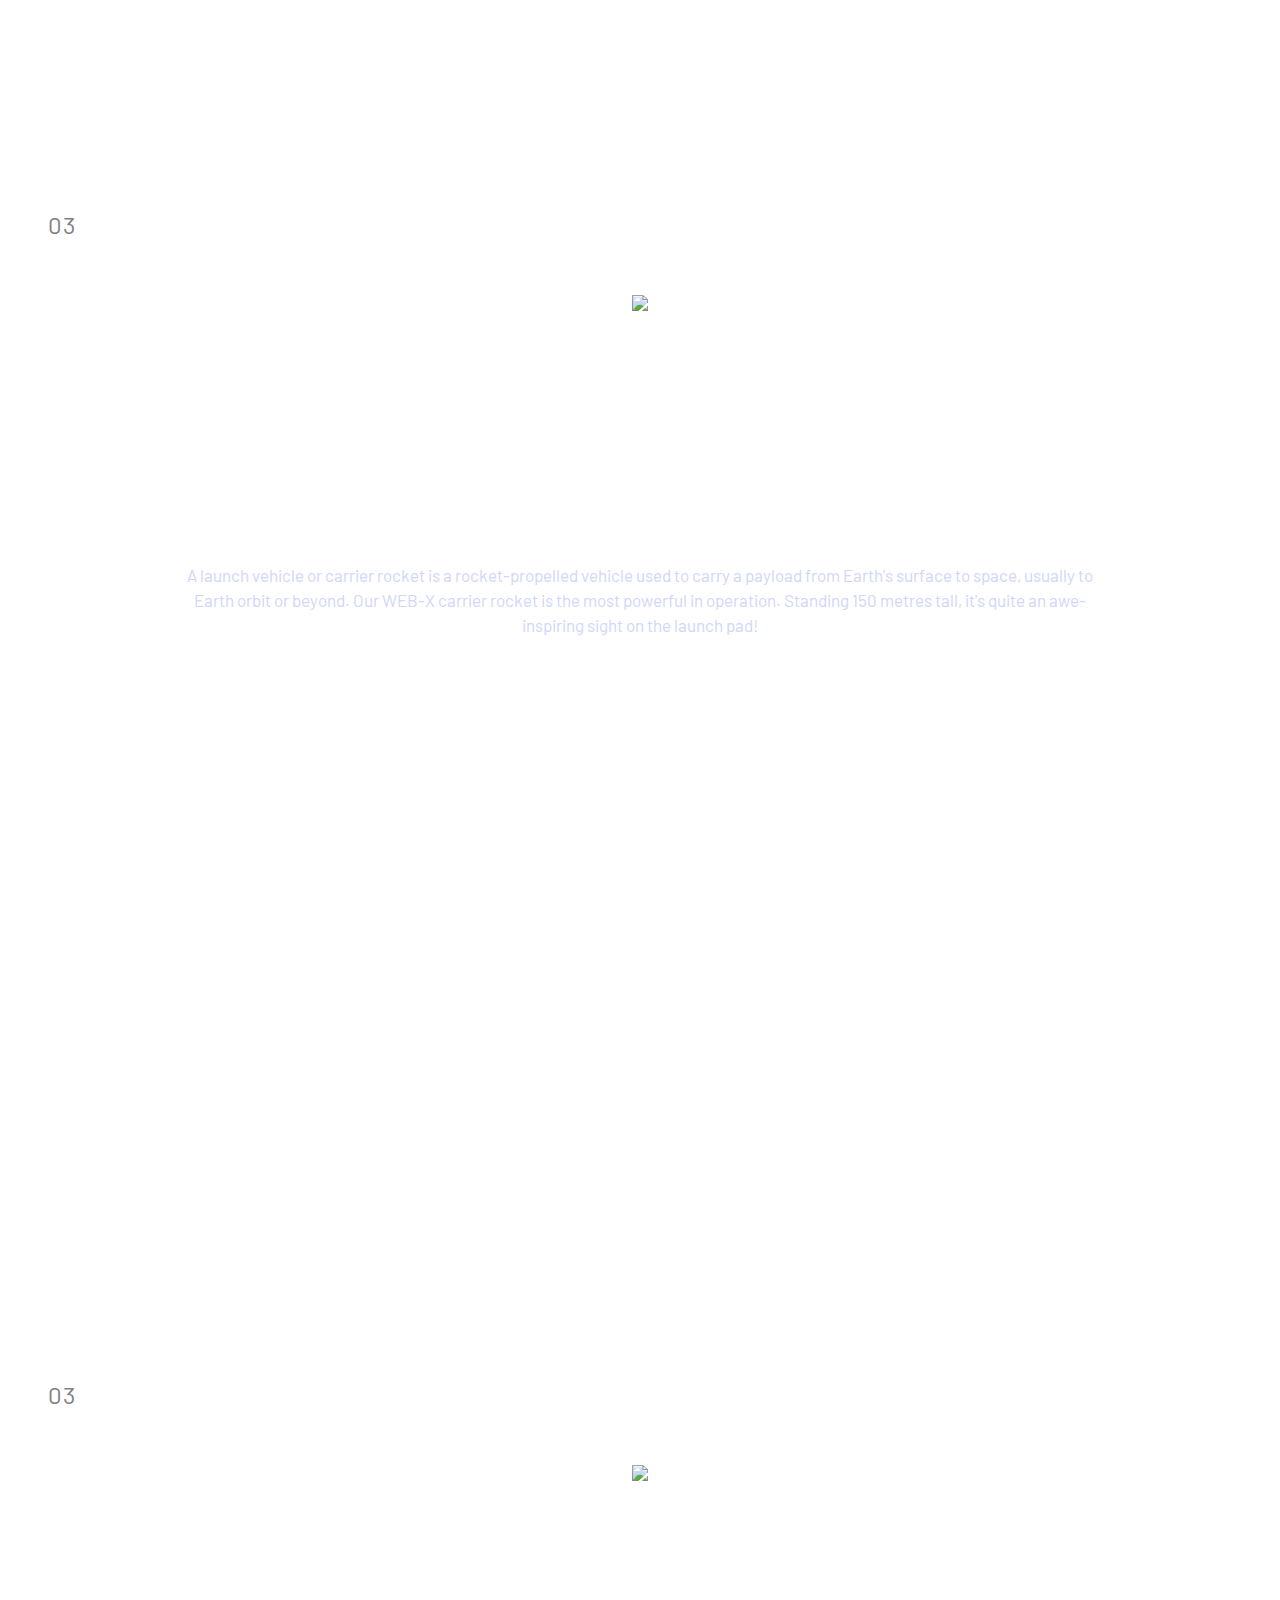
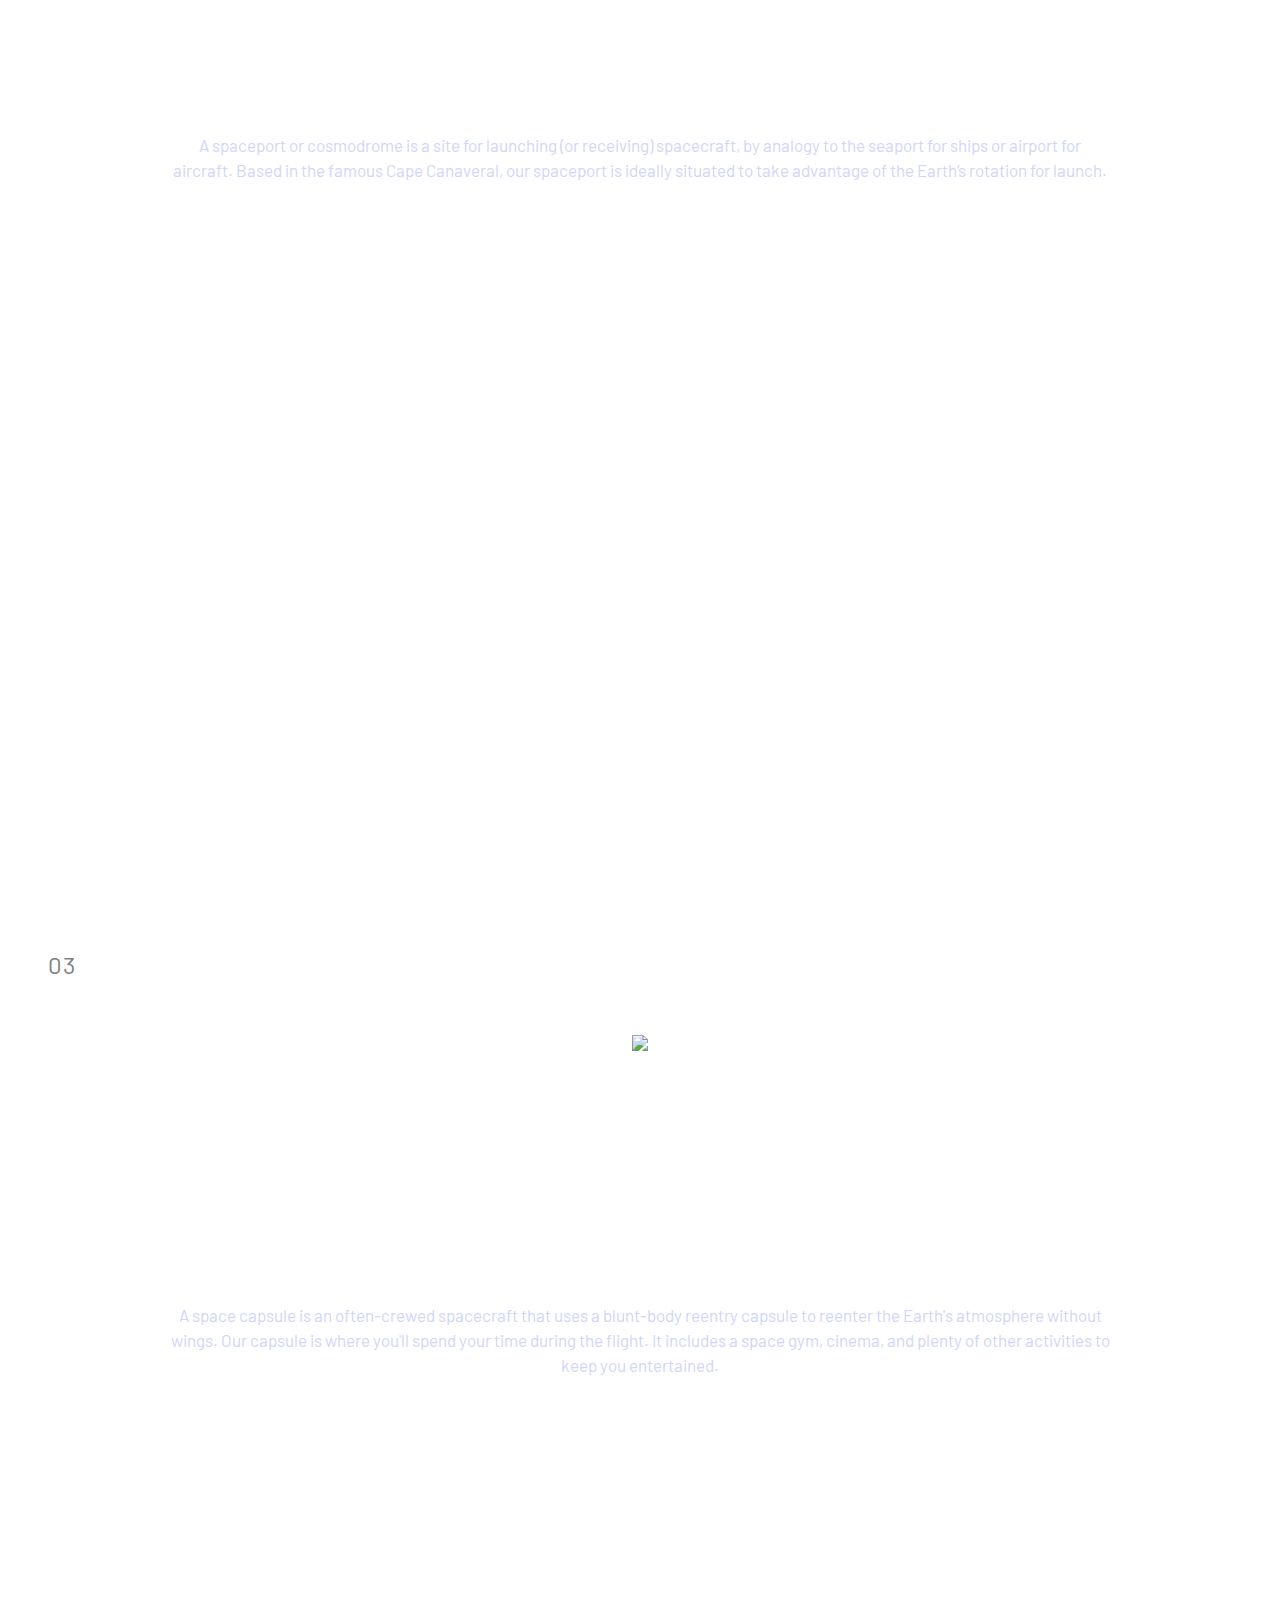
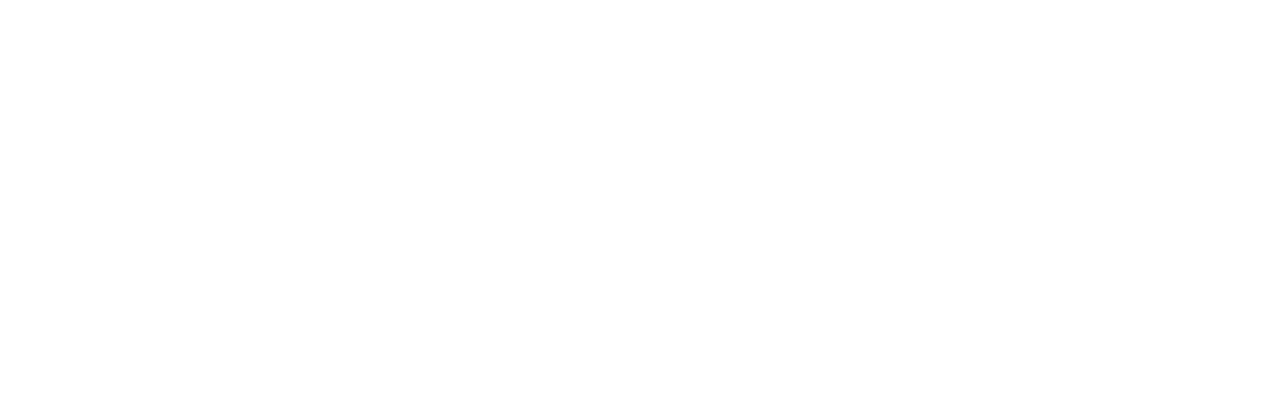
==== commit 3ff70cd2: "minor update" ====
--- a/index.html
+++ b/index.html
@@ -26,7 +26,7 @@
 </head>
 
 <body>
-  <div class="main-hero-container">
+  <div class="mobile-hero-container tablet-container">
     <div class="hero-rotate"></div>
     <div class="main-header"><img class="logo" src="spacex-icon.png">
       <button class="mobile-nav-toggle" aria-controls="primary-navigation" aria-expanded="false"><span
@@ -80,17 +80,21 @@
           sites.</p>
       </div>
       <hr>
-      <div class="bottom-facts-box-1">
-        <span class="travel-time">Avg. DISTANCE</span>
-        <span class="number-total">384,400 KM</span>
-      </div>
-      <div class="bottom-facts-box-2">
-        <span class="travel-time">Est. Travel TIme</span>
-        <span class="number-total">3 DAYS</span>
-      </div>
-
-    </div>
-  </div>
+      <div class="bottom-facts-container">
+        <div class="bottom-facts-box-1">
+          <span class="travel-time">AVG. DISTANCE</span>
+          <span class="number-total">384,400 KM</span>
+        </div>
+        <div class="bottom-facts-box-2">
+          <span class="travel-time">EST. TRAVEL TIME</span>
+          <span class="number-total">3 DAYS</span>
+        </div>
+      </div>
+
+    </div>
+  </div>
+  
+  
   <div class="mars-container">
     <div class="planet-box">
       <h6><span class="rep">01</span>PICK YOUR DESTINATION</h6>
@@ -107,17 +111,20 @@
           mountain in our solar system. It’s two and a half times the size of Everest!</p>
       </div>
       <hr>
+      <div class="bottom-facts-container">
       <div class="bottom-facts-box-1">
-        <span class="travel-time">Avg. DISTANCE</span>
+        <span class="travel-time">AVG. DISTANCE</span>
         <span class="number-total">225 MIL. KM</span>
       </div>
       <div class="bottom-facts-box-2">
-        <span class="travel-time">Est. Travel TIme</span>
+        <span class="travel-time">EST. TRAVEL TIME</span>
         <span class="number-total">9 MONTHS</span>
       </div>
-
-    </div>
-  </div>
+    </div>
+    </div>
+  </div>
+  
+  
   <div class="europa-container">
     <div class="planet-box">
       <h6><span class="rep">01</span>PICK YOUR DESTINATION</h6>
@@ -135,15 +142,16 @@
           cabin.</p>
       </div>
       <hr>
+      <div class="bottom-facts-container">
       <div class="bottom-facts-box-1">
-        <span class="travel-time">Avg. DISTANCE</span>
+        <span class="travel-time">AVG. DISTANCE</span>
         <span class="number-total">628 MIL. KM</span>
       </div>
       <div class="bottom-facts-box-2">
-        <span class="travel-time">Est. Travel TIme</span>
+        <span class="travel-time">EST. TRAVEL TIME</span>
         <span class="number-total">3 YEARS</span>
       </div>
-
+      </div>
     </div>
   </div>
 
@@ -164,19 +172,20 @@
           cabin.</p>
       </div>
       <hr>
+      <div class="bottom-facts-container">
       <div class="bottom-facts-box-1">
-        <span class="travel-time">Avg. DISTANCE</span>
+        <span class="travel-time">AVG. DISTANCE</span>
         <span class="number-total">1.6 BIL. KM KM</span>
       </div>
       <div class="bottom-facts-box-2">
-        <span class="travel-time">Est. Travel TIme</span>
+        <span class="travel-time">EST. TRAVEL TIME</span>
         <span class="number-total">7 YEARS</span>
       </div>
-
-    </div>
-  </div>
-
-  <div class="main-pilot-container">
+      </div>
+    </div>
+  </div>
+
+  <div class="main-pilot-container tablet-pilot-container">
     <div class="planet-box">
       <h6><span class="rep">02</span>MEET YOUR CREW</h6>
       <img class="pilot-img" src="first-pilot.png">
@@ -193,10 +202,20 @@
         <p class="pilot-text">Douglas Gerald Hurley is an American engineer, former Marine Corps pilot and former NASA
           astronaut. He launched into space for the third time as commander of Crew Dragon Demo-2.</p>
       </div>
-
-    </div>
-  </div>
-  <div class="main-pilot-container">
+      <div class="tablet-accent-box">
+        <span class="accent-dot"></span>
+        <span class="accent-dot"></span>
+        <span class="accent-dot"></span>
+        <span class="accent-dot"></span>
+      </div>
+      <div class="tablet-img-box">
+        <img class="tablet-pilot-img" src="tablet-pilot.png">
+      </div>
+    </div>
+  </div>
+  
+  
+  <div class="main-pilot-container tablet-pilot-container">
     <div class="planet-box">
       <h6><span class="rep">02</span>MEET YOUR CREW</h6>
       <img class="pilot-img" src="second-pilot.png">
@@ -214,10 +233,20 @@
           Linux-based Ubuntu operating system. Shuttleworth became the first South African to travel to space as a space
           tourist.</p>
       </div>
-
-    </div>
-  </div>
-  <div class="main-pilot-container">
+      <div class="tablet-accent-box">
+        <span class="accent-dot"></span>
+        <span class="accent-dot"></span>
+        <span class="accent-dot"></span>
+        <span class="accent-dot"></span>
+      </div>
+      <div class="tablet-img-box">
+        <img class="tablet-pilot-img" src="tablet-pilot-2.png">
+      </div>
+    </div>
+  </div>
+  
+  
+  <div class="main-pilot-container tablet-pilot-container">
     <div class="planet-box">
       <h6><span class="rep">02</span>MEET YOUR CREW</h6>
       <img class="pilot-img" src="third-pilot.png">
@@ -229,17 +258,27 @@
         <span class="accent-dot"></span>
       </div>
       <div class="planet-text-box">
-        <span class="rep">pilot</span>
+        <span class="rep">PILOT</span>
         <p class="pilot-name">VICTOR GLOVER</p>
         <p class="pilot-text">Pilot on the first operational flight of the SpaceX Crew Dragon to the International Space
           Station. Glover is a commander in the U.S. Navy where he pilots an F/A-18.He was a crew member of Expedition
           64, and served as a station systems flight engineer. </p>
       </div>
-
-    </div>
-  </div>
-
-  <div class="main-pilot-container">
+      <div class="tablet-accent-box">
+        <span class="accent-dot"></span>
+        <span class="accent-dot"></span>
+        <span class="accent-dot"></span>
+        <span class="accent-dot"></span>
+      </div>
+      <div class="tablet-img-box">
+        <img class="tablet-pilot-img" src="tablet-pilot-3.png">
+      </div>
+    </div>
+
+  </div>
+  
+
+  <div class="main-pilot-container tablet-pilot-container">
     <div class="planet-box">
       <h6><span class="rep">02</span>MEET YOUR CREW</h6>
       <img class="pilot-img" src="4th-pilot.png">
@@ -257,9 +296,19 @@
           was the fourth self-funded space tourist, the first self-funded woman to fly to the ISS, and the first Iranian
           in space. </p>
       </div>
-
-    </div>
-  </div>
+      <div class="tablet-accent-box">
+        <span class="accent-dot"></span>
+        <span class="accent-dot"></span>
+        <span class="accent-dot"></span>
+        <span class="accent-dot"></span>
+      </div>
+      <div class="tablet-img-box">
+        <img class="tablet-pilot-img" src="tablet-pilot-4.png">
+      </div>
+    </div>
+
+  </div>
+  
   <div class="main-tech-container">
     <div class="planet-box">
       <h6><span class="rep">03</span>SPACE LAUNCH 101</h6>
@@ -272,11 +321,14 @@
       <div class="planet-text-box">
         <span class="term">THE TERMINOLOGY ...</span>
         <p class="pilot-name">LAUNCH VEHICLE</p>
-        <p class="pilot-text">A launch vehicle or carrier rocket is a rocket-propelled vehicle used to carry a payload from Earth's surface to space, usually to Earth orbit or beyond. Our WEB-X carrier rocket is the most powerful in operation. Standing 150 metres tall, it's quite an awe-inspiring sight on the launch pad! </p>
-      </div>
-
-    </div>
-  </div>
+        <p class="pilot-text">A launch vehicle or carrier rocket is a rocket-propelled vehicle used to carry a payload
+          from Earth's surface to space, usually to Earth orbit or beyond. Our WEB-X carrier rocket is the most powerful
+          in operation. Standing 150 metres tall, it's quite an awe-inspiring sight on the launch pad! </p>
+      </div>
+    </div>
+  </div>
+  
+  
   <div class="main-tech-container">
     <div class="planet-box">
       <h6><span class="rep">03</span>SPACE LAUNCH 101</h6>
@@ -289,11 +341,14 @@
       <div class="planet-text-box">
         <span class="term">THE TERMINOLOGY ...</span>
         <p class="pilot-name">SPACEPORT</p>
-        <p class="pilot-text">A spaceport or cosmodrome is a site for launching (or receiving) spacecraft, by analogy to the seaport for ships or airport for aircraft. Based in the famous Cape Canaveral, our spaceport is ideally situated to take advantage of the Earth’s rotation for launch.</p>
-      </div>
-
-    </div>
-  </div>
+        <p class="pilot-text">A spaceport or cosmodrome is a site for launching (or receiving) spacecraft, by analogy to
+          the seaport for ships or airport for aircraft. Based in the famous Cape Canaveral, our spaceport is ideally
+          situated to take advantage of the Earth’s rotation for launch.</p>
+      </div>
+
+    </div>
+  </div>
+  
   <div class="main-tech-container">
     <div class="planet-box">
       <h6><span class="rep">03</span>SPACE LAUNCH 101</h6>
@@ -306,7 +361,9 @@
       <div class="planet-text-box">
         <span class="term">THE TERMINOLOGY ...</span>
         <p class="pilot-name">SPACE CAPSULE</p>
-        <p class="pilot-text">A space capsule is an often-crewed spacecraft that uses a blunt-body reentry capsule to reenter the Earth's atmosphere without wings. Our capsule is where you'll spend your time during the flight. It includes a space gym, cinema, and plenty of other activities to keep you entertained.</p>
+        <p class="pilot-text">A space capsule is an often-crewed spacecraft that uses a blunt-body reentry capsule to
+          reenter the Earth's atmosphere without wings. Our capsule is where you'll spend your time during the flight.
+          It includes a space gym, cinema, and plenty of other activities to keep you entertained.</p>
       </div>
 
     </div>
--- a/style.css
+++ b/style.css
@@ -4,8 +4,8 @@
     height: 500vh;
     font-family: barlow;
 }
-.main-hero-container{
-    background-image: url(hero_image.jpeg);
+.mobile-hero-container{
+    background-image: url(mob-hero.png);
     background-size: cover;
     height: 140vh;
     display: flex;
@@ -113,7 +113,8 @@
         align-items: center;
         justify-content: center;
         margin-top: 8em;
-        
+        border: 1px solid black;
+       opacity: .9;
     }
 h3{
     width:440px;
@@ -125,14 +126,12 @@
 
 }
 h4 { 
-    width:300px;
-    height: 150px;
     line-height: 25px;
     text-align: center;
     font-size:18px;
     font-family: barlow;
     font-weight: 400;
-    
+    color: #D0D6F9;
     
 
 }
@@ -148,6 +147,7 @@
     font-weight: lighter;
     line-height: 24px;
     font-size: 20px;
+    letter-spacing: 1.5px;
 }
 .moon-container, .mars-container, .titan-container, .europa-container{
     height: 140vh;
@@ -219,35 +219,44 @@
     font-family: bellefair;
 }
 p{
-    font-size: 16px;
+    font-size: 17px;
     font-weight: 400;
     line-height: 25px;
     text-align: center;
     padding-bottom: 25px;
-    padding-left: 50px;
-    padding-right: 50px;
+    margin-left: 10em;
+    margin-right: 10em;
     color: #D0D6F9;
 
 }
 hr{
-    width: 90%;
+    width: 80%;
     height: 1px;
     color: #383B4B;
     border-top: none;
     border-right: none;
     border-left: none;
     border-bottom: 1px solid #383B4B;
-   
-}
-.bottom-facts-box-1{
-    padding-bottom: 20px;
-}
+    
+   
+}
+.bottom-facts-container{
+    display: flex;
+    flex-direction: column;
+    flex-wrap: wrap;
+   width:100%;
+   
+}
+
 
 .bottom-facts-box-1, .bottom-facts-box-2{
     display: flex;
-    flex-direction: column;
+   flex-direction: column;
     gap: 1.5em;
     padding-top: 20px;
+    
+   
+    
     
 }
 
@@ -302,11 +311,10 @@
     font-size: 28px;
     font-family: bellefair;
     margin-bottom: 0;
-    color: whiteadd;
+    color: white;
 }
 .pilot-text{
-    padding-left: 50px;
-    padding-right: 50px;
+    
     font: 18px;
     color: #D0D6F9;
     
@@ -356,6 +364,47 @@
 }
 .term{
     font-size: 18px;
+} 
+@media ( min-width: 40em) {
+    .bottom-facts-container{
+        display: flex;
+        flex-direction: row;
+        justify-content: center;
+       width:100%;
+       gap: 8em;
+    }
+    hr{
+        display: none;
+    }
+    h6{
+        text-align: left;
+        margin-left: 2em;
+    }
+   .accent-list-box {
+       display: none;
+   }
+    .pilot-img{
+        display: none;
+    }
+    .tablet-accent-box{
+        
+            display: flex;
+            align-items: center;
+            justify-content: center;
+            gap: 1em;
+            margin-top: 40px;
+            margin-bottom: 40px;
+         
+    }
+    .tablet-pilot-container{
+        height: 139vh;
+
+    }
+    .tablet-img-box{
+        object-position: bottom;
+       
+    }
+    
 }
 
 
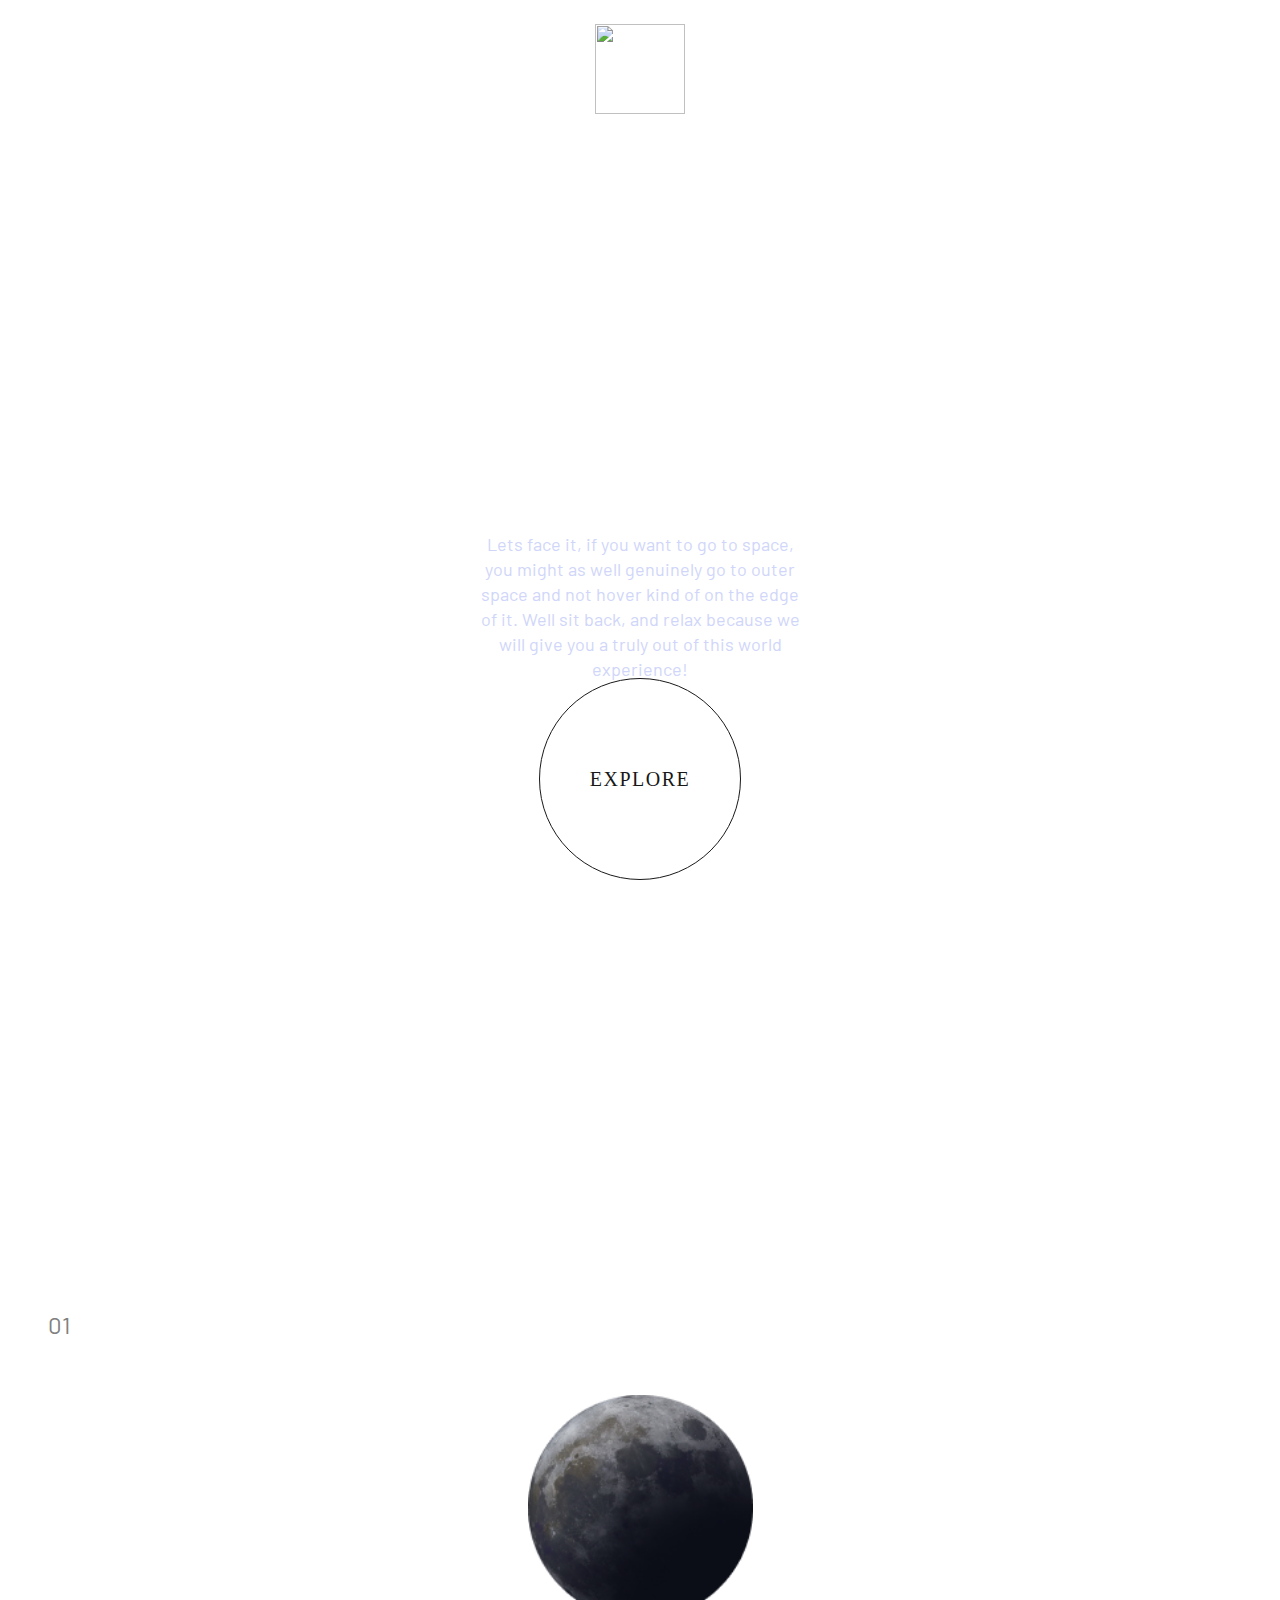
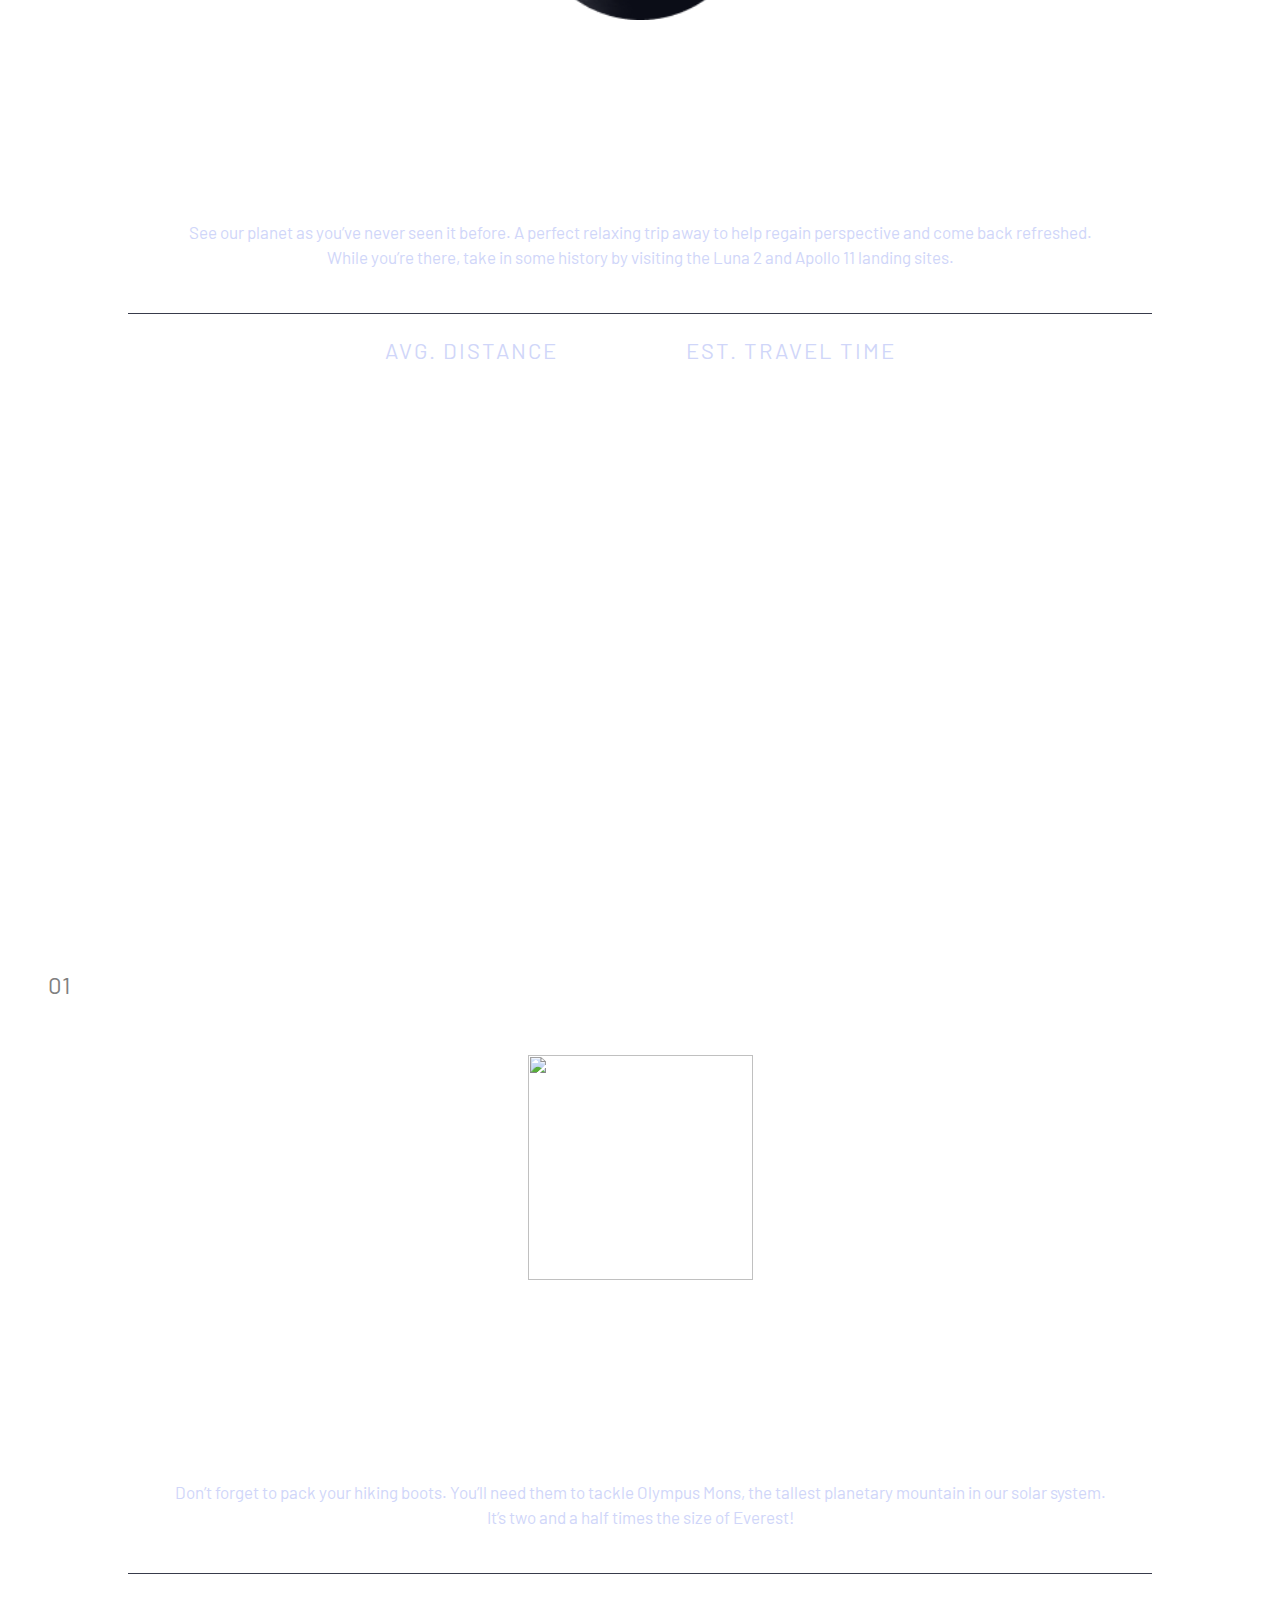
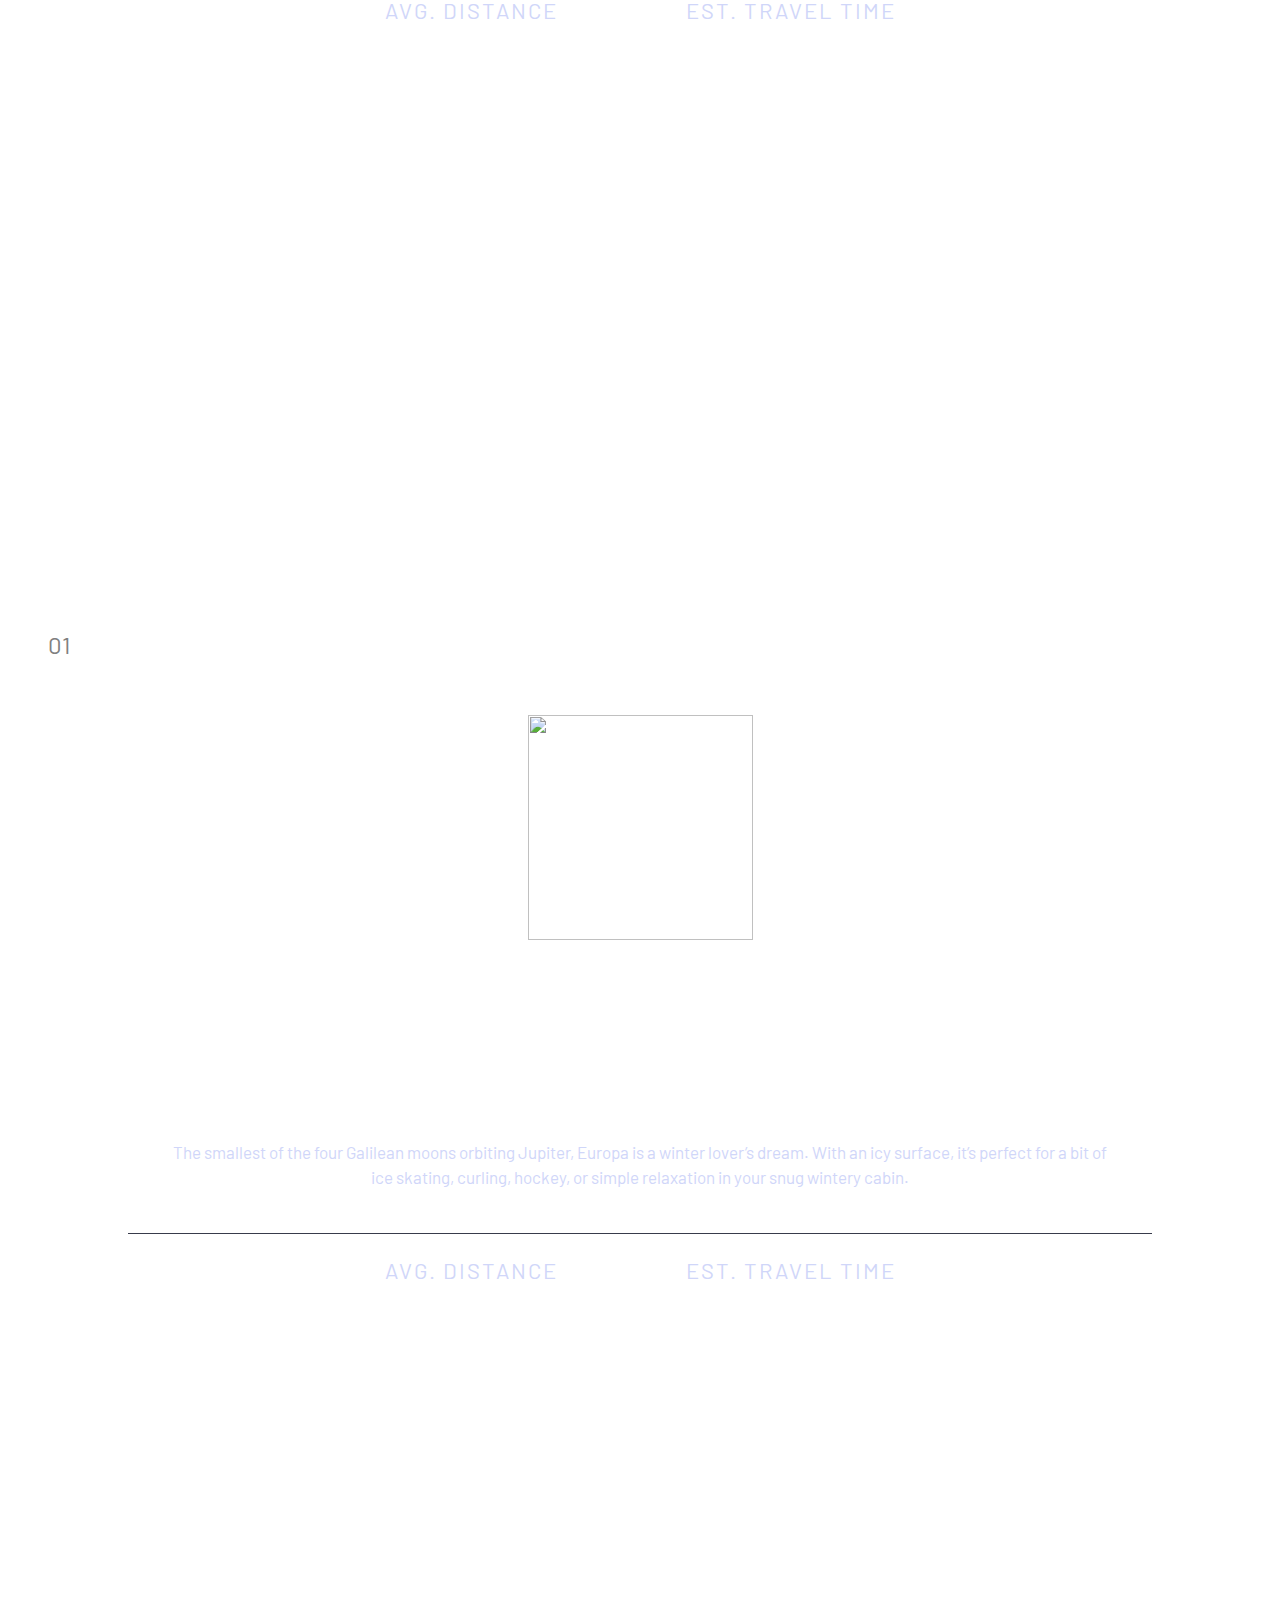
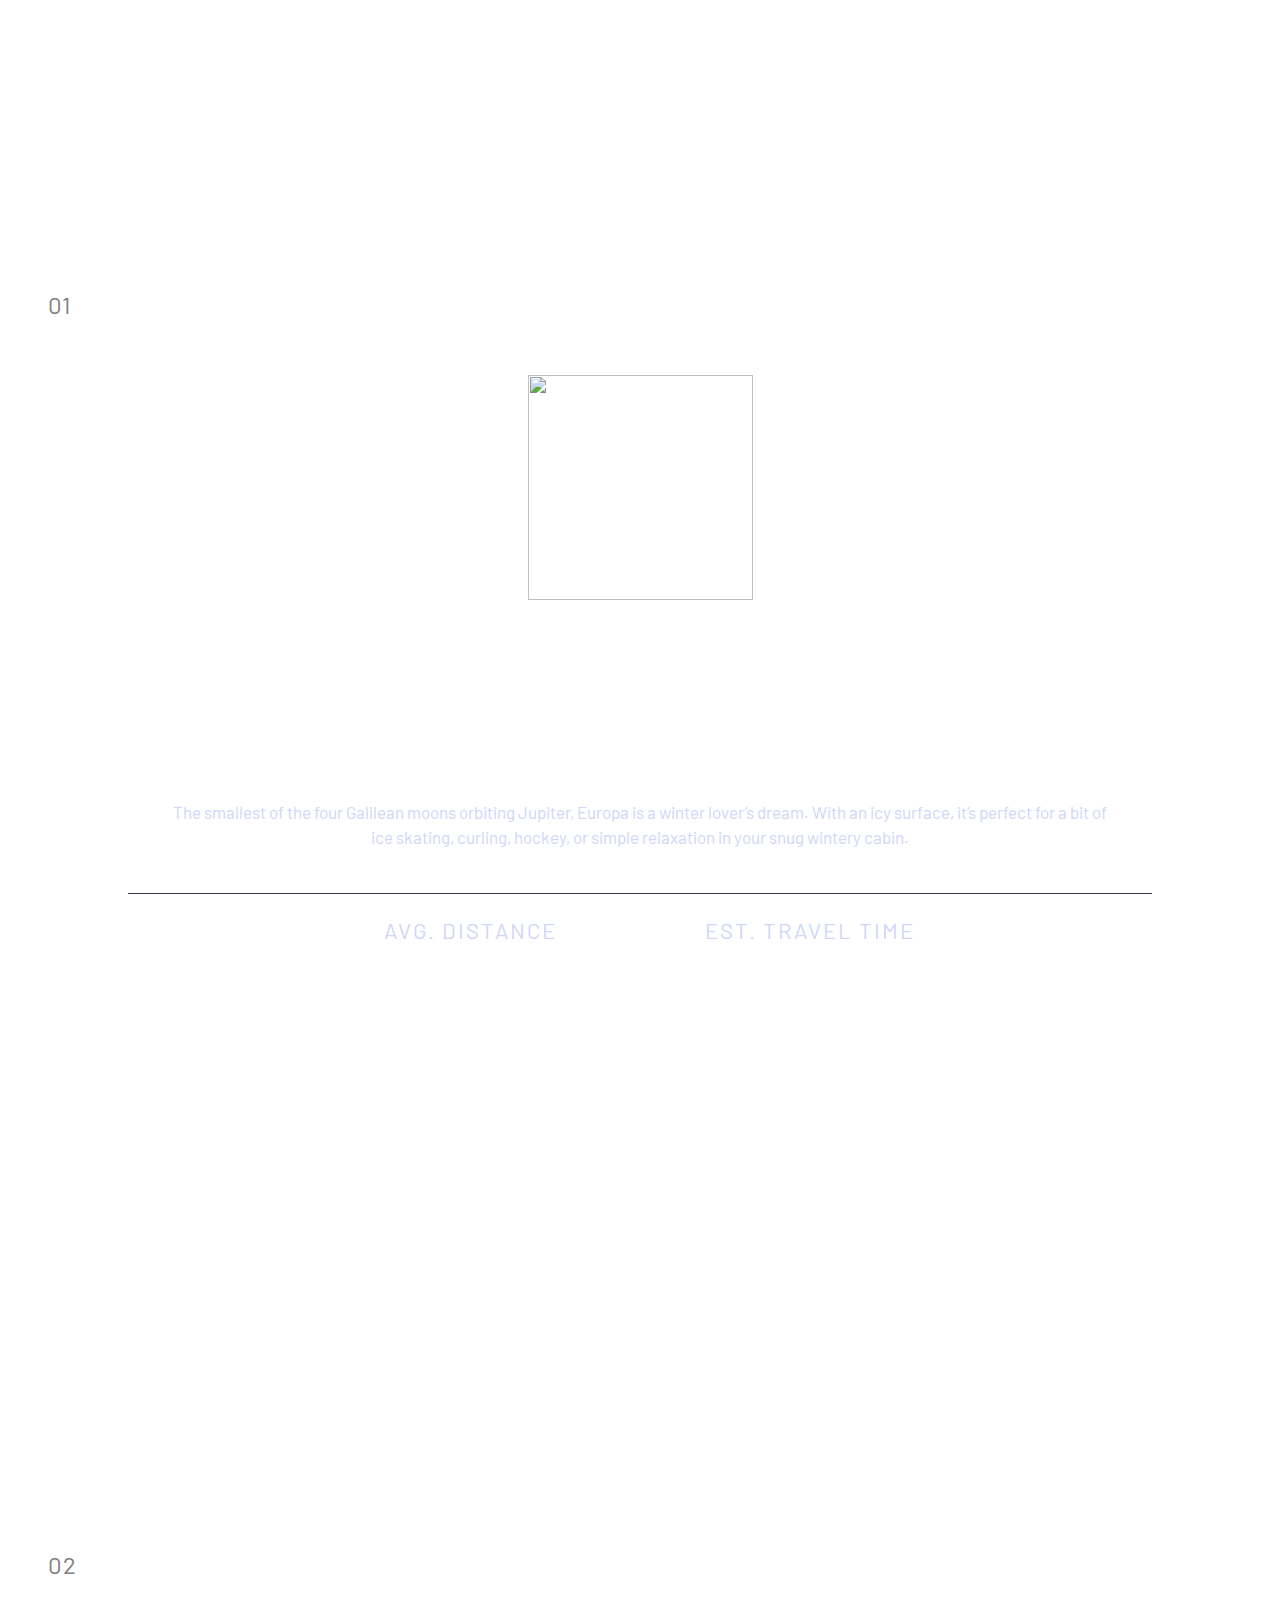
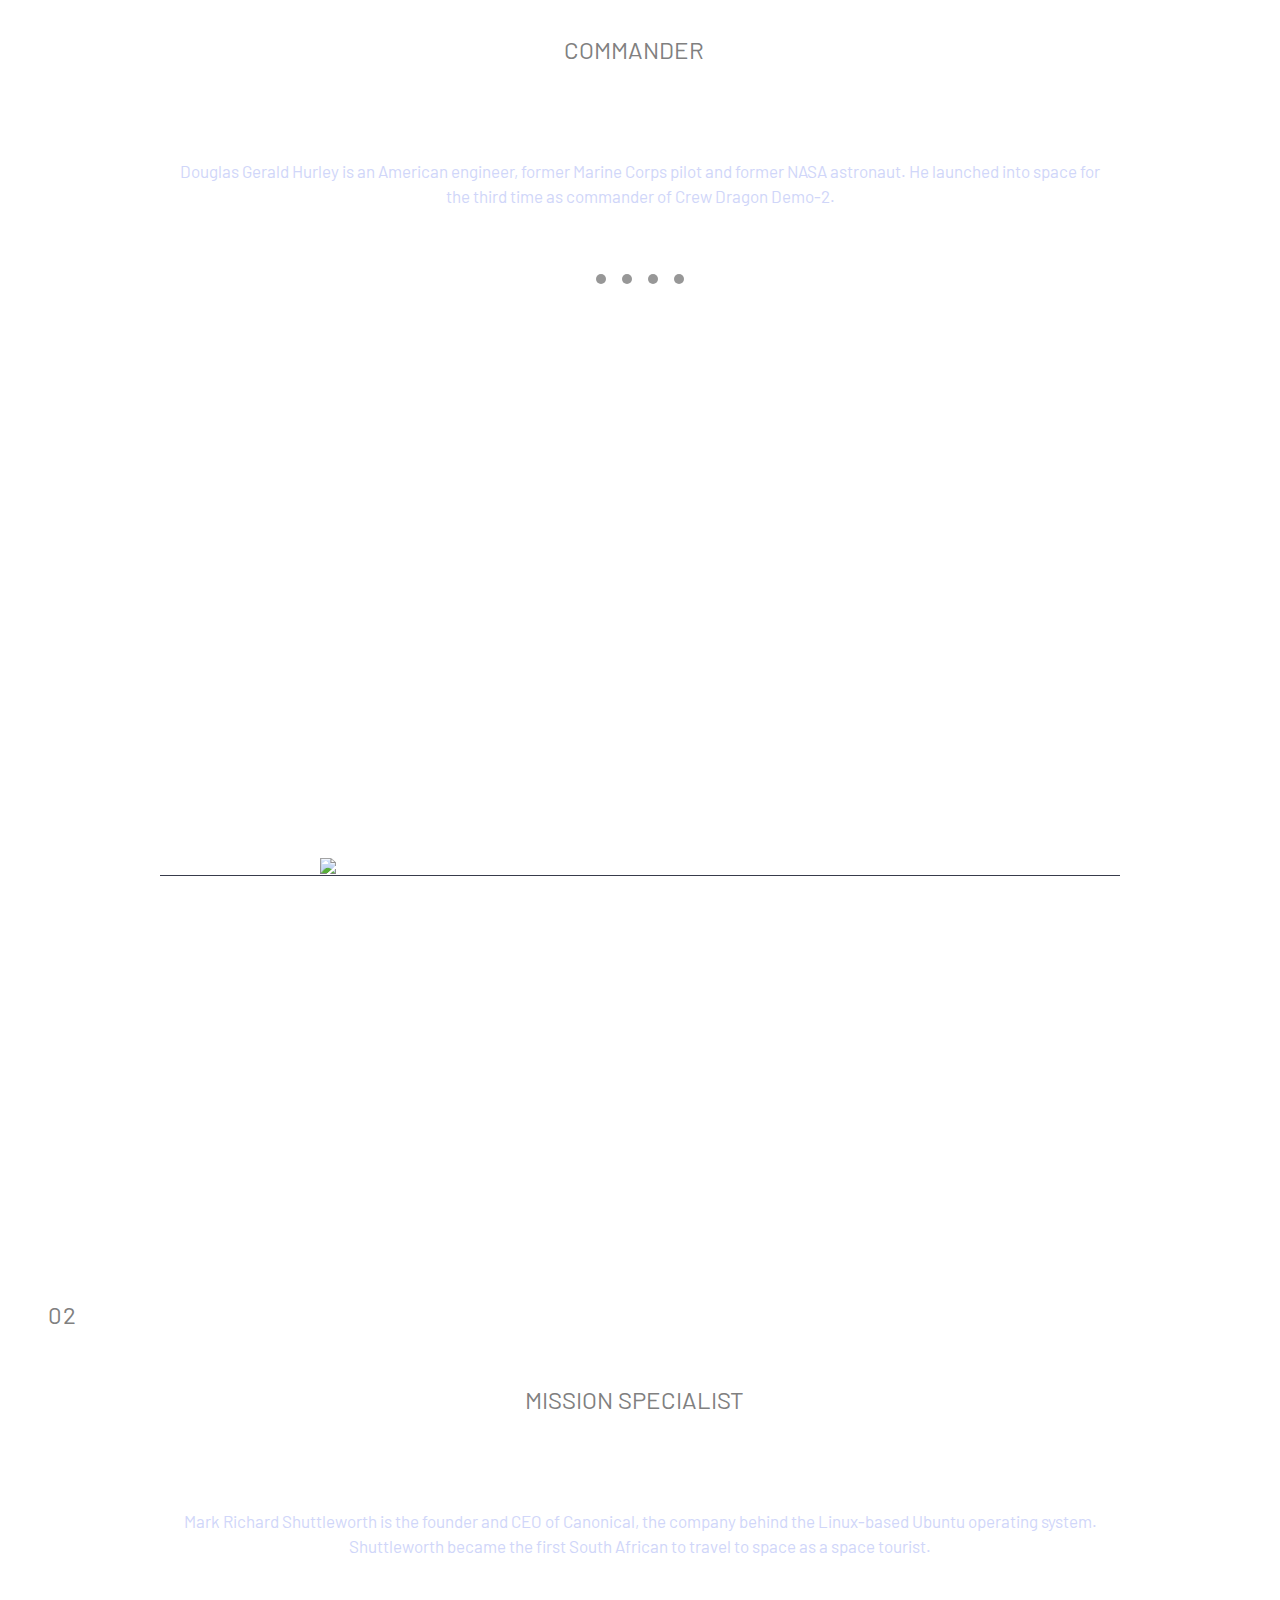
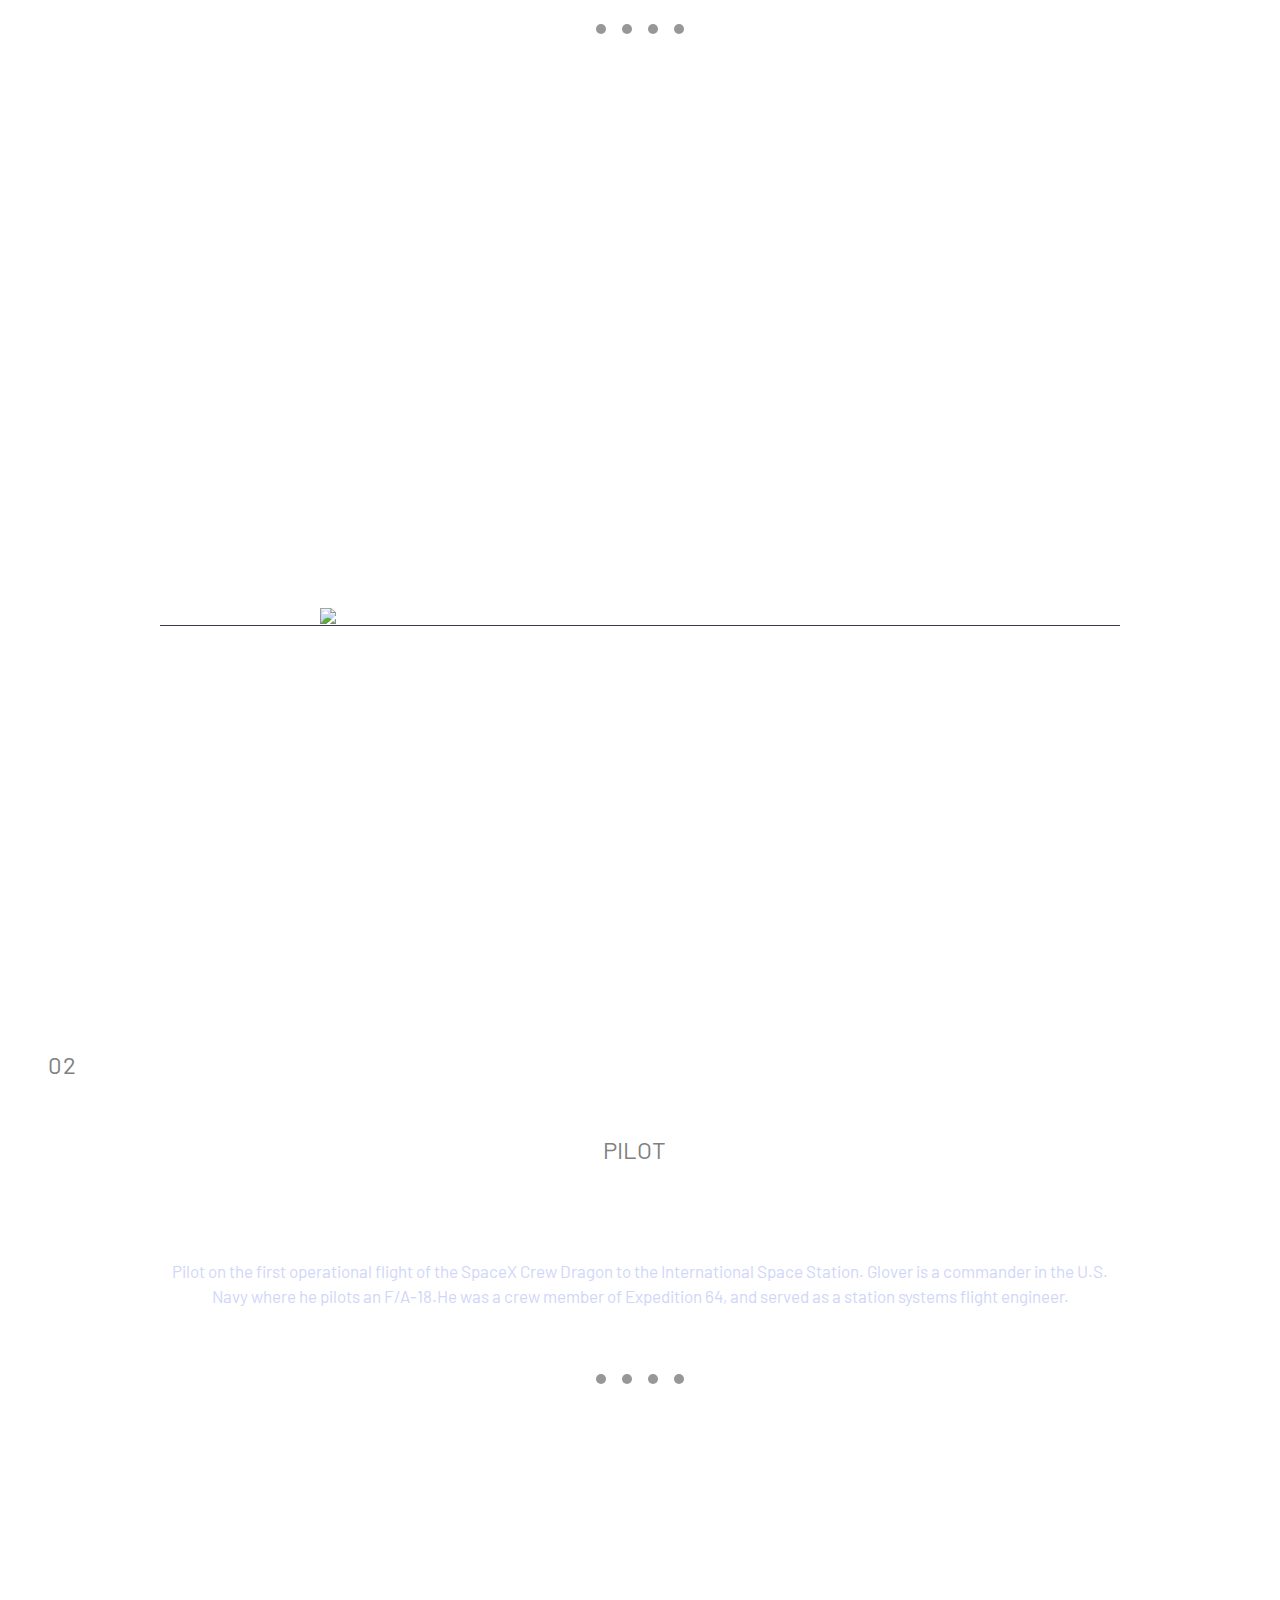
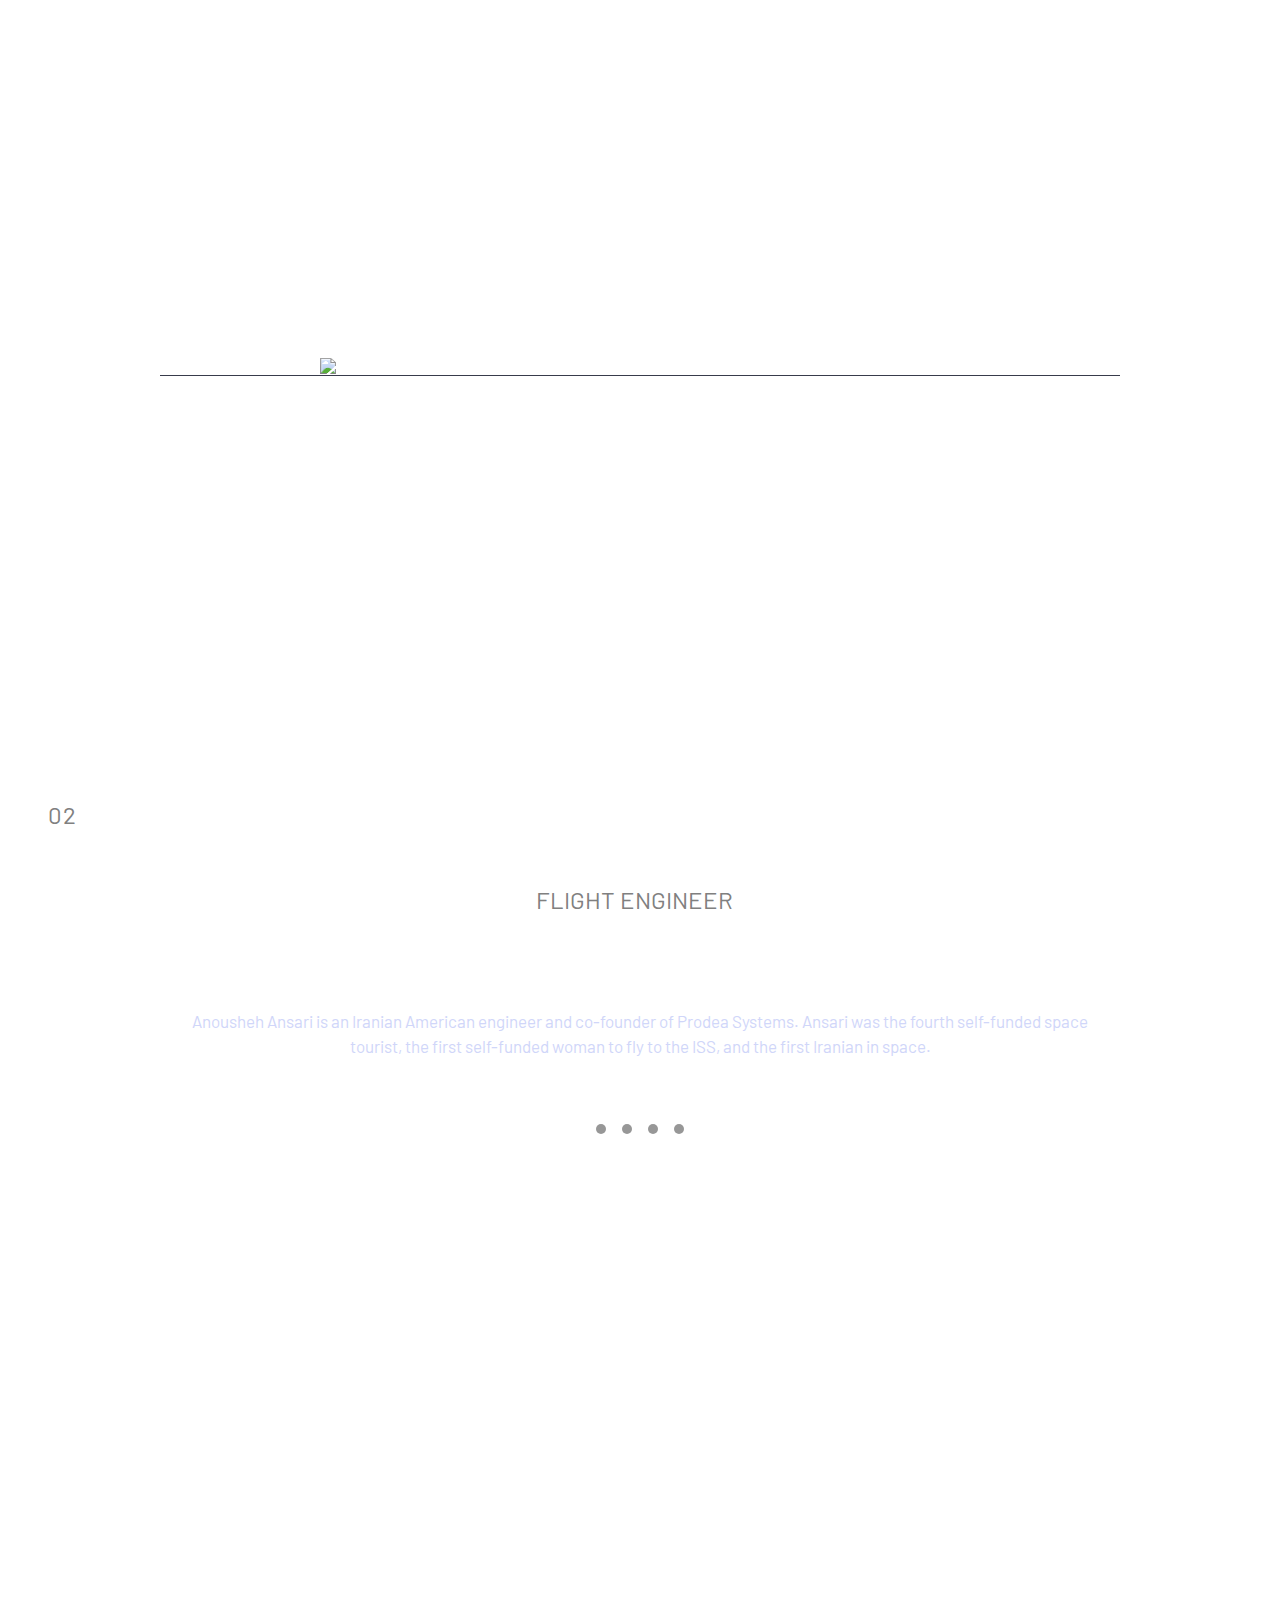
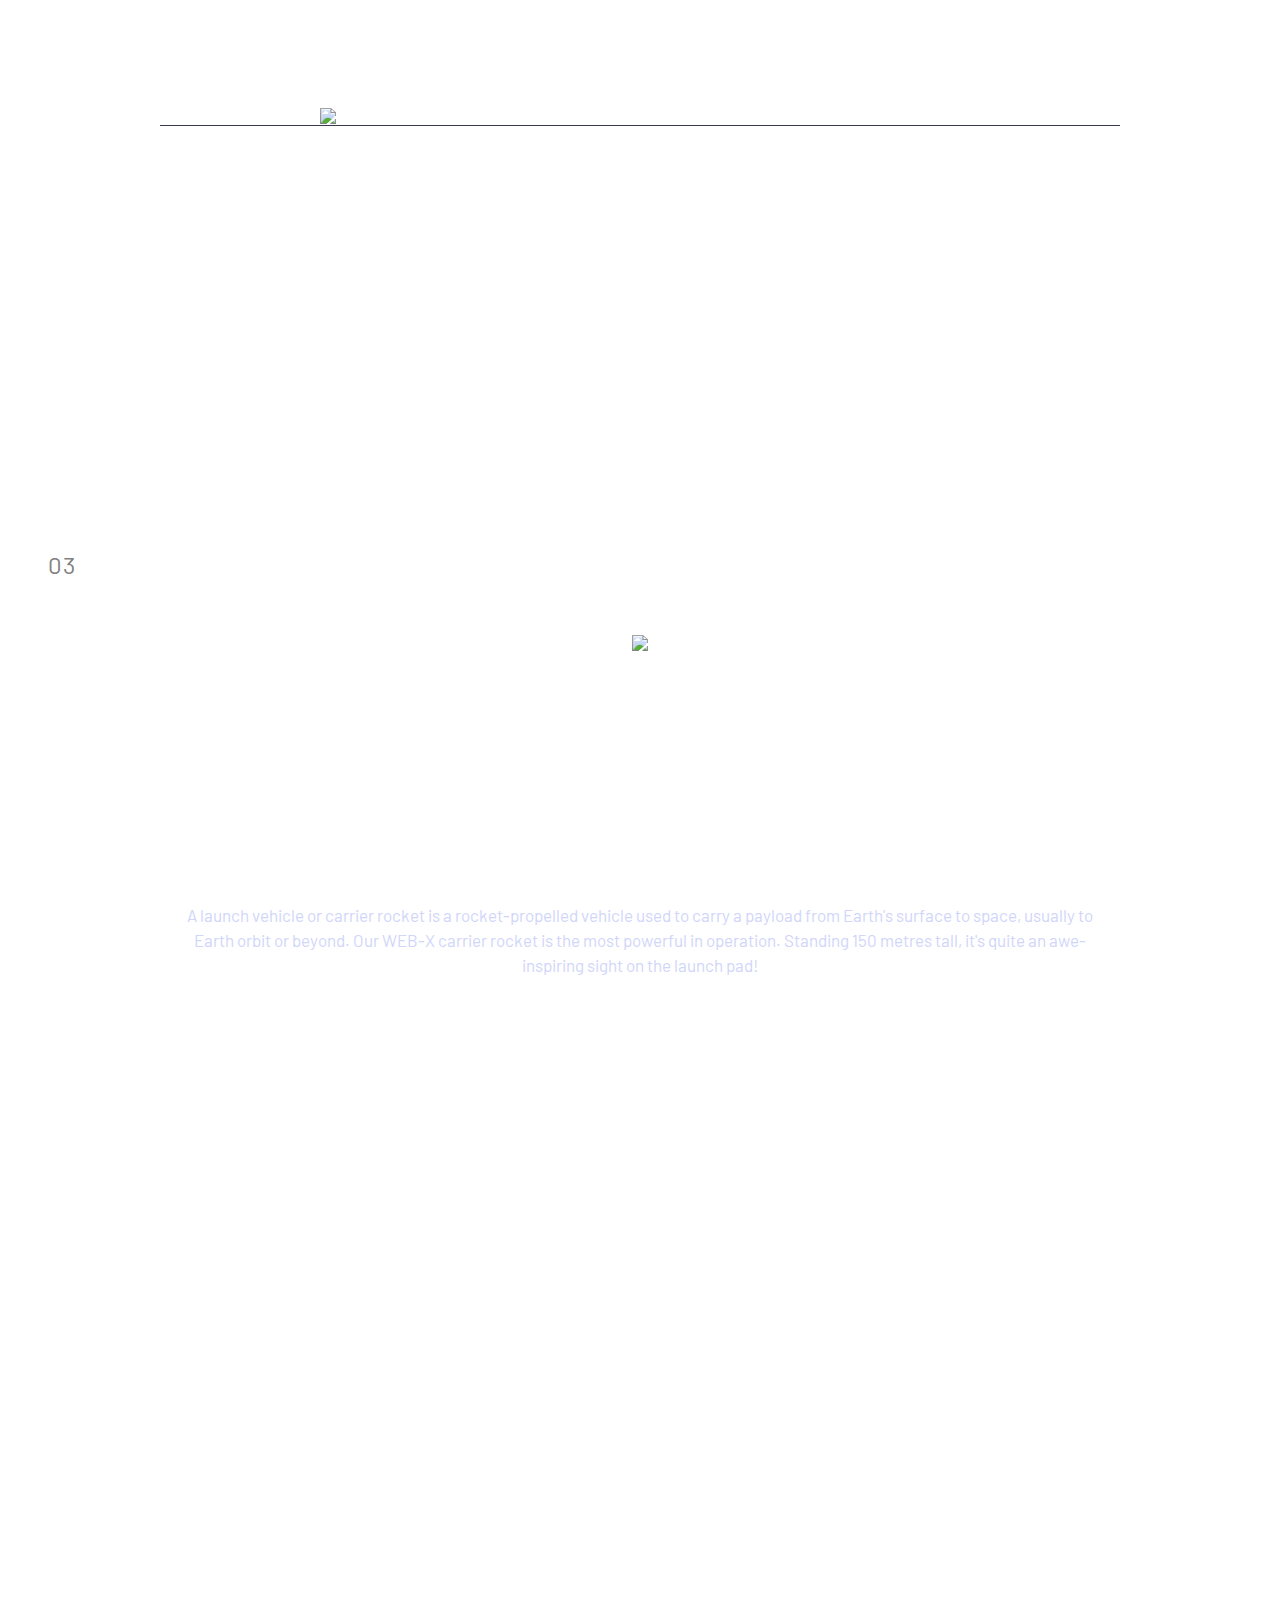
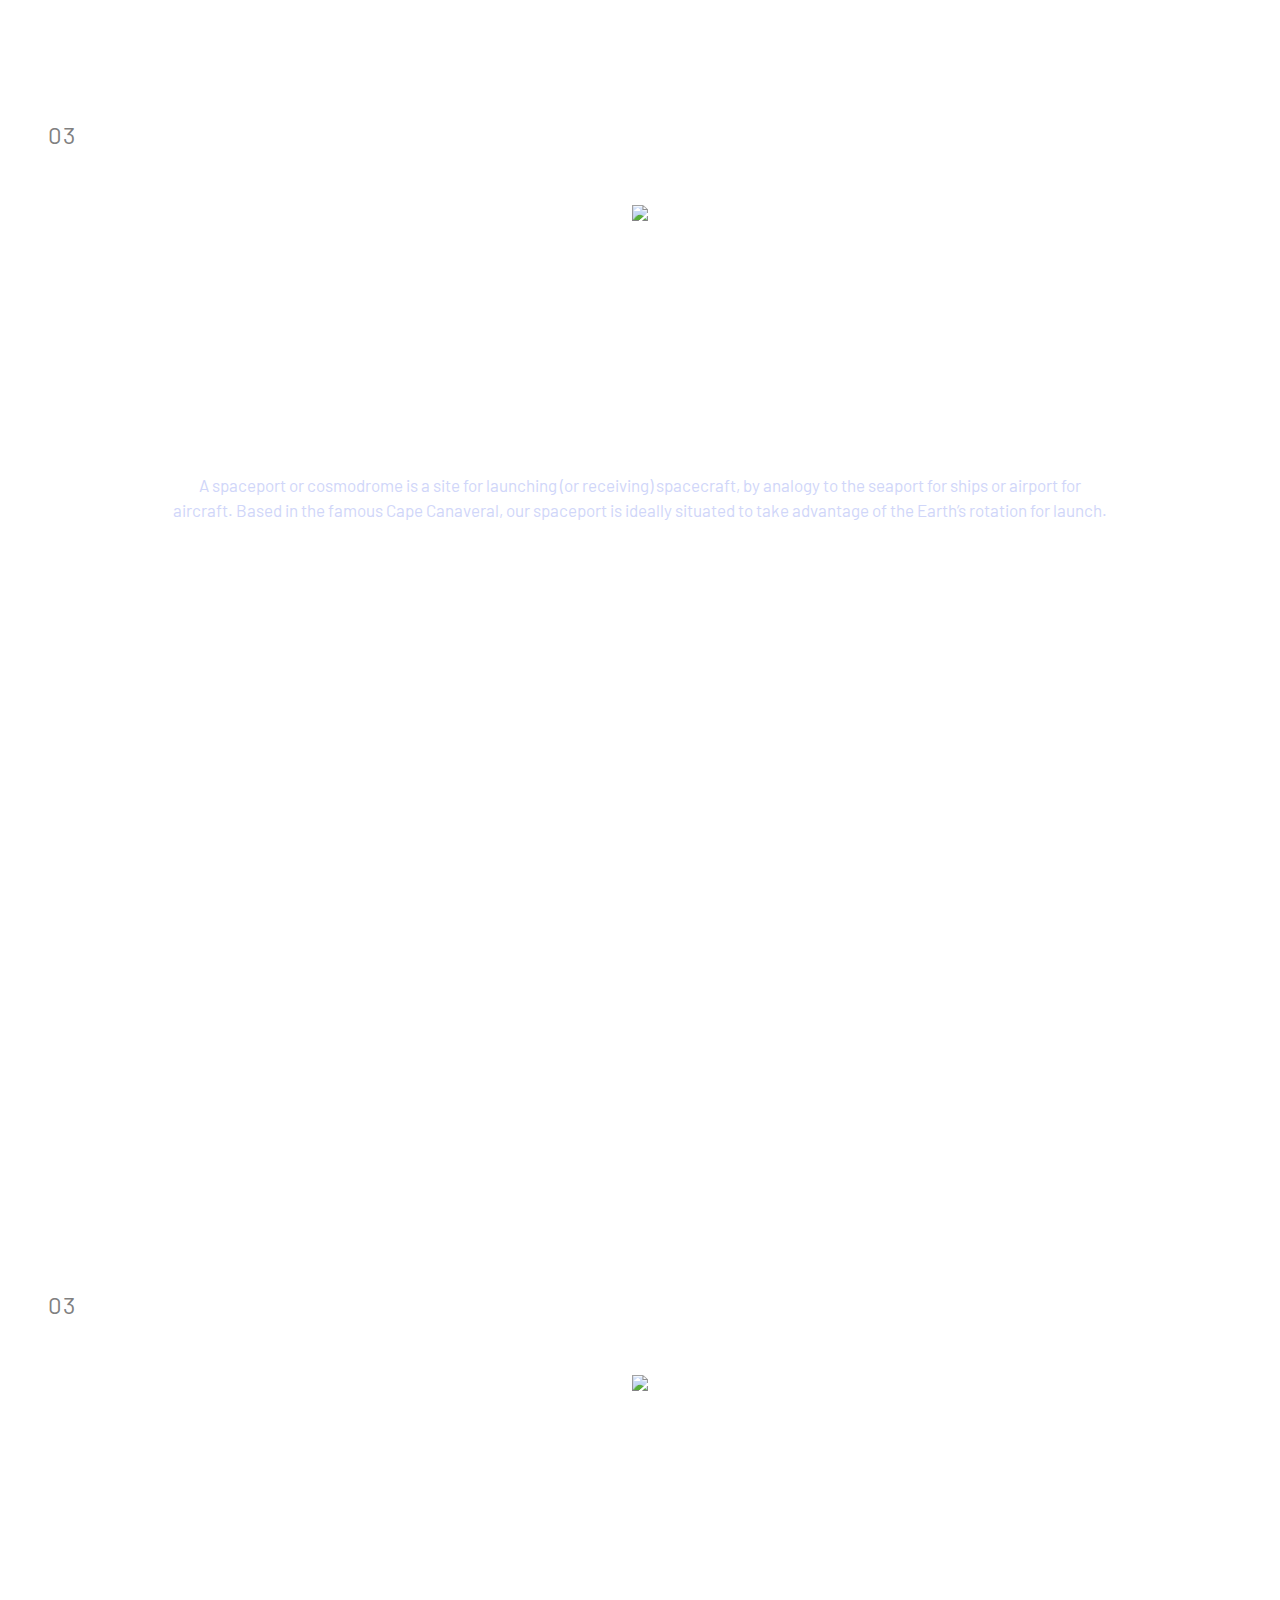
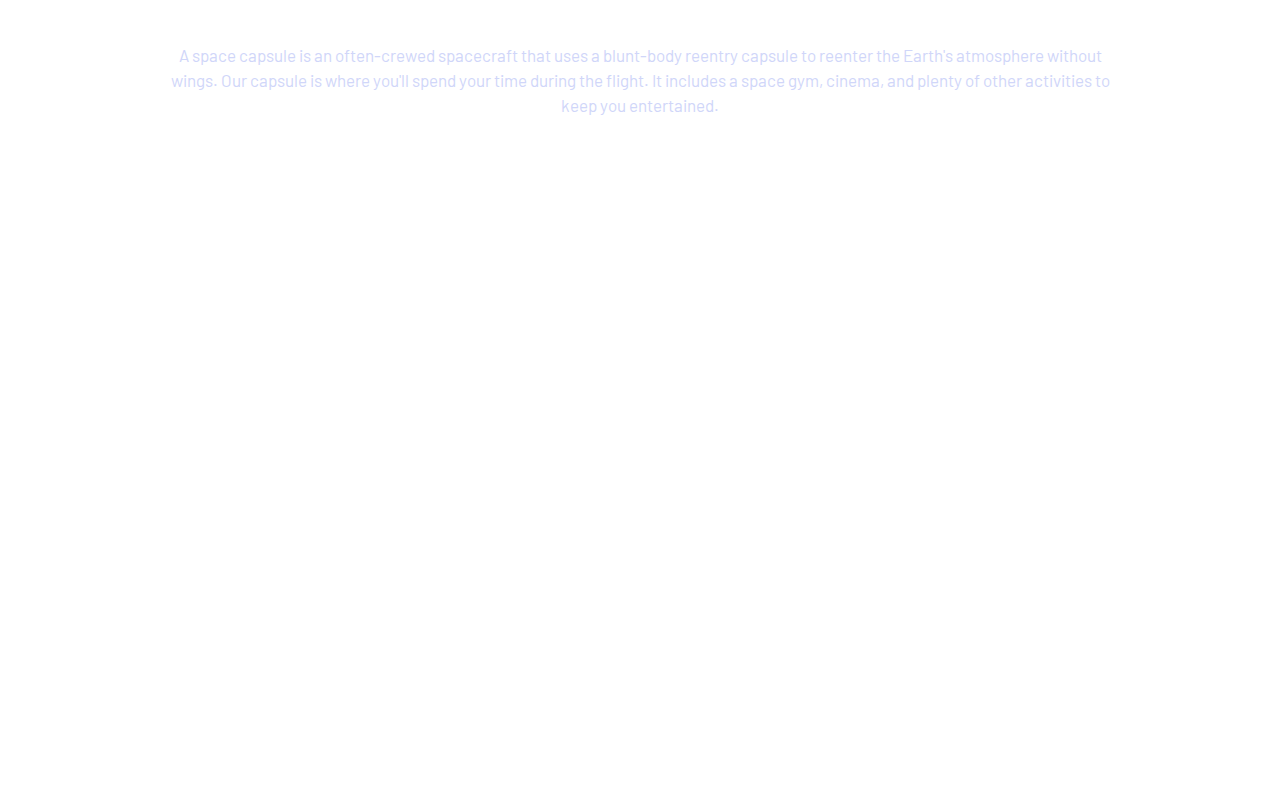
==== commit 5fd36472: "tablet dem update" ====
--- a/index.html
+++ b/index.html
@@ -47,7 +47,7 @@
     <div class="mobile-first-para">
       <div class="landing-page-box">
         <h3>SO, YOU WANT TO TRAVEL TO</h3>
-        <h1 class="space-front">SPACE</h1>
+        <h1 class="space-front tablet-space-front">SPACE</h1>
         <h4>Lets face it, if you want to go to space, you might as well genuinely go to outer space and not hover kind
           of on the edge of it. Well sit back, and relax because we will give you a truly out of this world experience!
         </h4>
@@ -75,7 +75,7 @@
       </div>
       <div class="planet-text-box">
         <h2>MOON</h2>
-        <p>See our planet as you’ve never seen it before. A perfect relaxing trip away to help regain perspective and
+        <p class="moon-text">See our planet as you’ve never seen it before. A perfect relaxing trip away to help regain perspective and
           come back refreshed. While you’re there, take in some history by visiting the Luna 2 and Apollo 11 landing
           sites.</p>
       </div>
@@ -107,7 +107,7 @@
       </div>
       <div class="planet-text-box">
         <h2>MARS</h2>
-        <p>Don’t forget to pack your hiking boots. You’ll need them to tackle Olympus Mons, the tallest planetary
+        <p class="moon-text">Don’t forget to pack your hiking boots. You’ll need them to tackle Olympus Mons, the tallest planetary
           mountain in our solar system. It’s two and a half times the size of Everest!</p>
       </div>
       <hr>
@@ -137,7 +137,7 @@
       </div>
       <div class="planet-text-box">
         <h2>EUROPA</h2>
-        <p>The smallest of the four Galilean moons orbiting Jupiter, Europa is a winter lover’s dream. With an icy
+        <p class="moon-text">The smallest of the four Galilean moons orbiting Jupiter, Europa is a winter lover’s dream. With an icy
           surface, it’s perfect for a bit of ice skating, curling, hockey, or simple relaxation in your snug wintery
           cabin.</p>
       </div>
@@ -167,7 +167,7 @@
       </div>
       <div class="planet-text-box">
         <h2>TITAN</h2>
-        <p>The smallest of the four Galilean moons orbiting Jupiter, Europa is a winter lover’s dream. With an icy
+        <p class="moon-text">The smallest of the four Galilean moons orbiting Jupiter, Europa is a winter lover’s dream. With an icy
           surface, it’s perfect for a bit of ice skating, curling, hockey, or simple relaxation in your snug wintery
           cabin.</p>
       </div>
@@ -208,9 +208,10 @@
         <span class="accent-dot"></span>
         <span class="accent-dot"></span>
       </div>
-      <div class="tablet-img-box">
+      <div class="tablet-img-box mobile-no-display">
         <img class="tablet-pilot-img" src="tablet-pilot.png">
       </div>
+      <hr class="second-accent-line">
     </div>
   </div>
   
@@ -239,9 +240,10 @@
         <span class="accent-dot"></span>
         <span class="accent-dot"></span>
       </div>
-      <div class="tablet-img-box">
+      <div class="tablet-img-box mobile-no-display">
         <img class="tablet-pilot-img" src="tablet-pilot-2.png">
       </div>
+      <hr class="second-accent-line">
     </div>
   </div>
   
@@ -270,9 +272,10 @@
         <span class="accent-dot"></span>
         <span class="accent-dot"></span>
       </div>
-      <div class="tablet-img-box">
+      <div class="tablet-img-box mobile-no-display">
         <img class="tablet-pilot-img" src="tablet-pilot-3.png">
       </div>
+      <hr class="second-accent-line">
     </div>
 
   </div>
@@ -302,9 +305,10 @@
         <span class="accent-dot"></span>
         <span class="accent-dot"></span>
       </div>
-      <div class="tablet-img-box">
-        <img class="tablet-pilot-img" src="tablet-pilot-4.png">
-      </div>
+      <div class="tablet-img-box mobile-no-display">
+        <img class="tablet-pilot-img-adjust" src="tablet-pilot-4.png">
+      </div>
+      <hr class="second-accent-line">
     </div>
 
   </div>
--- a/style.css
+++ b/style.css
@@ -3,6 +3,7 @@
     padding:0;
     height: 500vh;
     font-family: barlow;
+    width: 100%;
 }
 .mobile-hero-container{
     background-image: url(mob-hero.png);
@@ -117,12 +118,13 @@
        opacity: .9;
     }
 h3{
-    width:440px;
- font-size:32px;
+    width: 380px;
+ font-size:26px;
  line-height: 25px;
 letter-spacing: 1px; 
 font-weight: 400;
 margin-bottom: 0;
+text-align: center;
 
 }
 h4 { 
@@ -254,10 +256,7 @@
    flex-direction: column;
     gap: 1.5em;
     padding-top: 20px;
-    
-   
-    
-    
+
 }
 
 .travel-time{
@@ -274,11 +273,24 @@
     font-family: bellefair;
     font-weight: 400;
 }
+.second-accent{
+    width: 80%;
+    height: 1px;
+    color: #383B4B;
+    border-top: none;
+    border-right: none;
+    border-left: none;
+    border-bottom: 1px solid #383B4B;
+    
+   
+
+}
 .main-pilot-container{
     background-image:url("second-background.jpeg");
     height: 100vh;
     width:100%;
     background-size: cover;
+    background-position: bottom;
     background-repeat: no-repeat;
     display: flex;
     color:white;
@@ -314,9 +326,11 @@
     color: white;
 }
 .pilot-text{
-    
     font: 18px;
     color: #D0D6F9;
+    
+    text-align: center;
+    margin-inline-start: 10em;
     
 }
 
@@ -362,10 +376,26 @@
     width:100%;
 
 }
+
 .term{
     font-size: 18px;
 } 
+.mobile-no-display{
+    display: none;
+}
+.second-accent-line{
+    display: none;
+}
+
+
 @media ( min-width: 40em) {
+    .tablet-space-front{
+    font-size:150px;
+    font-family: bellefair;
+    font-weight: 100;
+    margin-bottom: 15px;
+    display: block;
+}
     .bottom-facts-container{
         display: flex;
         flex-direction: row;
@@ -373,12 +403,13 @@
        width:100%;
        gap: 8em;
     }
-    hr{
+    .second-accent{
         display: none;
     }
     h6{
         text-align: left;
         margin-left: 2em;
+        margin-top: 0;
     }
    .accent-list-box {
        display: none;
@@ -397,14 +428,42 @@
          
     }
     .tablet-pilot-container{
-        height: 139vh;
-
-    }
-    .tablet-img-box{
-        object-position: bottom;
-       
-    }
-    
+        height: 150vh;
+
+    }
+    .tablet-img-box {
+        position: relative;
+        height: 550px;
+       width: 50%;
+        
+    }
+    .tablet-pilot-img-adjust{
+        position: absolute;
+        bottom: 0;
+        width: 430px;
+        height: 500;
+    }
+    
+    .tablet-pilot-img {
+        position: absolute;
+        bottom: 0;
+        
+    }
+    .second-accent-line{
+    width: 75%;
+    height: 1px;
+    color: #383B4B;
+    border-top: none;
+    border-right: none;
+    border-left: none;
+    border-bottom: 1px solid #383B4B;
+    margin-top: 0;
+    display: block;
+    }
+    .mobile-no-display{
+        display:block;
+    }
+
 }
 
 
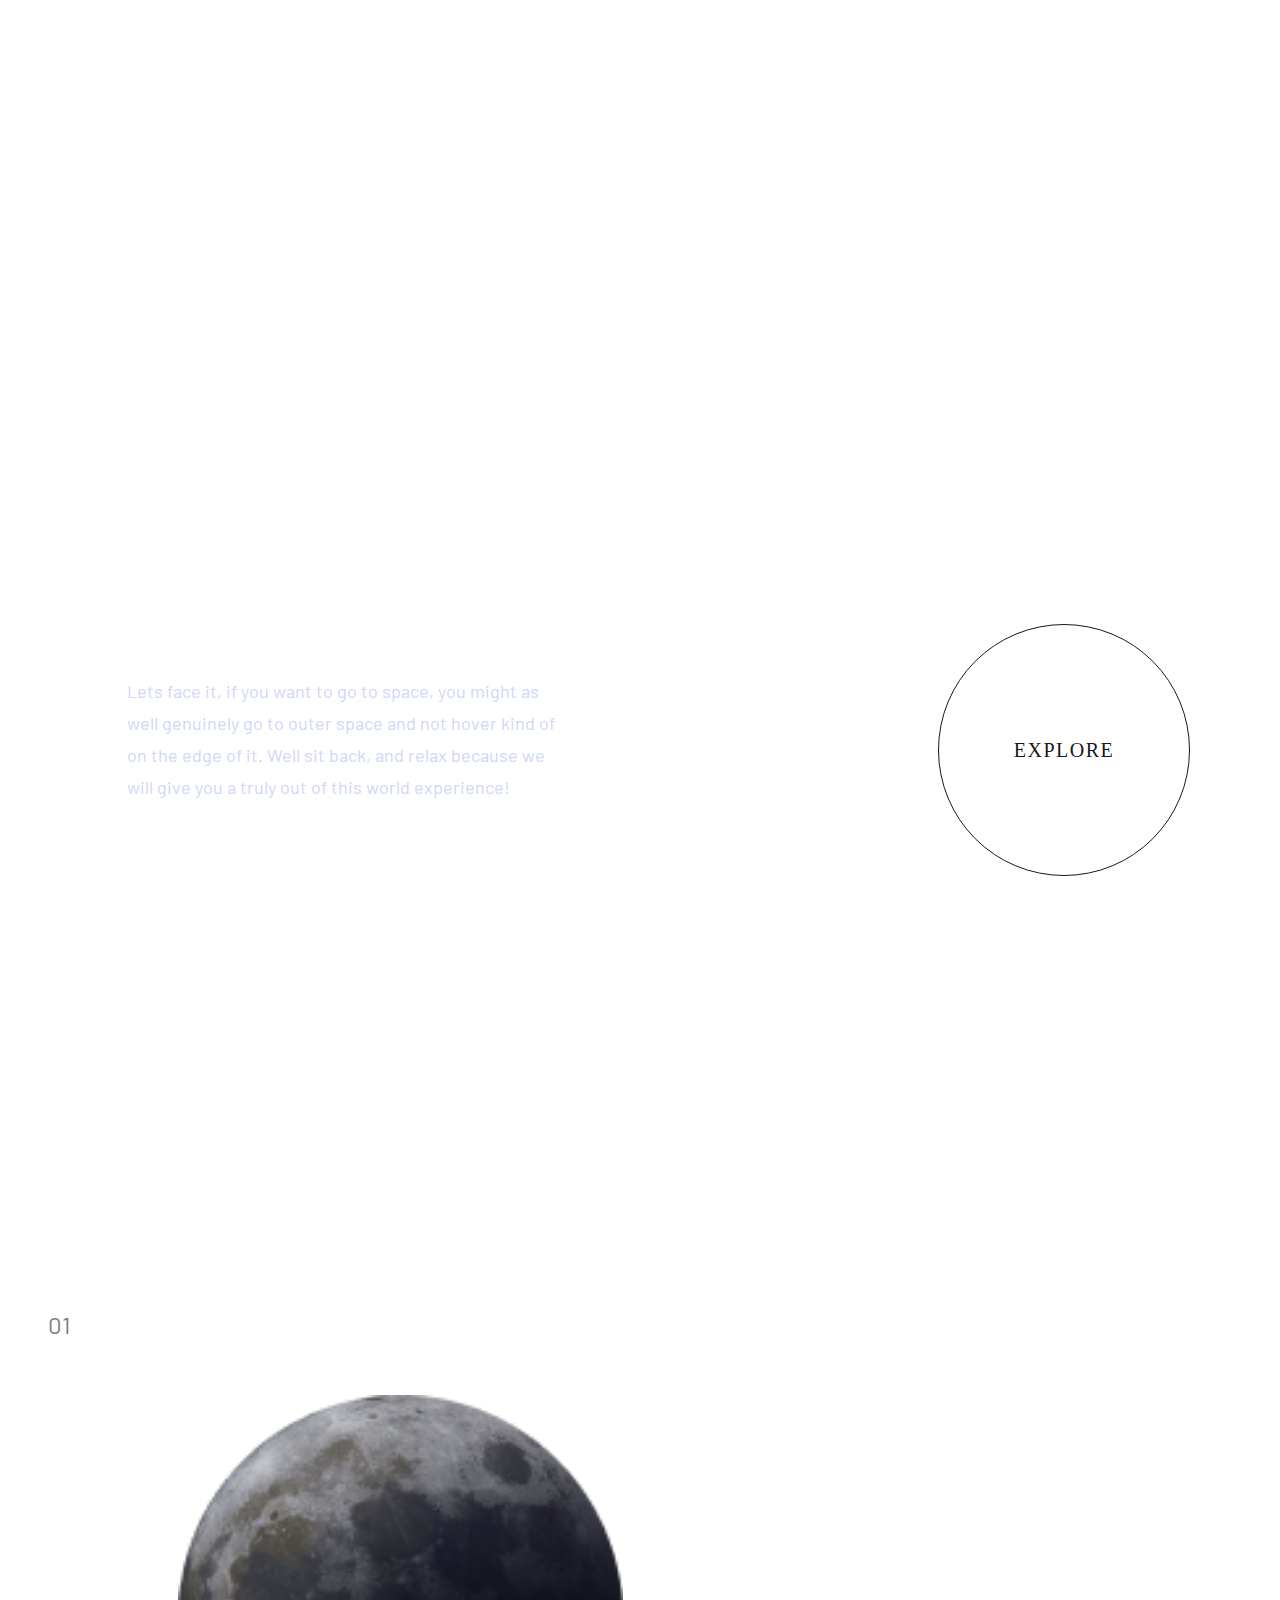
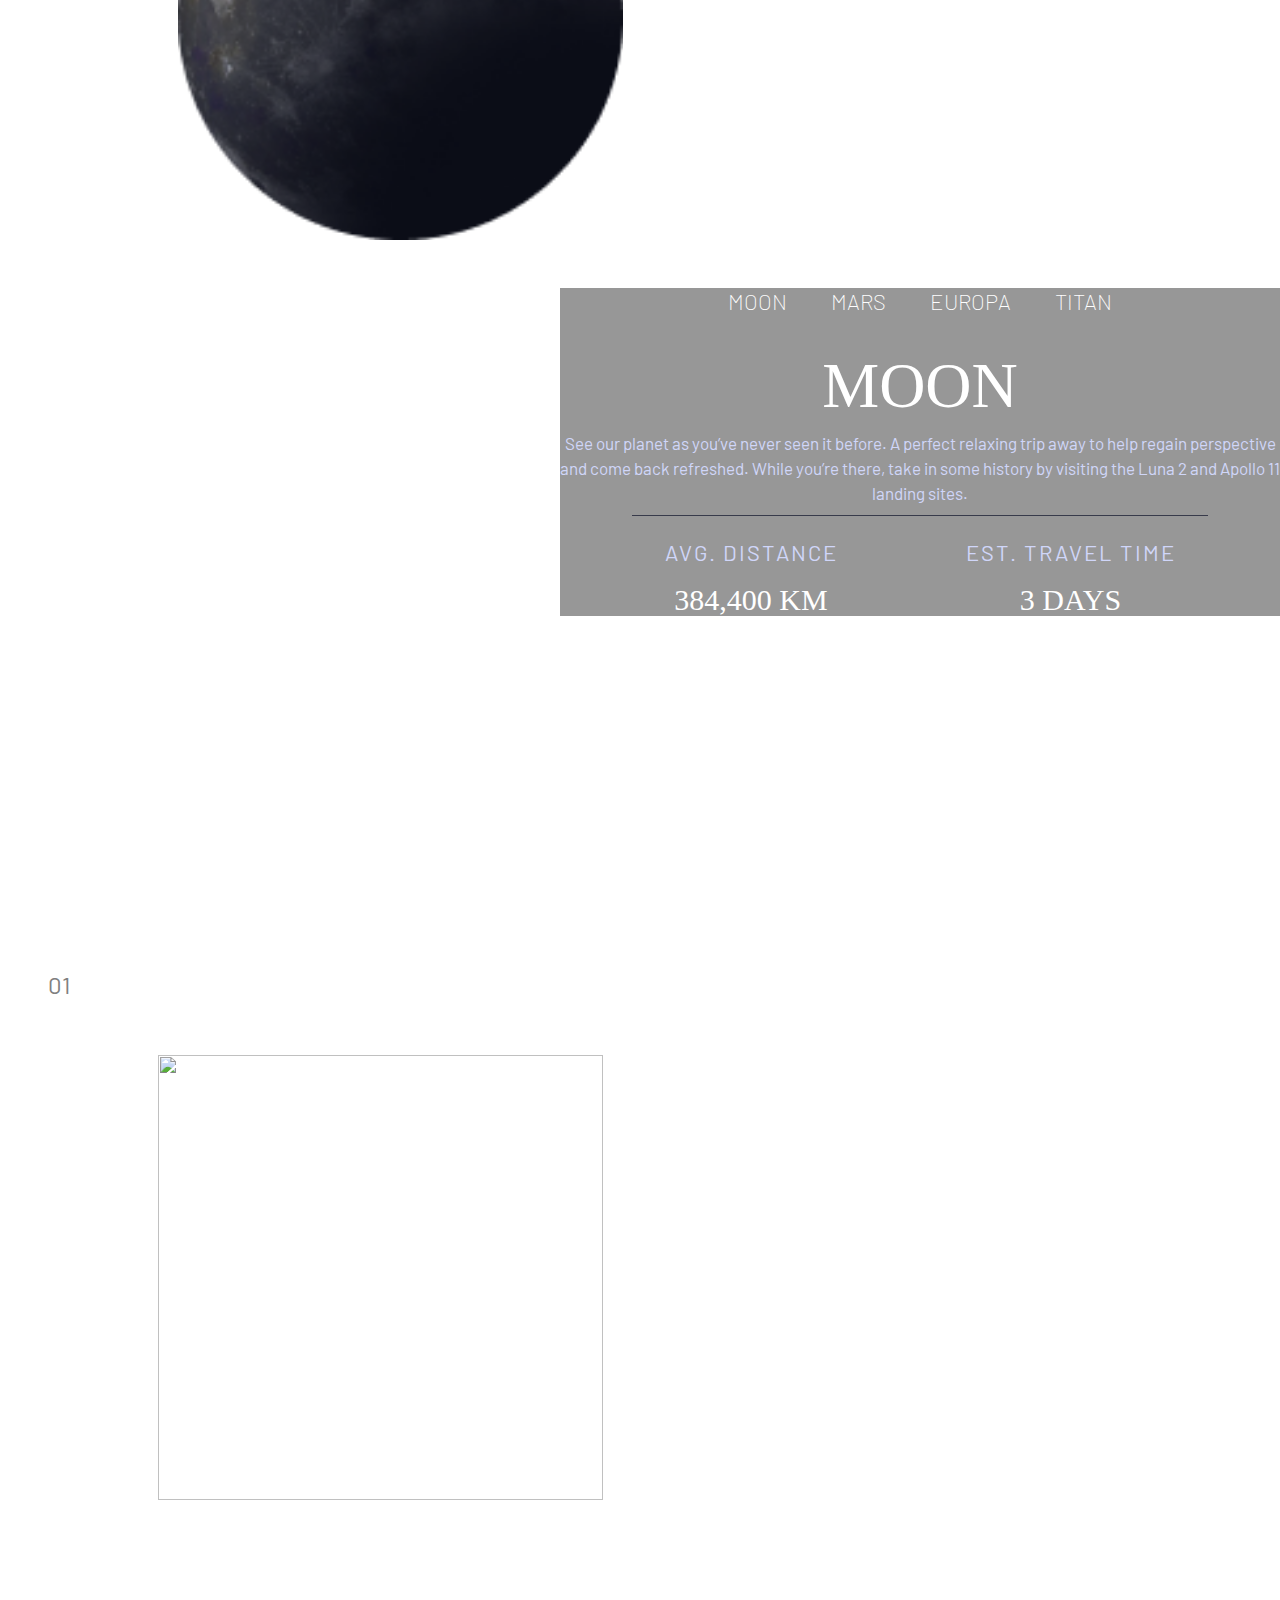
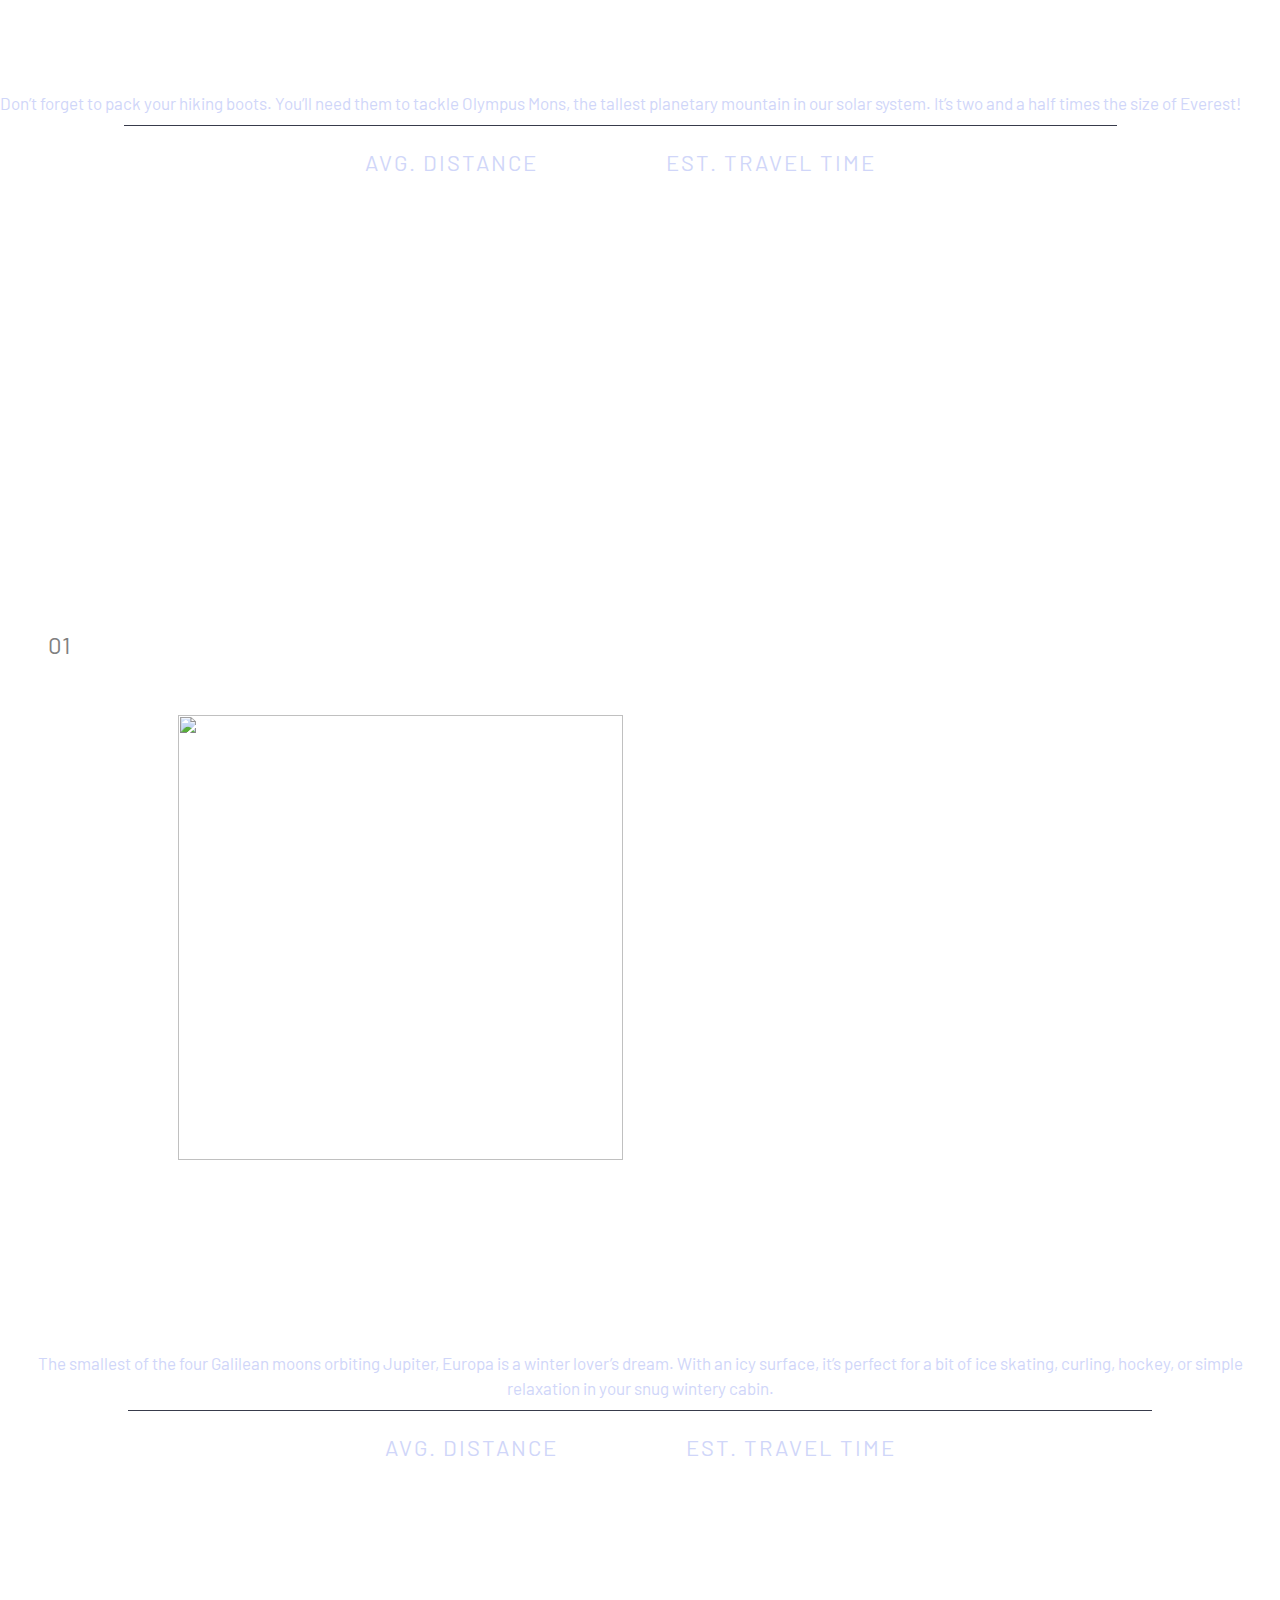
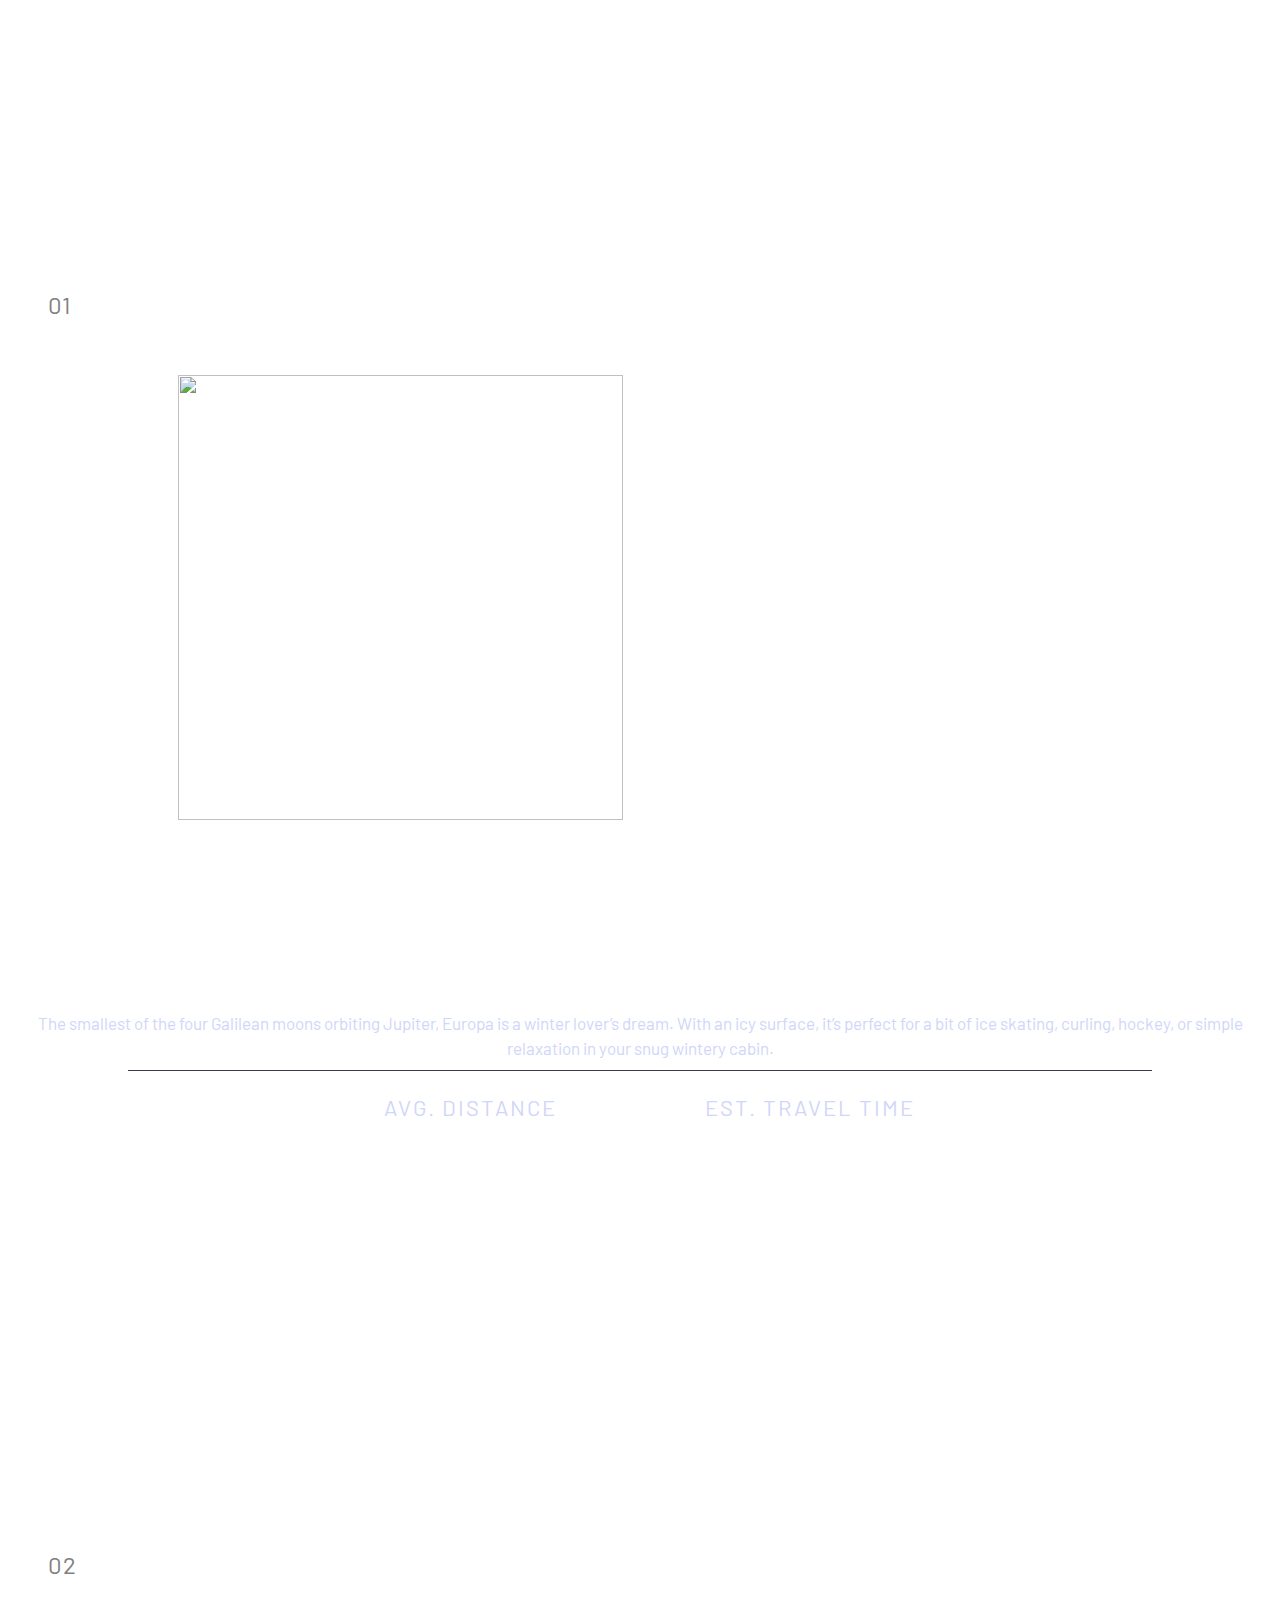
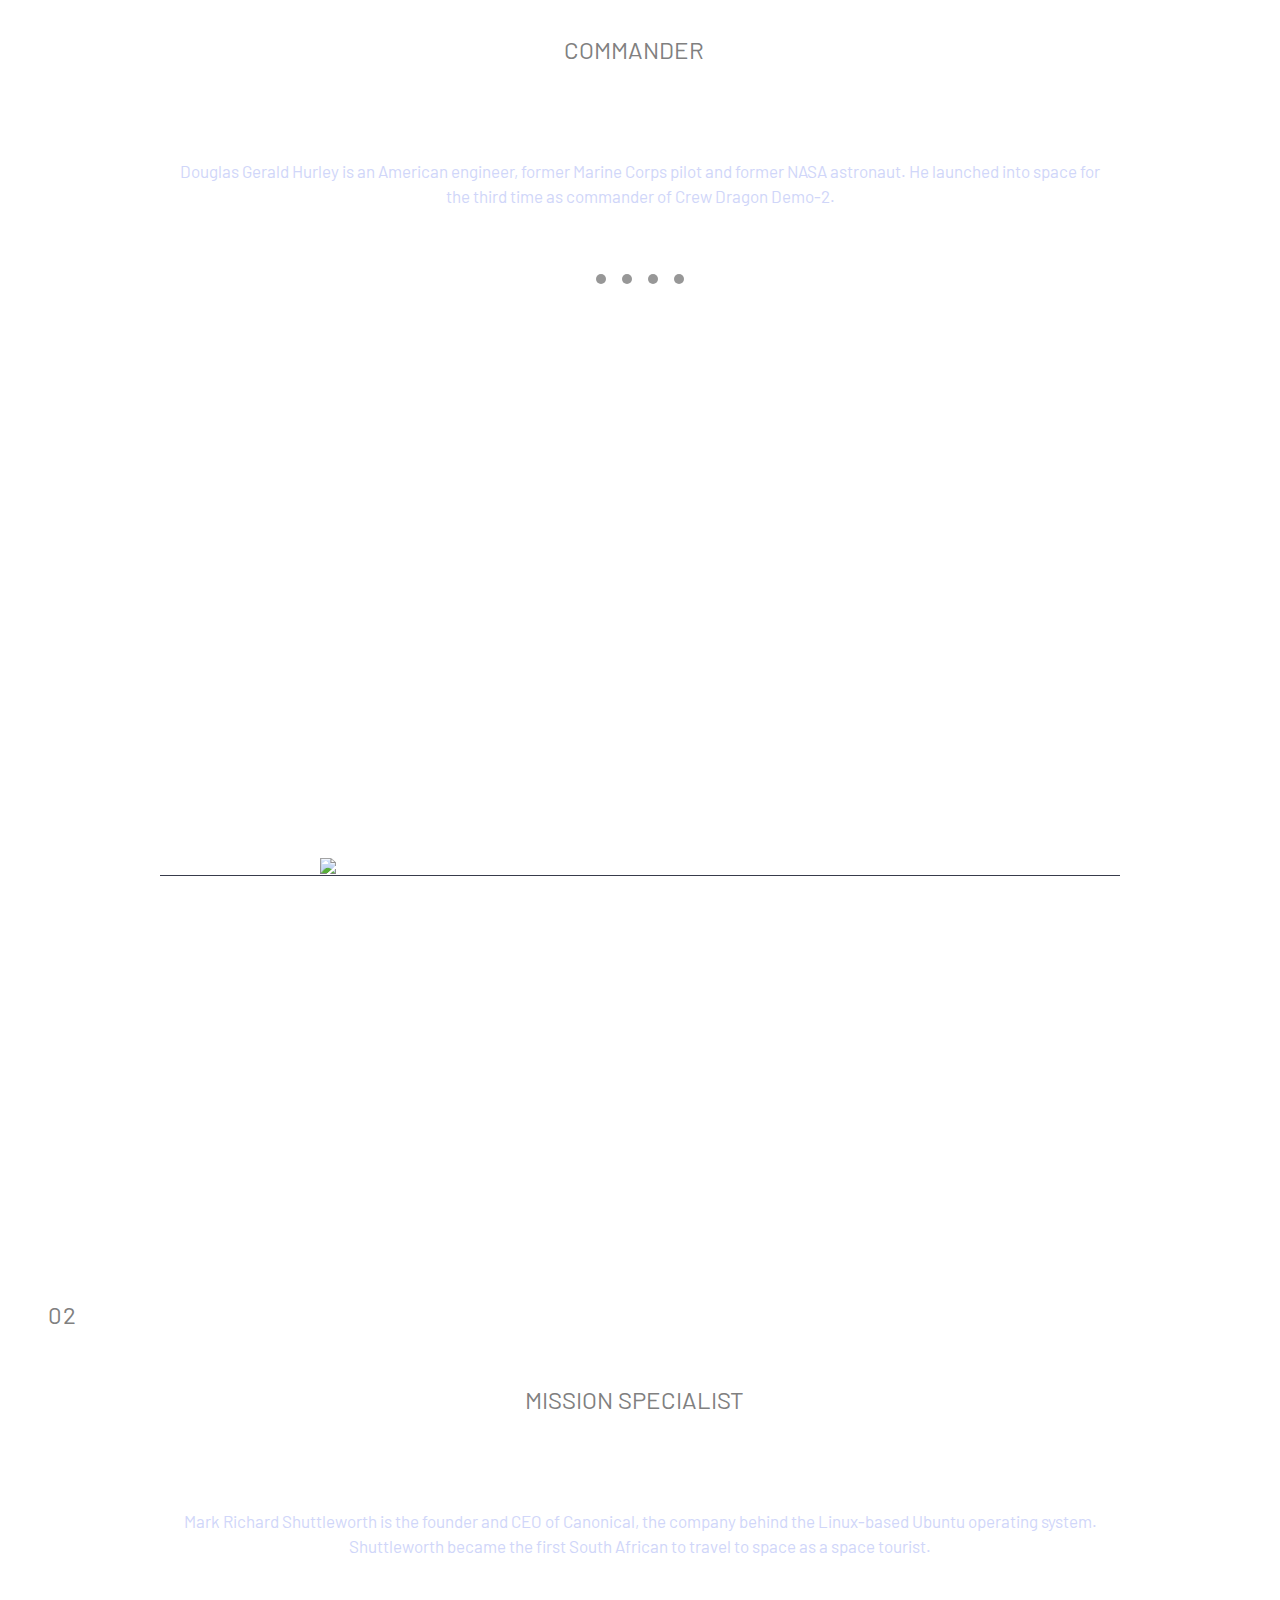
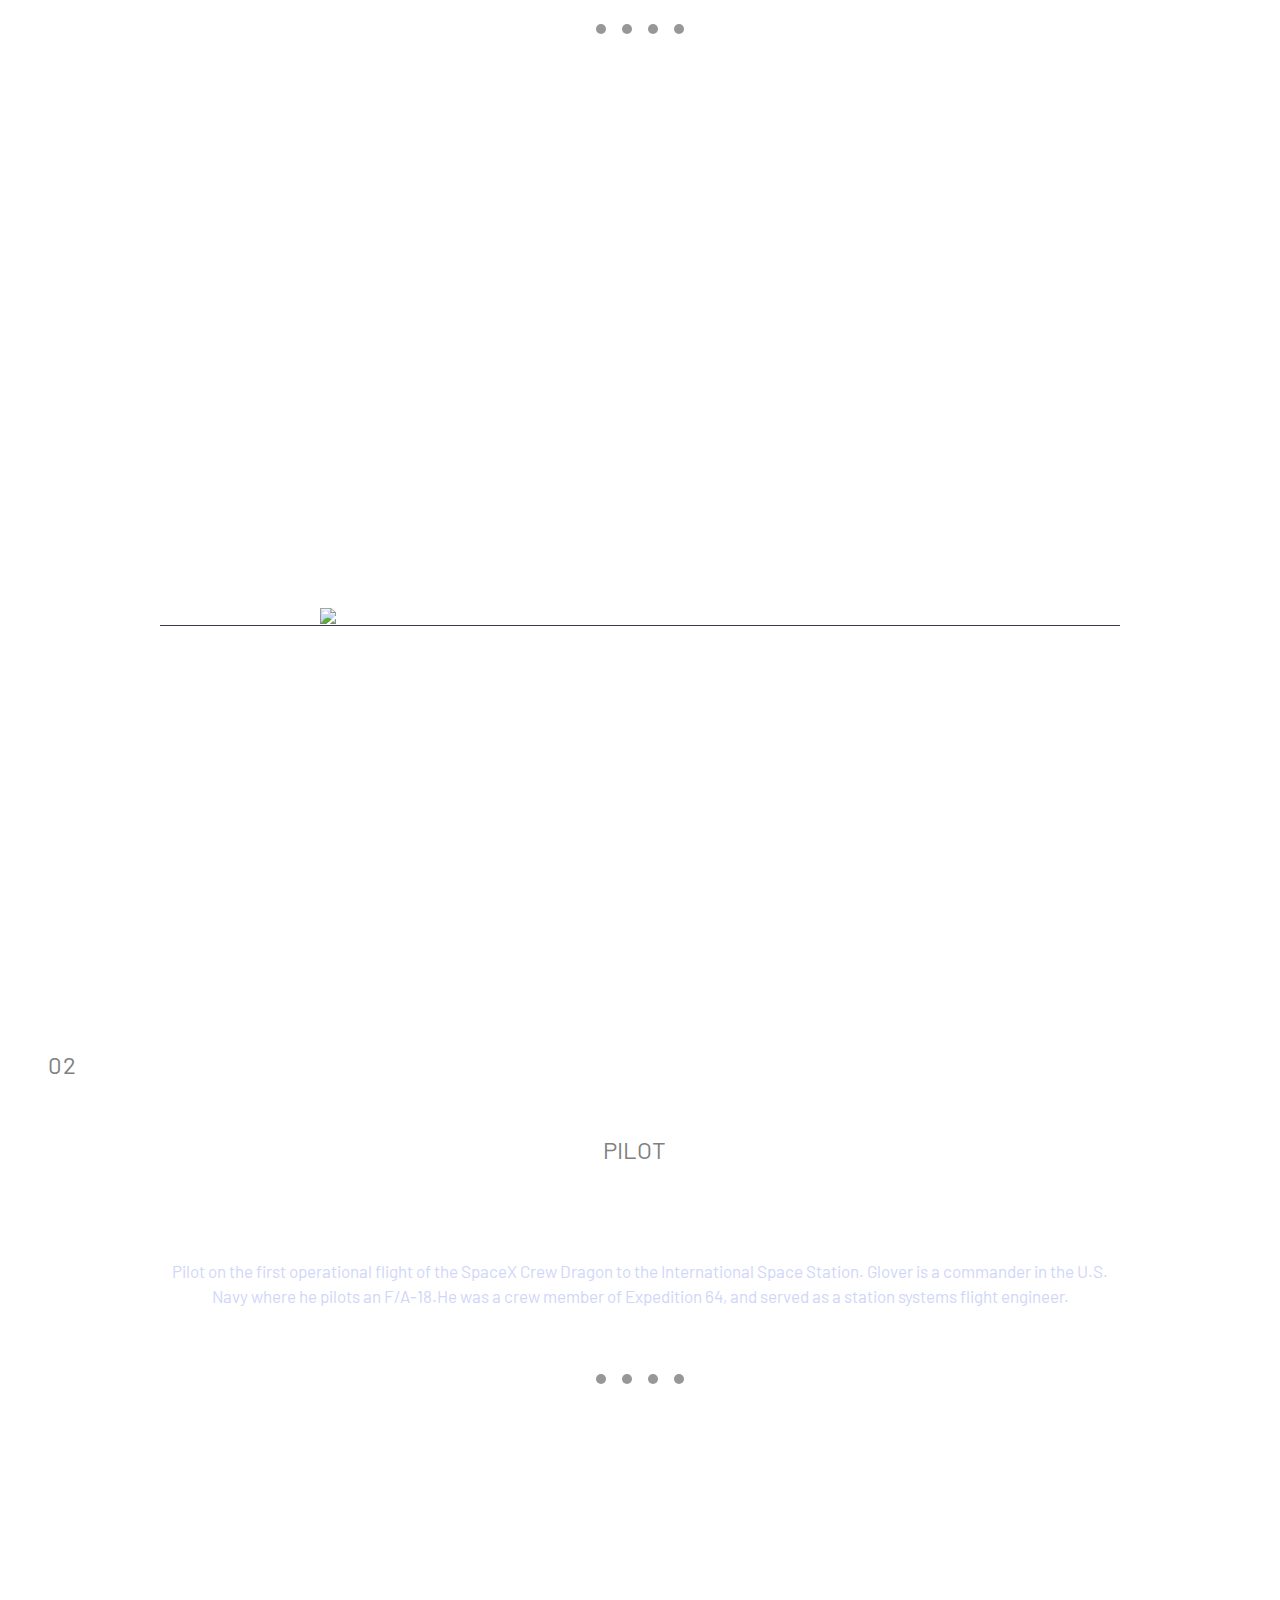
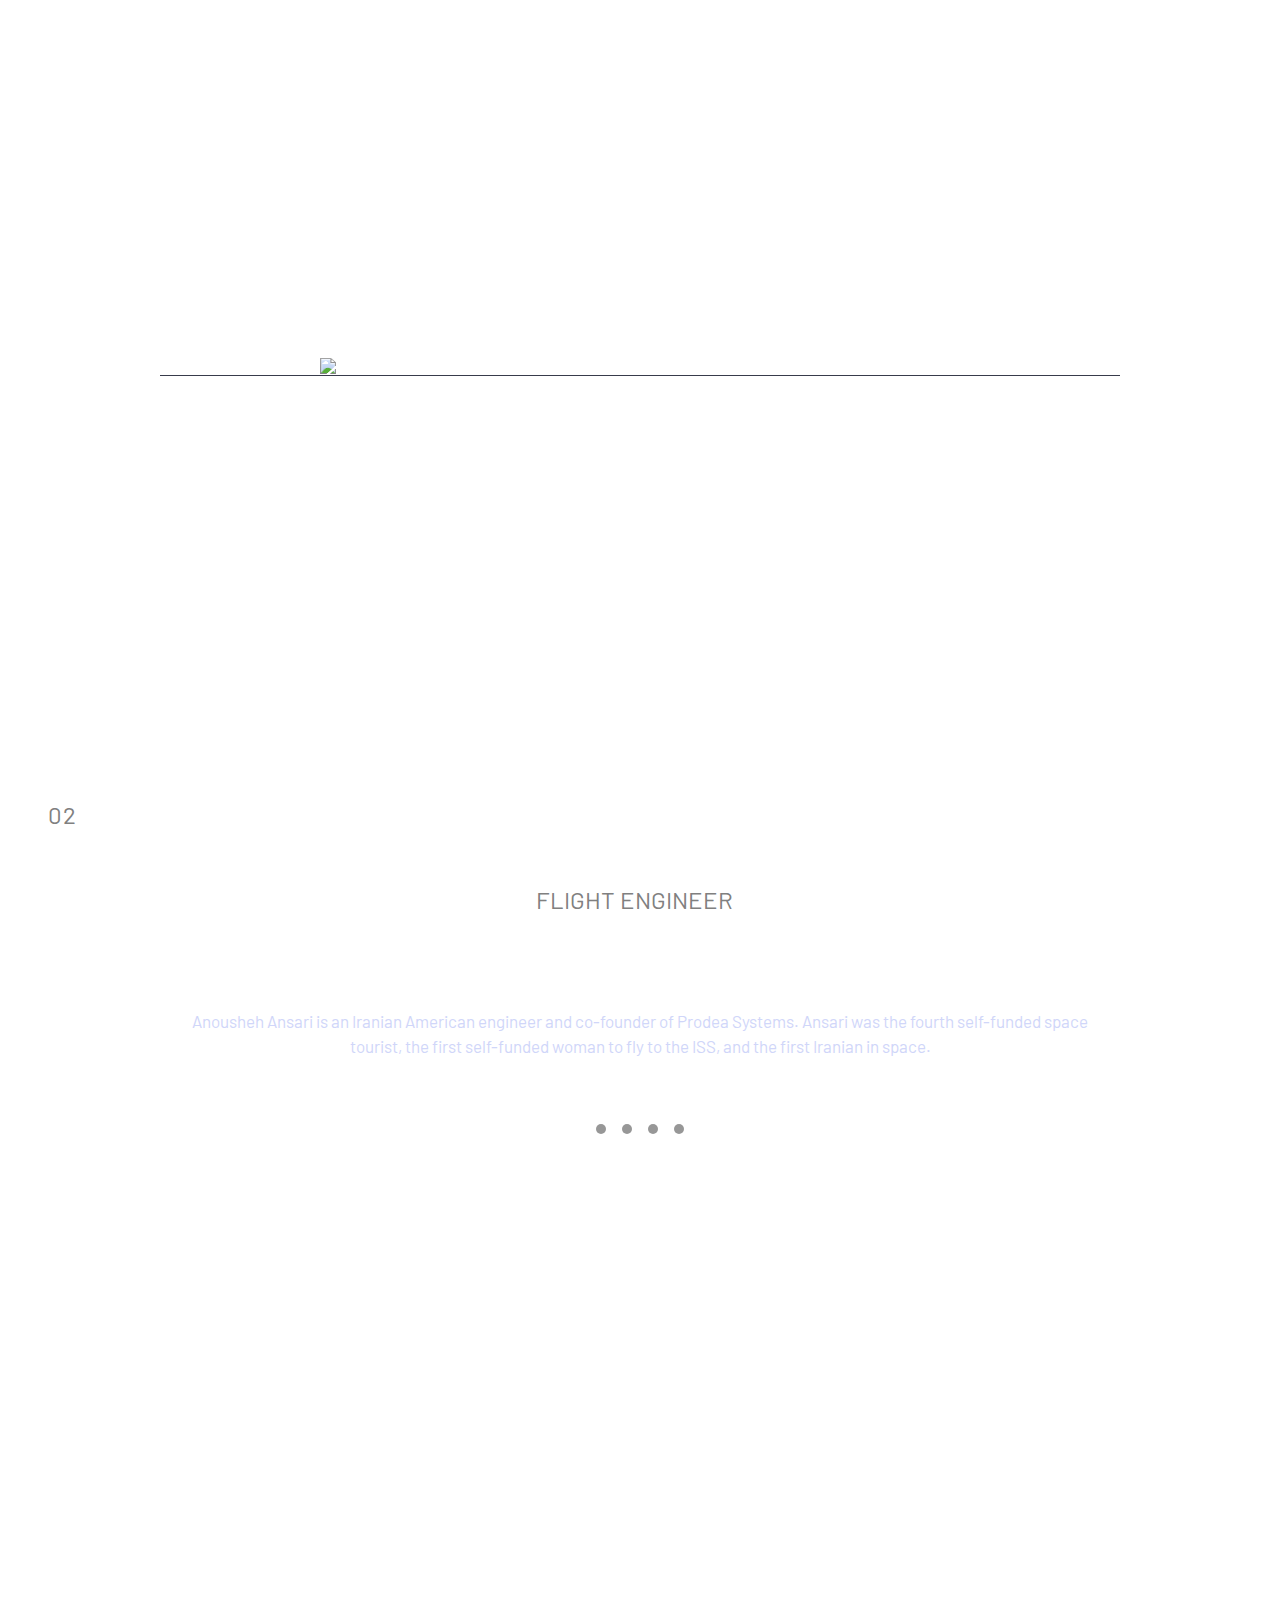
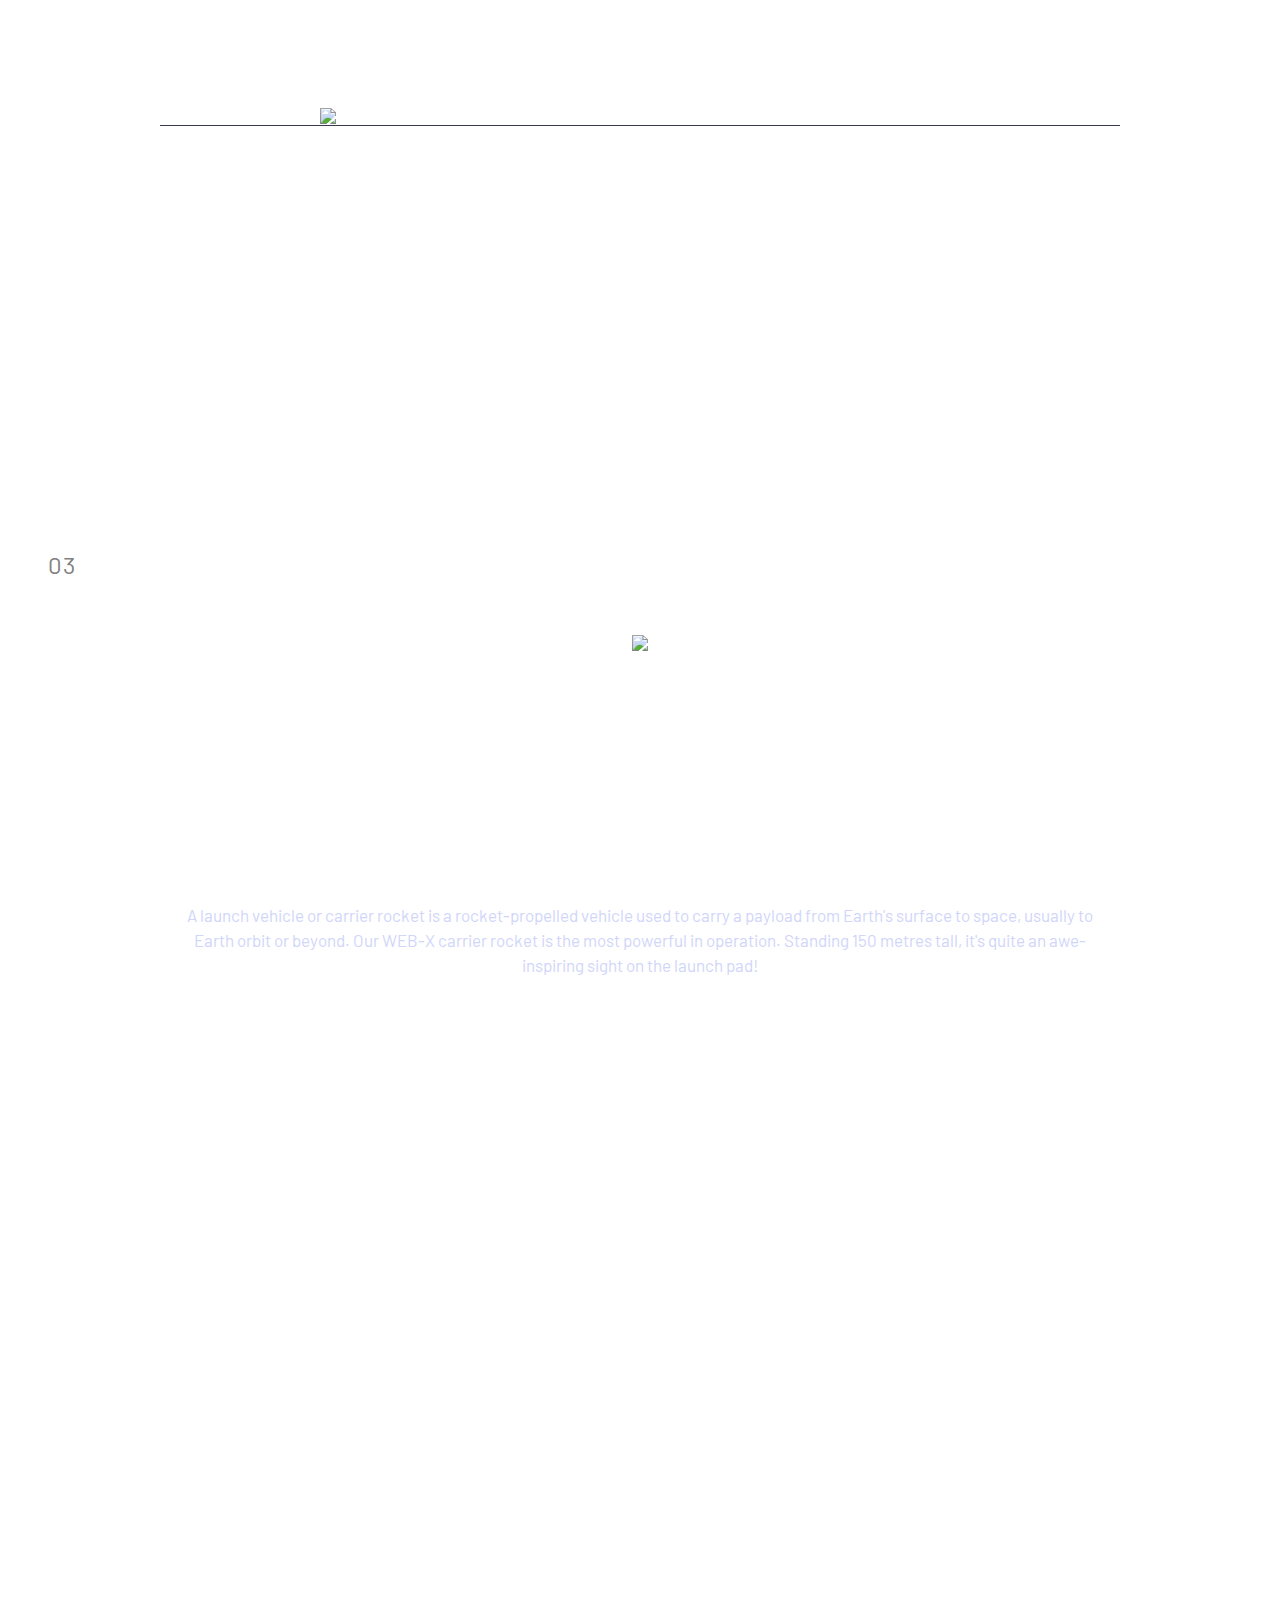
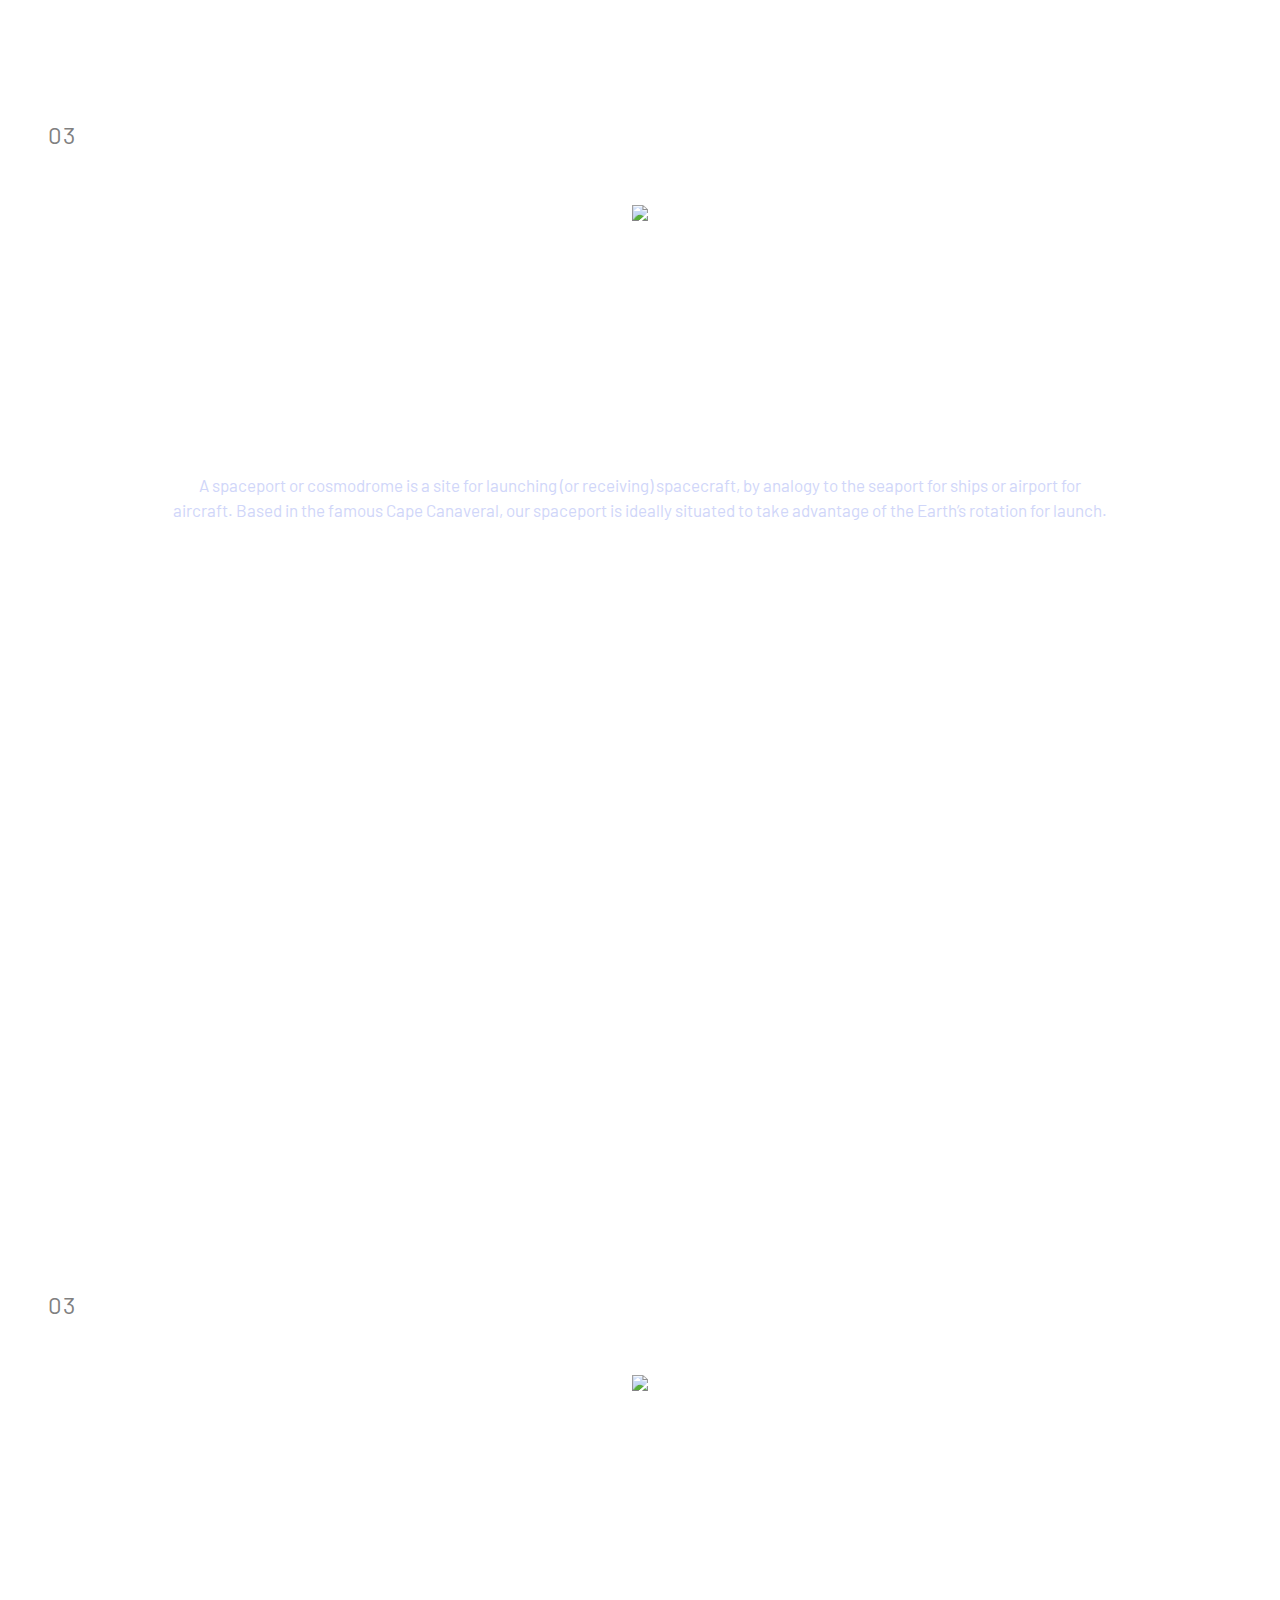
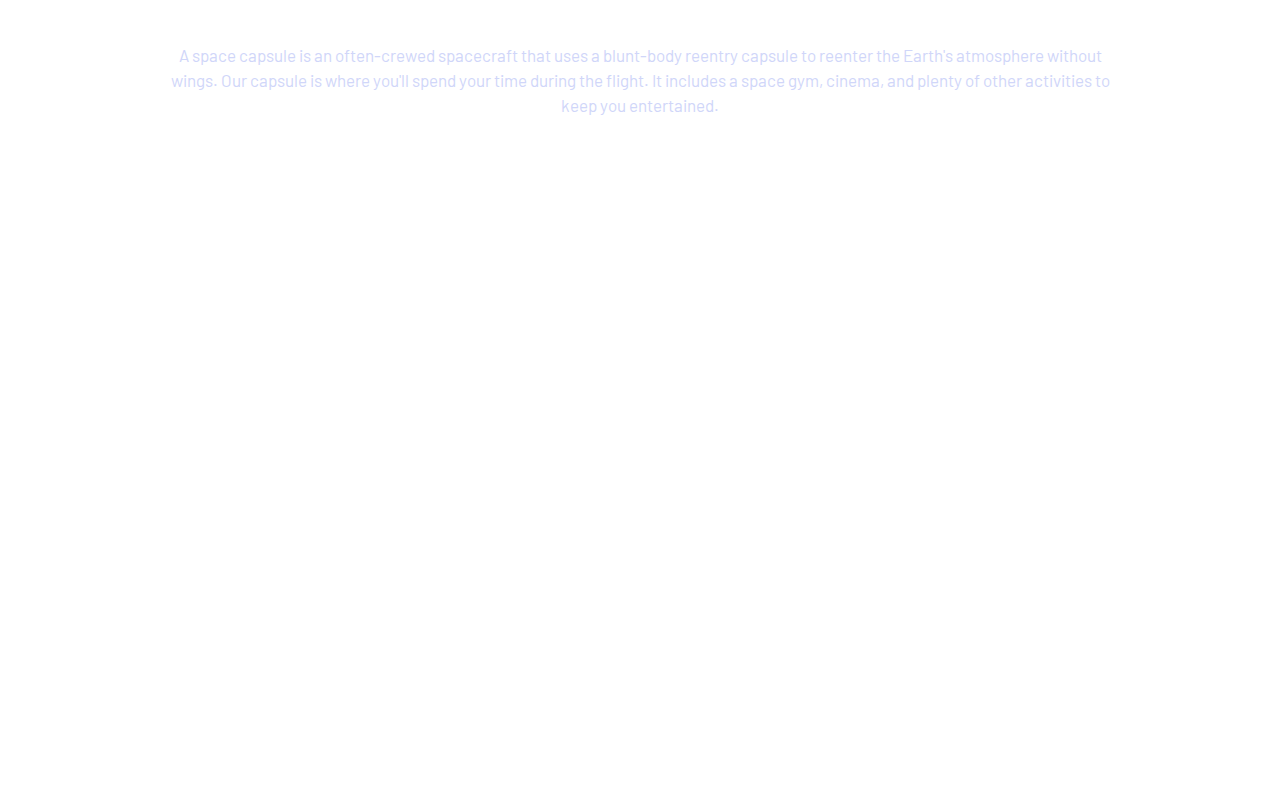
==== commit 3889d935: "desktop update" ====
--- a/index.html
+++ b/index.html
@@ -26,7 +26,7 @@
 </head>
 
 <body>
-  <div class="mobile-hero-container tablet-container">
+  <div class="mobile-hero-container tablet-container desktop-container">
     <div class="hero-rotate"></div>
     <div class="main-header"><img class="logo" src="spacex-icon.png">
       <button class="mobile-nav-toggle" aria-controls="primary-navigation" aria-expanded="false"><span
@@ -44,8 +44,10 @@
         </ul>
       </div>
     </div>
-    <div class="mobile-first-para">
-      <div class="landing-page-box">
+    
+    <div class="desktop-text-box">
+    <div class="mobile-first-para desktop-first">
+      <div class="landing-page-box desktop-landing-box">
         <h3>SO, YOU WANT TO TRAVEL TO</h3>
         <h1 class="space-front tablet-space-front">SPACE</h1>
         <h4>Lets face it, if you want to go to space, you might as well genuinely go to outer space and not hover kind
@@ -53,8 +55,9 @@
         </h4>
       </div>
     </div>
-
-    <div class="front-bottom-box">
+  </div>
+    
+  <div class="front-bottom-box">
       <h5>EXPLORE</h5>
     </div>
 
@@ -66,19 +69,22 @@
   <div class="moon-container">
     <div class="planet-box">
       <h6><span class="rep">01</span>PICK YOUR DESTINATION</h6>
+      
       <img class="first-planet" src="1st-planet.png">
-      <div class="moon-list-box">
-        <span class="moon-list-a">MOON</span>
-        <span class="moon-list-b">MARS</span>
-        <span class="moon-list-c">EUROPA</span>
-        <span class="moon-list-d">TITAN</span>
-      </div>
+      <div class="grid-container">
+        <div class="moon-list-box">
+          <span class="moon-list-a">MOON</span>
+          <span class="moon-list-b">MARS</span>
+          <span class="moon-list-c">EUROPA</span>
+          <span class="moon-list-d">TITAN</span>
+        </div>
       <div class="planet-text-box">
         <h2>MOON</h2>
         <p class="moon-text">See our planet as you’ve never seen it before. A perfect relaxing trip away to help regain perspective and
           come back refreshed. While you’re there, take in some history by visiting the Luna 2 and Apollo 11 landing
           sites.</p>
       </div>
+      
       <hr>
       <div class="bottom-facts-container">
         <div class="bottom-facts-box-1">
@@ -90,6 +96,7 @@
           <span class="number-total">3 DAYS</span>
         </div>
       </div>
+    </div>
 
     </div>
   </div>
--- a/style.css
+++ b/style.css
@@ -54,6 +54,24 @@
 }
 .mobile-nav-toggle{
     display: none;
+}
+.flex{
+    padding:0;
+    padding-top:6em;
+    padding-bottom: 12em;
+    padding-left: 4em;
+    position: fixed;
+    align-items: center;
+    inset:  0 0 0 30%;
+    align-items: center;
+     flex-direction: column;
+    background: hsl(0 0% 100% / 0.1);
+    backdrop-filter: blur(1rem);
+    align-items: flex-start;
+    font-size: 22px;
+    font-family: barlow;
+    z-index: 1000;
+    transform: translateX(50%);
 }
 /* @media ( max-width: 35em) {
 
@@ -74,7 +92,7 @@
         /* transform: translateX(50%);
         display: none; */
     /* } */
-    .mobile-nav-toggle{
+.mobile-nav-toggle{
         position: absolute;
         z-index: 9999;
         background-image:url("new-menu.png");
@@ -86,9 +104,7 @@
         display: block;
         border: none;
         cursor: pointer;
-        display: none;
-
-    } */
+    } 
     .mobile-first-para{
         display: flex;
     justify-items: center;
@@ -118,14 +134,13 @@
        opacity: .9;
     }
 h3{
-    width: 380px;
  font-size:26px;
  line-height: 25px;
 letter-spacing: 1px; 
 font-weight: 400;
 margin-bottom: 0;
 text-align: center;
-
+width: 440px;
 }
 h4 { 
     line-height: 25px;
@@ -134,8 +149,7 @@
     font-family: barlow;
     font-weight: 400;
     color: #D0D6F9;
-    
-
+    width: 440px;
 }
 .space-front{
     font-size:100px;
@@ -465,6 +479,86 @@
     }
 
 }
+@media ( min-width: 50em) {
+    .mobile-hero-container, .tablet-container{
+        background-image: url("desktop-hero.jpeg");
+        padding-left: 8em;
+        display: block;
+        width: 1350px;
+        display: flex;
+        flex-direction: row; 
+        background-position: center;
+       background-size: cover;
+       text-align: left;
+    } 
+    .logo{
+        display: none;
+    }
+  
+ 
+    .front-bottom-box{
+        display: flex;
+        margin-inline-start: 30em;
+        margin-top: 15em;
+        width: 250px;
+        height: 250px;
+       
+    }
+    .tablet-space-front{
+        margin-inline-start: 0.72em;
+        width: 440px;
+        margin-top: 15px;
+        font-family: bellefair;
+    }
+    h3{
+        margin-inline-start:1em;
+        width: 440px;
+    }
+    h4{
+        margin-inline-start: 6em;
+        width: 440px;
+        text-align: left;
+        margin-top: 0;
+        line-height: 32px;
+    }
+    /* .main-header{
+        position: fixed;
+    } */
+.desktop-planet-flex-box{
+   width: 400px;
+   height: 285px;
+   display: flex;
+   
+   
+
+}
+.first-planet{
+    height: 445px;
+    width: 445px;
+    margin-inline-end: 30em;
+    
+}
+.moon-text{
+    padding: 0;
+    margin: 0;
+}
+.moon-container{
+    
+}
+h6, .first-planet{
+   
+}
+.grid-container{
+    grid-column: 2 / 4;
+    grid-row:  3 / 4;
+    background-color: #979797;
+    flex-direction: column;
+    margin-inline-start: 35em;
+ 
+    
+}
+
+} 
 
 
 /* } */
